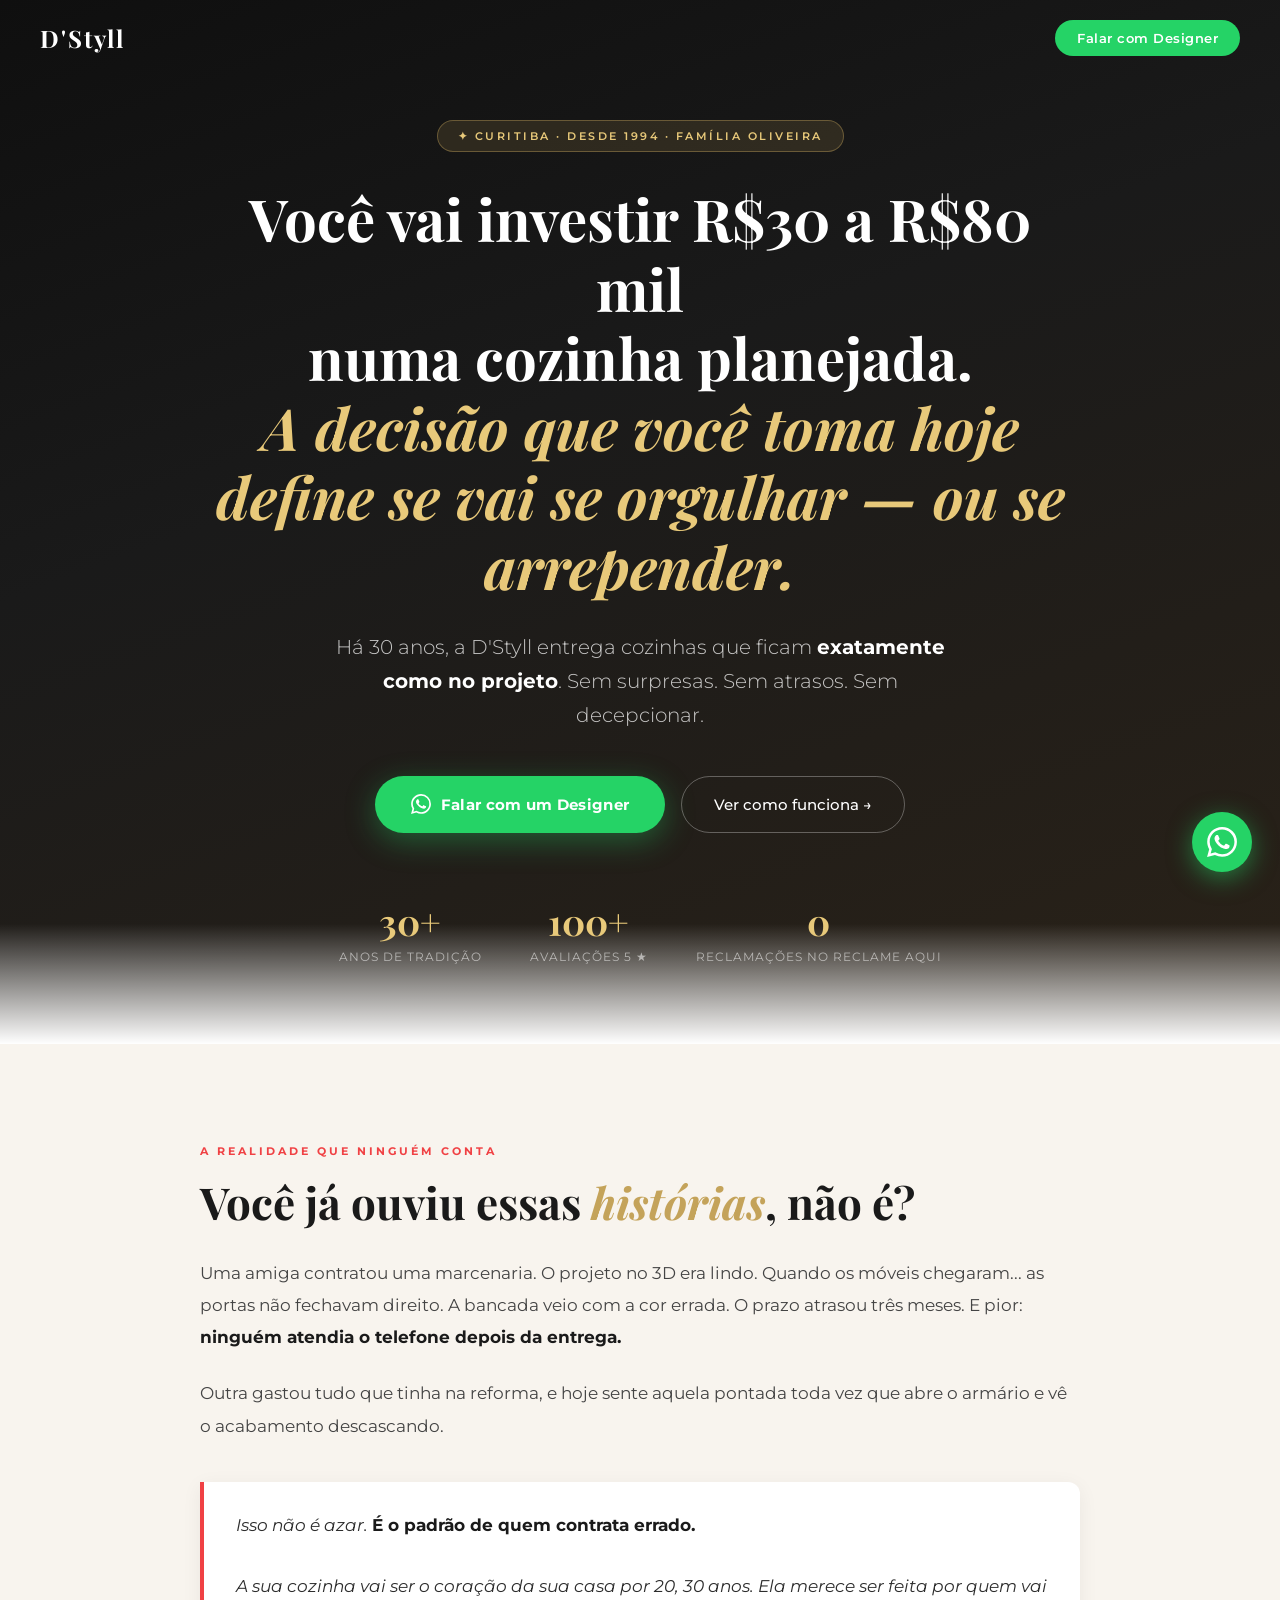
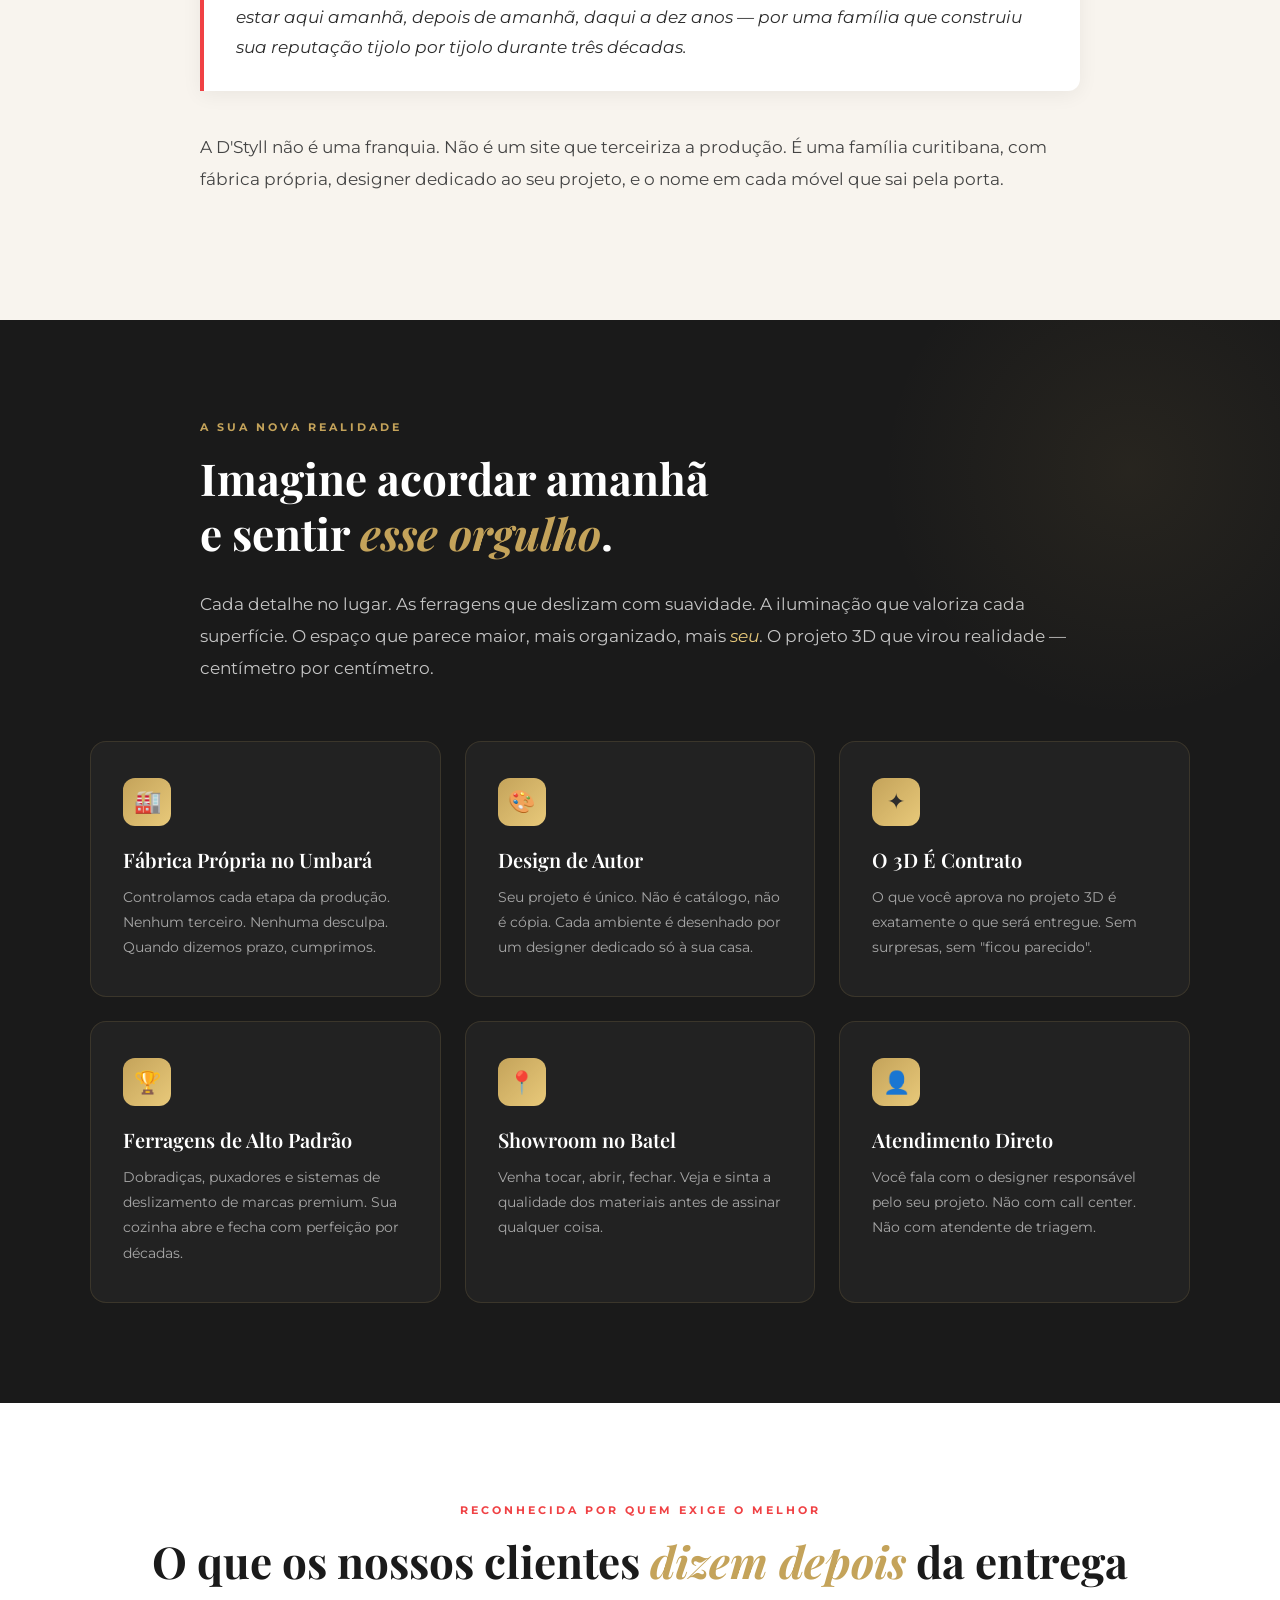
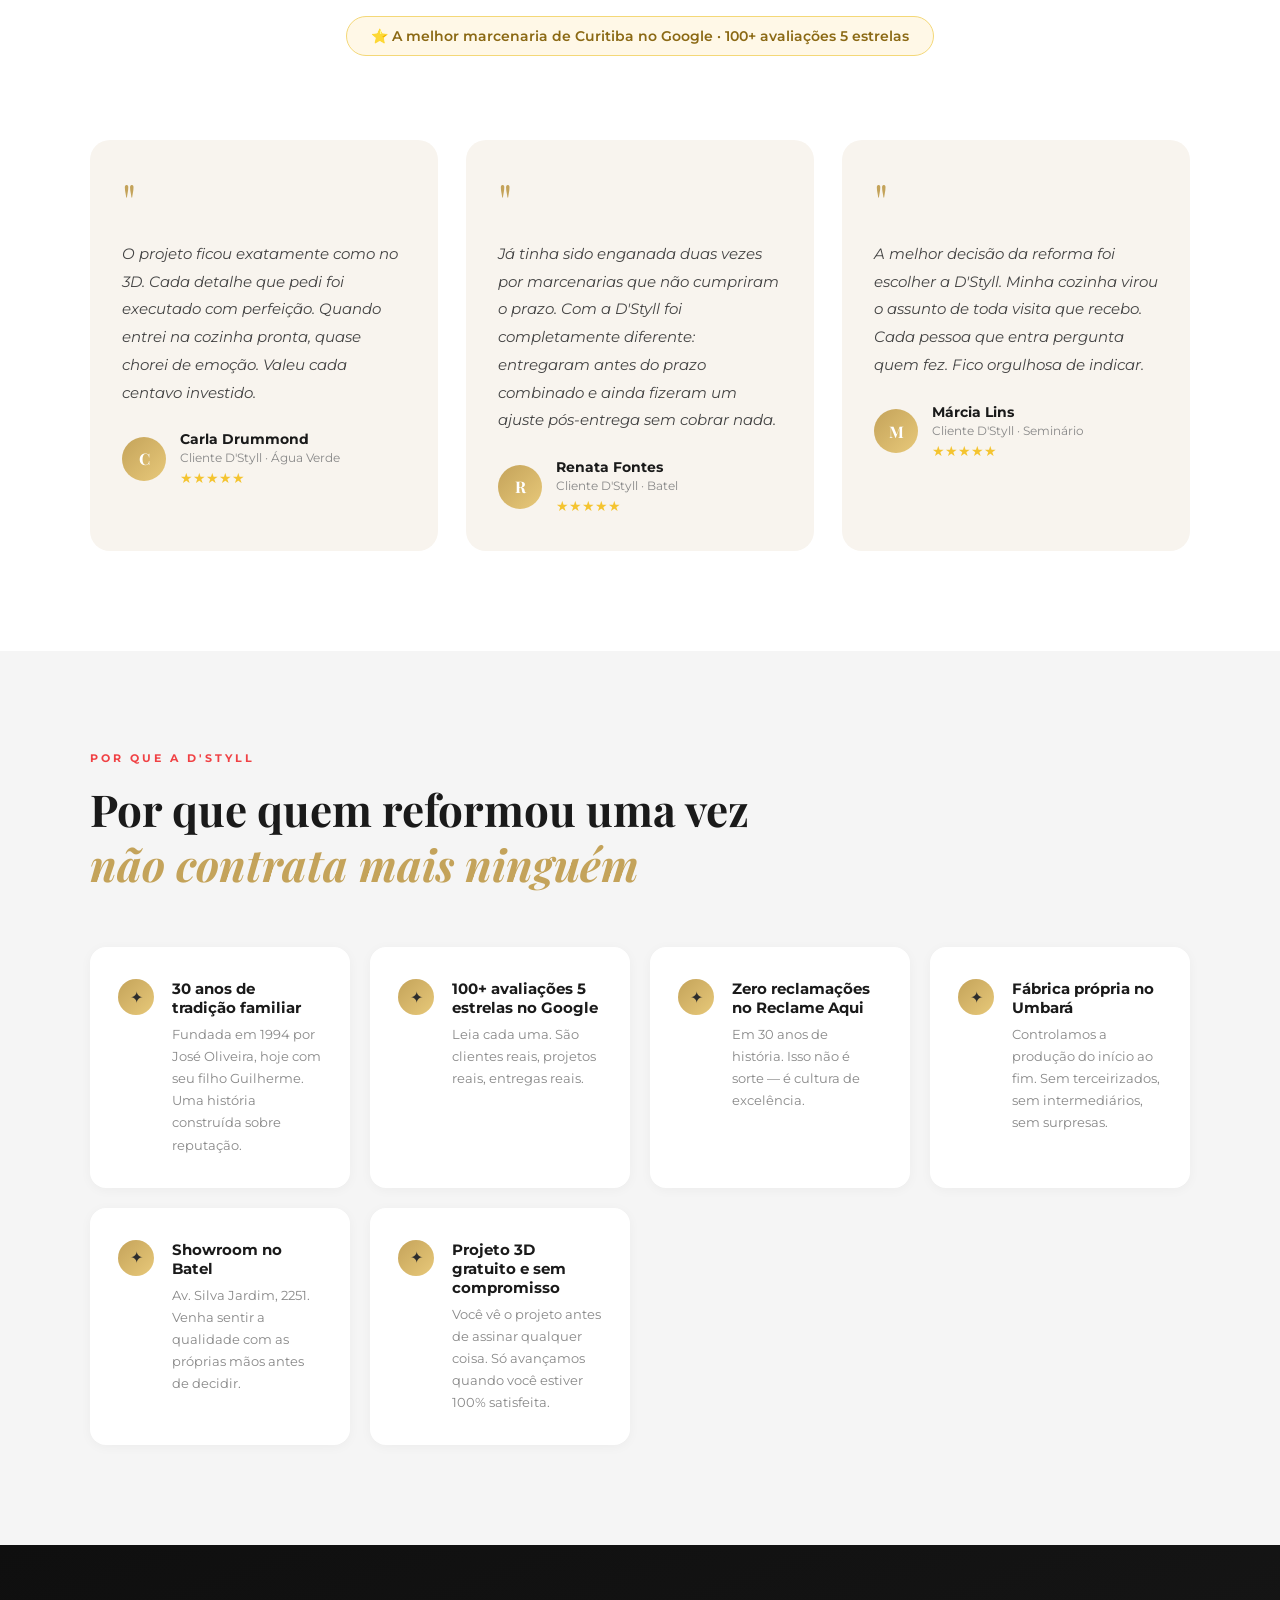
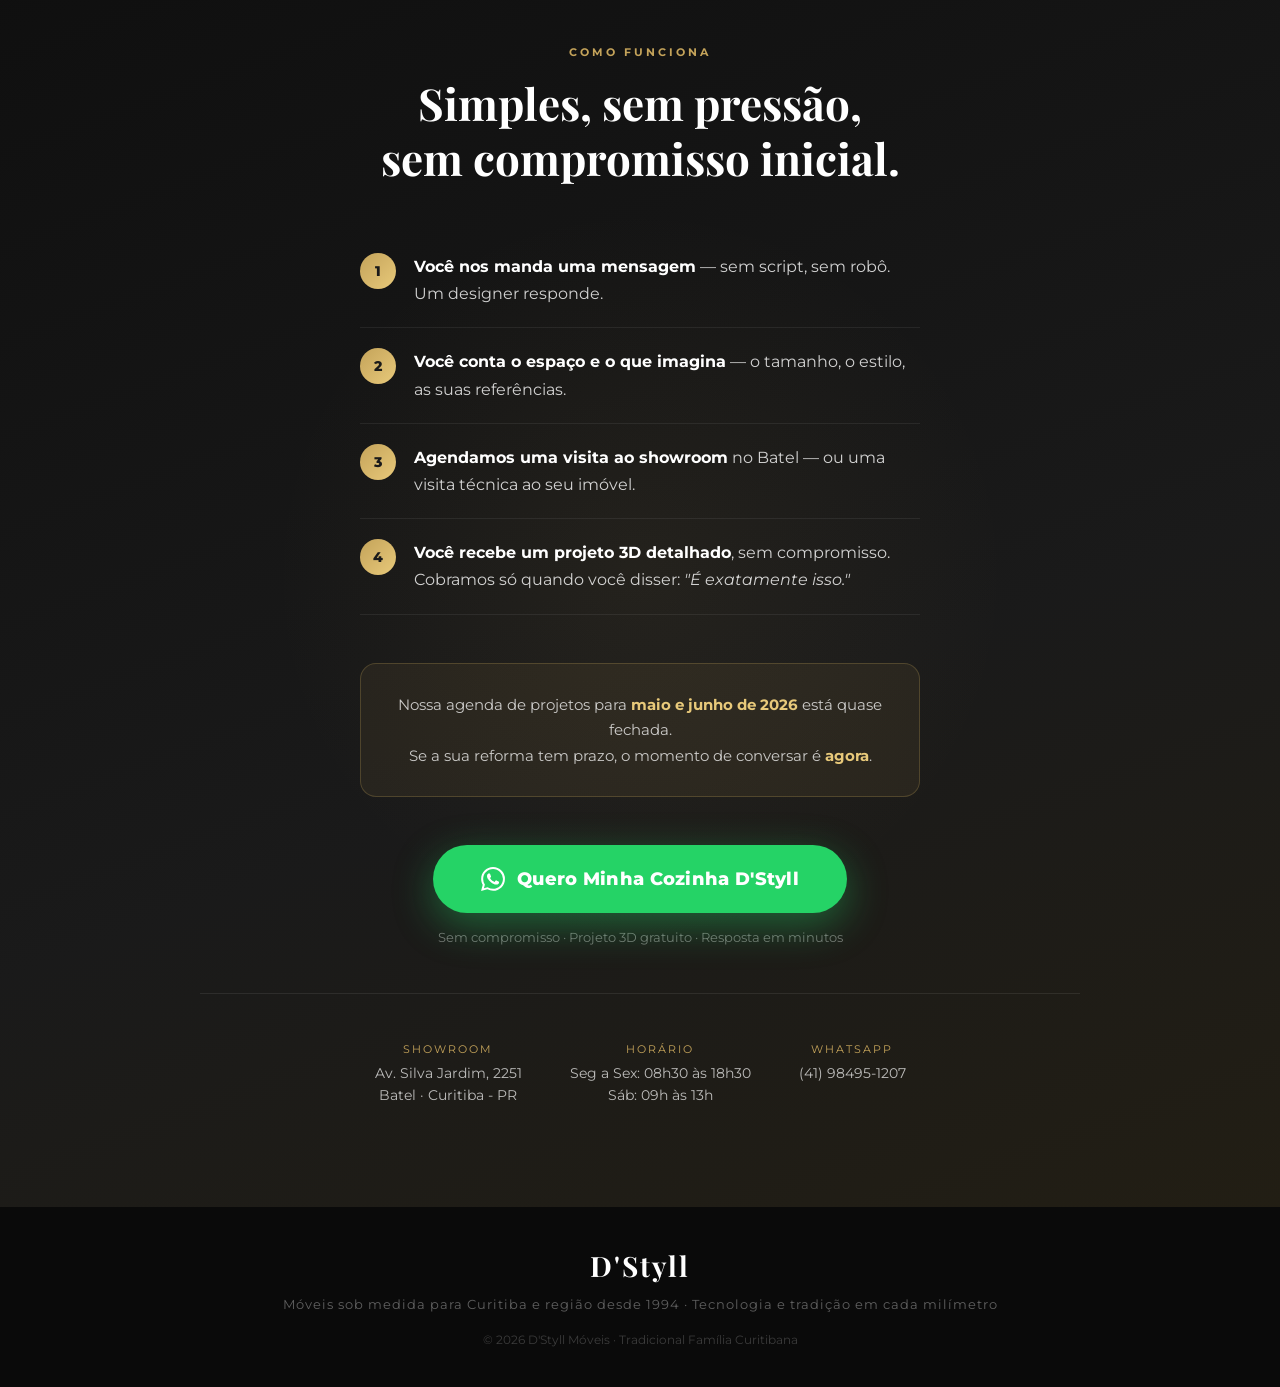
==== index.html @ c6f2b6a9 "feat: landing page D'Styll Interiores" ====
<!DOCTYPE html>
<html lang="pt-BR">
<head>
  <meta charset="UTF-8">
  <meta name="viewport" content="width=device-width, initial-scale=1.0">
  <title>D'Styll Interiores — Cozinhas Planejadas de Alto Padrão em Curitiba</title>
  <meta name="description" content="30 anos transformando cozinhas em Curitiba. Projeto 3D gratuito, fábrica própria, 100+ avaliações 5 estrelas. Fale com um designer agora.">
  <link href="https://fonts.googleapis.com/css2?family=Montserrat:wght@300;400;500;600;700;800;900&family=Playfair+Display:ital,wght@0,400;0,600;0,700;1,400;1,600&display=swap" rel="stylesheet">
  <style>
    *, *::before, *::after { box-sizing: border-box; margin: 0; padding: 0; }

    :root {
      --dark: #1a1a1a;
      --dark2: #111111;
      --charcoal: #2D2D2D;
      --gold: #C4A35A;
      --gold-light: #E8C97A;
      --cream: #F8F4EE;
      --white: #ffffff;
      --green-wp: #25D366;
      --green-wp-dark: #1DA851;
      --red-accent: #f04144;
      --gray: #888888;
      --light-gray: #f5f5f5;
      --border: #e8e0d4;
    }

    html { scroll-behavior: smooth; }

    body {
      font-family: 'Montserrat', sans-serif;
      color: var(--charcoal);
      background: var(--white);
      overflow-x: hidden;
    }

    /* ─── NAVBAR ─── */
    nav {
      position: fixed;
      top: 0; left: 0; right: 0;
      z-index: 100;
      padding: 20px 40px;
      display: flex;
      align-items: center;
      justify-content: space-between;
      transition: all 0.4s ease;
    }
    nav.scrolled {
      background: rgba(255,255,255,0.97);
      backdrop-filter: blur(12px);
      padding: 14px 40px;
      box-shadow: 0 2px 20px rgba(0,0,0,0.08);
    }
    .nav-logo {
      font-family: 'Playfair Display', serif;
      font-size: 24px;
      font-weight: 700;
      color: var(--white);
      letter-spacing: 2px;
      transition: color 0.4s;
    }
    nav.scrolled .nav-logo { color: var(--dark); }
    .nav-cta {
      background: var(--green-wp);
      color: var(--white);
      padding: 10px 22px;
      border-radius: 50px;
      font-size: 13px;
      font-weight: 600;
      text-decoration: none;
      letter-spacing: 0.5px;
      transition: background 0.3s, transform 0.2s;
    }
    .nav-cta:hover { background: var(--green-wp-dark); transform: translateY(-1px); }

    /* ─── HERO ─── */
    .hero {
      min-height: 100vh;
      background: linear-gradient(160deg, #0f0f0f 0%, #1a1a1a 40%, #2a2218 100%);
      display: flex;
      align-items: center;
      justify-content: center;
      text-align: center;
      padding: 120px 24px 80px;
      position: relative;
      overflow: hidden;
    }
    .hero::before {
      content: '';
      position: absolute;
      inset: 0;
      background: url('https://images.unsplash.com/photo-1556909114-f6e7ad7d3136?w=1600&q=80') center/cover no-repeat;
      opacity: 0.12;
    }
    .hero::after {
      content: '';
      position: absolute;
      bottom: 0; left: 0; right: 0;
      height: 120px;
      background: linear-gradient(to bottom, transparent, var(--white));
    }
    .hero-content {
      position: relative;
      z-index: 2;
      max-width: 860px;
    }
    .hero-badge {
      display: inline-block;
      background: rgba(196,163,90,0.15);
      border: 1px solid rgba(196,163,90,0.4);
      color: var(--gold-light);
      font-size: 11px;
      font-weight: 600;
      letter-spacing: 2.5px;
      text-transform: uppercase;
      padding: 8px 20px;
      border-radius: 50px;
      margin-bottom: 32px;
      animation: fadeDown 0.8s ease forwards;
    }
    .hero h1 {
      font-family: 'Playfair Display', serif;
      font-size: clamp(32px, 5vw, 58px);
      font-weight: 700;
      color: var(--white);
      line-height: 1.2;
      margin-bottom: 28px;
      animation: fadeDown 0.8s 0.15s ease both;
    }
    .hero h1 em {
      font-style: italic;
      color: var(--gold-light);
    }
    .hero-sub {
      font-size: clamp(16px, 2vw, 20px);
      color: rgba(255,255,255,0.75);
      font-weight: 300;
      line-height: 1.7;
      max-width: 640px;
      margin: 0 auto 44px;
      animation: fadeDown 0.8s 0.3s ease both;
    }
    .hero-cta-group {
      display: flex;
      gap: 16px;
      justify-content: center;
      flex-wrap: wrap;
      animation: fadeDown 0.8s 0.45s ease both;
    }
    .btn-primary {
      display: inline-flex;
      align-items: center;
      gap: 10px;
      background: var(--green-wp);
      color: var(--white);
      padding: 18px 36px;
      border-radius: 50px;
      font-size: 15px;
      font-weight: 700;
      text-decoration: none;
      letter-spacing: 0.3px;
      transition: all 0.3s;
      box-shadow: 0 8px 30px rgba(37,211,102,0.35);
    }
    .btn-primary:hover {
      background: var(--green-wp-dark);
      transform: translateY(-3px);
      box-shadow: 0 12px 40px rgba(37,211,102,0.45);
    }
    .btn-secondary {
      display: inline-flex;
      align-items: center;
      gap: 8px;
      background: transparent;
      color: var(--white);
      padding: 18px 32px;
      border-radius: 50px;
      font-size: 15px;
      font-weight: 500;
      text-decoration: none;
      border: 1px solid rgba(255,255,255,0.3);
      transition: all 0.3s;
    }
    .btn-secondary:hover {
      background: rgba(255,255,255,0.08);
      border-color: rgba(255,255,255,0.6);
    }
    .hero-stats {
      display: flex;
      justify-content: center;
      gap: 48px;
      margin-top: 64px;
      flex-wrap: wrap;
      animation: fadeDown 0.8s 0.6s ease both;
      position: relative;
      z-index: 2;
    }
    .hero-stat {
      text-align: center;
    }
    .hero-stat-num {
      font-family: 'Playfair Display', serif;
      font-size: 36px;
      font-weight: 700;
      color: var(--gold-light);
    }
    .hero-stat-label {
      font-size: 12px;
      color: rgba(255,255,255,0.55);
      letter-spacing: 1px;
      text-transform: uppercase;
      margin-top: 4px;
    }

    /* ─── DOR ─── */
    .section-dor {
      background: var(--cream);
      padding: 100px 24px;
    }
    .container { max-width: 880px; margin: 0 auto; }
    .container-wide { max-width: 1100px; margin: 0 auto; }
    .section-eyebrow {
      font-size: 11px;
      font-weight: 700;
      letter-spacing: 3px;
      text-transform: uppercase;
      color: var(--red-accent);
      margin-bottom: 16px;
    }
    .section-title {
      font-family: 'Playfair Display', serif;
      font-size: clamp(28px, 4vw, 44px);
      font-weight: 700;
      color: var(--dark);
      line-height: 1.25;
      margin-bottom: 28px;
    }
    .section-title em { font-style: italic; color: var(--gold); }
    .section-body {
      font-size: 17px;
      line-height: 1.9;
      color: #444;
      margin-bottom: 24px;
    }
    .section-body strong { color: var(--dark); font-weight: 700; }
    .callout-box {
      background: var(--white);
      border-left: 4px solid var(--red-accent);
      border-radius: 0 12px 12px 0;
      padding: 28px 32px;
      margin: 40px 0;
      box-shadow: 0 4px 20px rgba(0,0,0,0.06);
    }
    .callout-box p {
      font-size: 17px;
      line-height: 1.8;
      color: var(--charcoal);
      font-style: italic;
    }
    .callout-box strong { color: var(--dark); font-style: normal; }

    /* ─── TRANSFORMAÇÃO ─── */
    .section-transform {
      background: var(--dark);
      padding: 100px 24px;
      position: relative;
      overflow: hidden;
    }
    .section-transform::before {
      content: '';
      position: absolute;
      top: -100px; right: -100px;
      width: 500px; height: 500px;
      background: radial-gradient(circle, rgba(196,163,90,0.08) 0%, transparent 70%);
    }
    .section-transform .section-eyebrow { color: var(--gold); }
    .section-transform .section-title { color: var(--white); }
    .section-transform .section-body { color: rgba(255,255,255,0.75); }
    .transform-grid {
      display: grid;
      grid-template-columns: repeat(auto-fit, minmax(280px, 1fr));
      gap: 24px;
      margin-top: 56px;
    }
    .transform-card {
      background: rgba(255,255,255,0.04);
      border: 1px solid rgba(196,163,90,0.15);
      border-radius: 16px;
      padding: 36px 32px;
      transition: all 0.3s;
      opacity: 0;
      transform: translateY(20px);
    }
    .transform-card.visible {
      animation: fadeUp 0.6s ease forwards;
    }
    .transform-card:hover {
      background: rgba(196,163,90,0.06);
      border-color: rgba(196,163,90,0.35);
      transform: translateY(-4px);
    }
    .card-icon {
      width: 48px; height: 48px;
      background: linear-gradient(135deg, var(--gold), var(--gold-light));
      border-radius: 12px;
      display: flex;
      align-items: center;
      justify-content: center;
      font-size: 22px;
      margin-bottom: 20px;
    }
    .card-title {
      font-family: 'Playfair Display', serif;
      font-size: 20px;
      font-weight: 600;
      color: var(--white);
      margin-bottom: 12px;
    }
    .card-text {
      font-size: 14px;
      line-height: 1.8;
      color: rgba(255,255,255,0.6);
    }

    /* ─── PROVA SOCIAL ─── */
    .section-proof {
      background: var(--white);
      padding: 100px 24px;
    }
    .proof-header {
      text-align: center;
      margin-bottom: 60px;
    }
    .stars-badge {
      display: inline-flex;
      align-items: center;
      gap: 8px;
      background: #FFF8E7;
      border: 1px solid #F4D878;
      border-radius: 50px;
      padding: 10px 24px;
      font-size: 14px;
      font-weight: 600;
      color: #8B6914;
      margin-bottom: 24px;
    }
    .testimonials-grid {
      display: grid;
      grid-template-columns: repeat(auto-fit, minmax(300px, 1fr));
      gap: 28px;
    }
    .testimonial-card {
      background: var(--cream);
      border-radius: 20px;
      padding: 36px 32px;
      position: relative;
      opacity: 0;
      transform: translateY(20px);
    }
    .testimonial-card.visible {
      animation: fadeUp 0.6s ease forwards;
    }
    .testimonial-quote {
      font-family: 'Playfair Display', serif;
      font-size: 48px;
      color: var(--gold);
      line-height: 1;
      margin-bottom: 16px;
    }
    .testimonial-text {
      font-size: 15px;
      line-height: 1.85;
      color: #444;
      margin-bottom: 24px;
      font-style: italic;
    }
    .testimonial-author {
      display: flex;
      align-items: center;
      gap: 14px;
    }
    .author-avatar {
      width: 44px; height: 44px;
      border-radius: 50%;
      background: linear-gradient(135deg, var(--gold), var(--gold-light));
      display: flex;
      align-items: center;
      justify-content: center;
      font-size: 16px;
      font-weight: 700;
      color: var(--white);
      font-family: 'Playfair Display', serif;
    }
    .author-name {
      font-weight: 700;
      font-size: 14px;
      color: var(--dark);
    }
    .author-detail {
      font-size: 12px;
      color: var(--gray);
      margin-top: 2px;
    }
    .stars { color: #F4C430; font-size: 14px; margin-top: 4px; }

    /* ─── DIFERENCIAIS ─── */
    .section-diff {
      background: var(--light-gray);
      padding: 100px 24px;
    }
    .diff-grid {
      display: grid;
      grid-template-columns: repeat(auto-fit, minmax(260px, 1fr));
      gap: 20px;
      margin-top: 56px;
    }
    .diff-item {
      background: var(--white);
      border-radius: 16px;
      padding: 32px 28px;
      display: flex;
      gap: 18px;
      align-items: flex-start;
      box-shadow: 0 2px 12px rgba(0,0,0,0.04);
      transition: all 0.3s;
      opacity: 0;
      transform: translateY(16px);
    }
    .diff-item.visible {
      animation: fadeUp 0.5s ease forwards;
    }
    .diff-item:hover {
      box-shadow: 0 8px 32px rgba(0,0,0,0.1);
      transform: translateY(-3px);
    }
    .diff-check {
      width: 36px; height: 36px;
      background: linear-gradient(135deg, var(--gold), var(--gold-light));
      border-radius: 50%;
      display: flex; align-items: center; justify-content: center;
      font-size: 16px;
      flex-shrink: 0;
    }
    .diff-text-title {
      font-weight: 700;
      font-size: 15px;
      color: var(--dark);
      margin-bottom: 6px;
    }
    .diff-text-desc {
      font-size: 13px;
      line-height: 1.7;
      color: var(--gray);
    }

    /* ─── HISTÓRIA ─── */
    .section-historia {
      background: var(--white);
      padding: 100px 24px;
    }
    .historia-inner {
      display: grid;
      grid-template-columns: 1fr 1fr;
      gap: 80px;
      align-items: center;
    }
    @media (max-width: 768px) {
      .historia-inner { grid-template-columns: 1fr; gap: 48px; }
    }
    .historia-num {
      font-family: 'Playfair Display', serif;
      font-size: 120px;
      font-weight: 700;
      color: var(--cream);
      line-height: 1;
      margin-bottom: -20px;
    }
    .historia-num span { color: var(--gold); }

    /* ─── OFERTA/CTA ─── */
    .section-oferta {
      background: linear-gradient(160deg, #0f0f0f, #1a1a1a 60%, #221e14);
      padding: 100px 24px;
      text-align: center;
      position: relative;
      overflow: hidden;
    }
    .section-oferta::before {
      content: '';
      position: absolute;
      top: 50%; left: 50%;
      transform: translate(-50%, -50%);
      width: 800px; height: 800px;
      background: radial-gradient(circle, rgba(196,163,90,0.07) 0%, transparent 65%);
    }
    .section-oferta .section-eyebrow { color: var(--gold); }
    .section-oferta .section-title { color: var(--white); }
    .steps-list {
      list-style: none;
      max-width: 560px;
      margin: 48px auto;
      text-align: left;
    }
    .steps-list li {
      display: flex;
      align-items: flex-start;
      gap: 18px;
      padding: 20px 0;
      border-bottom: 1px solid rgba(255,255,255,0.07);
      opacity: 0;
      transform: translateX(-20px);
    }
    .steps-list li.visible {
      animation: fadeRight 0.5s ease forwards;
    }
    .step-num {
      width: 36px; height: 36px;
      background: linear-gradient(135deg, var(--gold), var(--gold-light));
      border-radius: 50%;
      display: flex; align-items: center; justify-content: center;
      font-weight: 800;
      font-size: 14px;
      color: var(--dark);
      flex-shrink: 0;
    }
    .step-text { font-size: 16px; line-height: 1.7; color: rgba(255,255,255,0.8); }
    .step-text strong { color: var(--white); }
    .urgencia-box {
      background: rgba(196,163,90,0.08);
      border: 1px solid rgba(196,163,90,0.25);
      border-radius: 16px;
      padding: 28px 36px;
      max-width: 560px;
      margin: 0 auto 48px;
    }
    .urgencia-box p {
      color: rgba(255,255,255,0.75);
      font-size: 15px;
      line-height: 1.7;
    }
    .urgencia-box strong { color: var(--gold-light); }
    .cta-final-group {
      display: flex;
      flex-direction: column;
      align-items: center;
      gap: 16px;
    }
    .btn-cta-final {
      display: inline-flex;
      align-items: center;
      gap: 12px;
      background: var(--green-wp);
      color: var(--white);
      padding: 22px 48px;
      border-radius: 50px;
      font-size: 18px;
      font-weight: 800;
      text-decoration: none;
      letter-spacing: 0.3px;
      transition: all 0.3s;
      box-shadow: 0 12px 40px rgba(37,211,102,0.4);
      position: relative;
      overflow: hidden;
    }
    .btn-cta-final::before {
      content: '';
      position: absolute;
      top: -50%; left: -60%;
      width: 40%; height: 200%;
      background: rgba(255,255,255,0.15);
      transform: skewX(-20deg);
      animation: shine 3s infinite;
    }
    .btn-cta-final:hover {
      background: var(--green-wp-dark);
      transform: translateY(-4px);
      box-shadow: 0 20px 50px rgba(37,211,102,0.5);
    }
    .cta-disclaimer {
      font-size: 13px;
      color: rgba(255,255,255,0.4);
    }
    .showroom-info {
      margin-top: 48px;
      padding-top: 48px;
      border-top: 1px solid rgba(255,255,255,0.08);
      display: flex;
      justify-content: center;
      gap: 48px;
      flex-wrap: wrap;
    }
    .showroom-item {
      text-align: center;
    }
    .showroom-item-label {
      font-size: 11px;
      letter-spacing: 2px;
      text-transform: uppercase;
      color: var(--gold);
      margin-bottom: 6px;
    }
    .showroom-item-value {
      font-size: 14px;
      color: rgba(255,255,255,0.7);
      line-height: 1.6;
    }

    /* ─── FOOTER ─── */
    footer {
      background: #0a0a0a;
      padding: 40px 24px;
      text-align: center;
    }
    .footer-logo {
      font-family: 'Playfair Display', serif;
      font-size: 28px;
      font-weight: 700;
      color: var(--white);
      letter-spacing: 2px;
      margin-bottom: 12px;
    }
    .footer-tagline {
      font-size: 13px;
      color: rgba(255,255,255,0.35);
      letter-spacing: 1px;
    }

    /* ─── WHATSAPP FLOAT ─── */
    .wp-float {
      position: fixed;
      bottom: 28px; right: 28px;
      z-index: 999;
      width: 60px; height: 60px;
      background: var(--green-wp);
      border-radius: 50%;
      display: flex; align-items: center; justify-content: center;
      box-shadow: 0 6px 24px rgba(37,211,102,0.5);
      text-decoration: none;
      animation: pulse-wp 2.5s infinite;
      transition: transform 0.3s;
    }
    .wp-float:hover { transform: scale(1.1); }
    .wp-float svg { width: 30px; height: 30px; fill: white; }

    /* ─── ANIMATIONS ─── */
    @keyframes fadeDown {
      from { opacity: 0; transform: translateY(-24px); }
      to { opacity: 1; transform: translateY(0); }
    }
    @keyframes fadeUp {
      from { opacity: 0; transform: translateY(20px); }
      to { opacity: 1; transform: translateY(0); }
    }
    @keyframes fadeRight {
      from { opacity: 0; transform: translateX(-20px); }
      to { opacity: 1; transform: translateX(0); }
    }
    @keyframes shine {
      0% { left: -60%; }
      100% { left: 140%; }
    }
    @keyframes pulse-wp {
      0%, 100% { box-shadow: 0 6px 24px rgba(37,211,102,0.5); }
      50% { box-shadow: 0 6px 40px rgba(37,211,102,0.8), 0 0 0 12px rgba(37,211,102,0.1); }
    }

    /* ─── COUNTERS ─── */
    .counter { display: inline-block; }

    /* ─── RESPONSIVE ─── */
    @media (max-width: 600px) {
      nav { padding: 16px 20px; }
      nav.scrolled { padding: 12px 20px; }
      .hero-stats { gap: 28px; }
      .hero-stat-num { font-size: 28px; }
      .btn-primary, .btn-secondary { padding: 15px 24px; font-size: 14px; }
      .btn-cta-final { padding: 18px 32px; font-size: 16px; }
      .callout-box { padding: 20px 20px; }
    }
  </style>
</head>
<body>

  <!-- NAVBAR -->
  <nav id="navbar">
    <div class="nav-logo">D'Styll</div>
    <a href="https://wa.me/5541984951207?text=Olá! Vi a LP e quero falar com um designer sobre minha cozinha planejada." class="nav-cta" target="_blank">
      Falar com Designer
    </a>
  </nav>

  <!-- HERO -->
  <section class="hero">
    <div class="hero-content">
      <div class="hero-badge">✦ Curitiba · Desde 1994 · Família Oliveira</div>
      <h1>
        Você vai investir R$30 a R$80 mil<br>
        numa cozinha planejada.<br>
        <em>A decisão que você toma hoje<br>define se vai se orgulhar — ou se arrepender.</em>
      </h1>
      <p class="hero-sub">
        Há 30 anos, a D'Styll entrega cozinhas que ficam <strong style="color:white">exatamente como no projeto</strong>. Sem surpresas. Sem atrasos. Sem decepcionar.
      </p>
      <div class="hero-cta-group">
        <a href="https://wa.me/5541984951207?text=Olá! Quero falar com um designer sobre minha cozinha planejada." class="btn-primary" target="_blank">
          <svg width="20" height="20" viewBox="0 0 24 24" fill="white"><path d="M17.472 14.382c-.297-.149-1.758-.867-2.03-.967-.273-.099-.471-.148-.67.15-.197.297-.767.966-.94 1.164-.173.199-.347.223-.644.075-.297-.15-1.255-.463-2.39-1.475-.883-.788-1.48-1.761-1.653-2.059-.173-.297-.018-.458.13-.606.134-.133.298-.347.446-.52.149-.174.198-.298.298-.497.099-.198.05-.371-.025-.52-.075-.149-.669-1.612-.916-2.207-.242-.579-.487-.5-.669-.51-.173-.008-.371-.01-.57-.01-.198 0-.52.074-.792.372-.272.297-1.04 1.016-1.04 2.479 0 1.462 1.065 2.875 1.213 3.074.149.198 2.096 3.2 5.077 4.487.709.306 1.262.489 1.694.625.712.227 1.36.195 1.871.118.571-.085 1.758-.719 2.006-1.413.248-.694.248-1.289.173-1.413-.074-.124-.272-.198-.57-.347m-5.421 7.403h-.004a9.87 9.87 0 01-5.031-1.378l-.361-.214-3.741.982.998-3.648-.235-.374a9.86 9.86 0 01-1.51-5.26c.001-5.45 4.436-9.884 9.888-9.884 2.64 0 5.122 1.03 6.988 2.898a9.825 9.825 0 012.893 6.994c-.003 5.45-4.437 9.884-9.885 9.884m8.413-18.297A11.815 11.815 0 0012.05 0C5.495 0 .16 5.335.157 11.892c0 2.096.547 4.142 1.588 5.945L.057 24l6.305-1.654a11.882 11.882 0 005.683 1.448h.005c6.554 0 11.89-5.335 11.893-11.893a11.821 11.821 0 00-3.48-8.413z"/></svg>
          Falar com um Designer
        </a>
        <a href="#oferta" class="btn-secondary">Ver como funciona →</a>
      </div>
      <div class="hero-stats">
        <div class="hero-stat">
          <div class="hero-stat-num"><span class="counter" data-target="30">0</span>+</div>
          <div class="hero-stat-label">Anos de Tradição</div>
        </div>
        <div class="hero-stat">
          <div class="hero-stat-num"><span class="counter" data-target="100">0</span>+</div>
          <div class="hero-stat-label">Avaliações 5 ★</div>
        </div>
        <div class="hero-stat">
          <div class="hero-stat-num"><span class="counter" data-target="0">0</span></div>
          <div class="hero-stat-label">Reclamações no Reclame Aqui</div>
        </div>
      </div>
    </div>
  </section>

  <!-- DOR -->
  <section class="section-dor">
    <div class="container">
      <p class="section-eyebrow">A realidade que ninguém conta</p>
      <h2 class="section-title">
        Você já ouviu essas <em>histórias</em>, não é?
      </h2>
      <p class="section-body">
        Uma amiga contratou uma marcenaria. O projeto no 3D era lindo. Quando os móveis chegaram... as portas não fechavam direito. A bancada veio com a cor errada. O prazo atrasou três meses. E pior: <strong>ninguém atendia o telefone depois da entrega.</strong>
      </p>
      <p class="section-body">
        Outra gastou tudo que tinha na reforma, e hoje sente aquela pontada toda vez que abre o armário e vê o acabamento descascando.
      </p>
      <div class="callout-box">
        <p>Isso não é azar. <strong>É o padrão de quem contrata errado.</strong><br><br>
        A sua cozinha vai ser o coração da sua casa por 20, 30 anos. Ela merece ser feita por quem vai estar aqui amanhã, depois de amanhã, daqui a dez anos — por uma família que construiu sua reputação tijolo por tijolo durante três décadas.</p>
      </div>
      <p class="section-body">
        A D'Styll não é uma franquia. Não é um site que terceiriza a produção. É uma família curitibana, com fábrica própria, designer dedicado ao seu projeto, e o nome em cada móvel que sai pela porta.
      </p>
    </div>
  </section>

  <!-- TRANSFORMAÇÃO -->
  <section class="section-transform">
    <div class="container">
      <p class="section-eyebrow">A sua nova realidade</p>
      <h2 class="section-title">
        Imagine acordar amanhã<br>e sentir <em>esse orgulho</em>.
      </h2>
      <p class="section-body">
        Cada detalhe no lugar. As ferragens que deslizam com suavidade. A iluminação que valoriza cada superfície. O espaço que parece maior, mais organizado, mais <em style="color:var(--gold-light)">seu</em>. O projeto 3D que virou realidade — centímetro por centímetro.
      </p>
    </div>
    <div class="container-wide">
      <div class="transform-grid">
        <div class="transform-card">
          <div class="card-icon">🏭</div>
          <div class="card-title">Fábrica Própria no Umbará</div>
          <div class="card-text">Controlamos cada etapa da produção. Nenhum terceiro. Nenhuma desculpa. Quando dizemos prazo, cumprimos.</div>
        </div>
        <div class="transform-card">
          <div class="card-icon">🎨</div>
          <div class="card-title">Design de Autor</div>
          <div class="card-text">Seu projeto é único. Não é catálogo, não é cópia. Cada ambiente é desenhado por um designer dedicado só à sua casa.</div>
        </div>
        <div class="transform-card">
          <div class="card-icon">✦</div>
          <div class="card-title">O 3D É Contrato</div>
          <div class="card-text">O que você aprova no projeto 3D é exatamente o que será entregue. Sem surpresas, sem "ficou parecido".</div>
        </div>
        <div class="transform-card">
          <div class="card-icon">🏆</div>
          <div class="card-title">Ferragens de Alto Padrão</div>
          <div class="card-text">Dobradiças, puxadores e sistemas de deslizamento de marcas premium. Sua cozinha abre e fecha com perfeição por décadas.</div>
        </div>
        <div class="transform-card">
          <div class="card-icon">📍</div>
          <div class="card-title">Showroom no Batel</div>
          <div class="card-text">Venha tocar, abrir, fechar. Veja e sinta a qualidade dos materiais antes de assinar qualquer coisa.</div>
        </div>
        <div class="transform-card">
          <div class="card-icon">👤</div>
          <div class="card-title">Atendimento Direto</div>
          <div class="card-text">Você fala com o designer responsável pelo seu projeto. Não com call center. Não com atendente de triagem.</div>
        </div>
      </div>
    </div>
  </section>

  <!-- PROVA SOCIAL -->
  <section class="section-proof">
    <div class="container-wide">
      <div class="proof-header">
        <p class="section-eyebrow">Reconhecida por quem exige o melhor</p>
        <h2 class="section-title">O que os nossos clientes <em>dizem depois</em> da entrega</h2>
        <div class="stars-badge">
          ⭐ A melhor marcenaria de Curitiba no Google · 100+ avaliações 5 estrelas
        </div>
      </div>
      <div class="testimonials-grid">
        <div class="testimonial-card">
          <div class="testimonial-quote">"</div>
          <p class="testimonial-text">O projeto ficou exatamente como no 3D. Cada detalhe que pedi foi executado com perfeição. Quando entrei na cozinha pronta, quase chorei de emoção. Valeu cada centavo investido.</p>
          <div class="testimonial-author">
            <div class="author-avatar">C</div>
            <div>
              <div class="author-name">Carla Drummond</div>
              <div class="author-detail">Cliente D'Styll · Água Verde</div>
              <div class="stars">★★★★★</div>
            </div>
          </div>
        </div>
        <div class="testimonial-card">
          <div class="testimonial-quote">"</div>
          <p class="testimonial-text">Já tinha sido enganada duas vezes por marcenarias que não cumpriram o prazo. Com a D'Styll foi completamente diferente: entregaram antes do prazo combinado e ainda fizeram um ajuste pós-entrega sem cobrar nada.</p>
          <div class="testimonial-author">
            <div class="author-avatar">R</div>
            <div>
              <div class="author-name">Renata Fontes</div>
              <div class="author-detail">Cliente D'Styll · Batel</div>
              <div class="stars">★★★★★</div>
            </div>
          </div>
        </div>
        <div class="testimonial-card">
          <div class="testimonial-quote">"</div>
          <p class="testimonial-text">A melhor decisão da reforma foi escolher a D'Styll. Minha cozinha virou o assunto de toda visita que recebo. Cada pessoa que entra pergunta quem fez. Fico orgulhosa de indicar.</p>
          <div class="testimonial-author">
            <div class="author-avatar">M</div>
            <div>
              <div class="author-name">Márcia Lins</div>
              <div class="author-detail">Cliente D'Styll · Seminário</div>
              <div class="stars">★★★★★</div>
            </div>
          </div>
        </div>
      </div>
    </div>
  </section>

  <!-- DIFERENCIAIS -->
  <section class="section-diff">
    <div class="container-wide">
      <p class="section-eyebrow">Por que a D'Styll</p>
      <h2 class="section-title">Por que quem reformou uma vez<br><em>não contrata mais ninguém</em></h2>
      <div class="diff-grid">
        <div class="diff-item">
          <div class="diff-check">✦</div>
          <div>
            <div class="diff-text-title">30 anos de tradição familiar</div>
            <div class="diff-text-desc">Fundada em 1994 por José Oliveira, hoje com seu filho Guilherme. Uma história construída sobre reputação.</div>
          </div>
        </div>
        <div class="diff-item">
          <div class="diff-check">✦</div>
          <div>
            <div class="diff-text-title">100+ avaliações 5 estrelas no Google</div>
            <div class="diff-text-desc">Leia cada uma. São clientes reais, projetos reais, entregas reais.</div>
          </div>
        </div>
        <div class="diff-item">
          <div class="diff-check">✦</div>
          <div>
            <div class="diff-text-title">Zero reclamações no Reclame Aqui</div>
            <div class="diff-text-desc">Em 30 anos de história. Isso não é sorte — é cultura de excelência.</div>
          </div>
        </div>
        <div class="diff-item">
          <div class="diff-check">✦</div>
          <div>
            <div class="diff-text-title">Fábrica própria no Umbará</div>
            <div class="diff-text-desc">Controlamos a produção do início ao fim. Sem terceirizados, sem intermediários, sem surpresas.</div>
          </div>
        </div>
        <div class="diff-item">
          <div class="diff-check">✦</div>
          <div>
            <div class="diff-text-title">Showroom no Batel</div>
            <div class="diff-text-desc">Av. Silva Jardim, 2251. Venha sentir a qualidade com as próprias mãos antes de decidir.</div>
          </div>
        </div>
        <div class="diff-item">
          <div class="diff-check">✦</div>
          <div>
            <div class="diff-text-title">Projeto 3D gratuito e sem compromisso</div>
            <div class="diff-text-desc">Você vê o projeto antes de assinar qualquer coisa. Só avançamos quando você estiver 100% satisfeita.</div>
          </div>
        </div>
      </div>
    </div>
  </section>

  <!-- OFERTA/CTA -->
  <section class="section-oferta" id="oferta">
    <div class="container" style="position:relative;z-index:2;">
      <p class="section-eyebrow">Como funciona</p>
      <h2 class="section-title">Simples, sem pressão,<br>sem compromisso inicial.</h2>
      <ul class="steps-list">
        <li>
          <div class="step-num">1</div>
          <div class="step-text"><strong>Você nos manda uma mensagem</strong> — sem script, sem robô. Um designer responde.</div>
        </li>
        <li>
          <div class="step-num">2</div>
          <div class="step-text"><strong>Você conta o espaço e o que imagina</strong> — o tamanho, o estilo, as suas referências.</div>
        </li>
        <li>
          <div class="step-num">3</div>
          <div class="step-text"><strong>Agendamos uma visita ao showroom</strong> no Batel — ou uma visita técnica ao seu imóvel.</div>
        </li>
        <li>
          <div class="step-num">4</div>
          <div class="step-text"><strong>Você recebe um projeto 3D detalhado</strong>, sem compromisso. Cobramos só quando você disser: <em>"É exatamente isso."</em></div>
        </li>
      </ul>
      <div class="urgencia-box">
        <p>Nossa agenda de projetos para <strong>maio e junho de 2026</strong> está quase fechada.<br>Se a sua reforma tem prazo, o momento de conversar é <strong>agora</strong>.</p>
      </div>
      <div class="cta-final-group">
        <a href="https://wa.me/5541984951207?text=Olá! Quero falar com um designer sobre minha cozinha planejada." class="btn-cta-final" target="_blank">
          <svg width="24" height="24" viewBox="0 0 24 24" fill="white"><path d="M17.472 14.382c-.297-.149-1.758-.867-2.03-.967-.273-.099-.471-.148-.67.15-.197.297-.767.966-.94 1.164-.173.199-.347.223-.644.075-.297-.15-1.255-.463-2.39-1.475-.883-.788-1.48-1.761-1.653-2.059-.173-.297-.018-.458.13-.606.134-.133.298-.347.446-.52.149-.174.198-.298.298-.497.099-.198.05-.371-.025-.52-.075-.149-.669-1.612-.916-2.207-.242-.579-.487-.5-.669-.51-.173-.008-.371-.01-.57-.01-.198 0-.52.074-.792.372-.272.297-1.04 1.016-1.04 2.479 0 1.462 1.065 2.875 1.213 3.074.149.198 2.096 3.2 5.077 4.487.709.306 1.262.489 1.694.625.712.227 1.36.195 1.871.118.571-.085 1.758-.719 2.006-1.413.248-.694.248-1.289.173-1.413-.074-.124-.272-.198-.57-.347m-5.421 7.403h-.004a9.87 9.87 0 01-5.031-1.378l-.361-.214-3.741.982.998-3.648-.235-.374a9.86 9.86 0 01-1.51-5.26c.001-5.45 4.436-9.884 9.888-9.884 2.64 0 5.122 1.03 6.988 2.898a9.825 9.825 0 012.893 6.994c-.003 5.45-4.437 9.884-9.885 9.884m8.413-18.297A11.815 11.815 0 0012.05 0C5.495 0 .16 5.335.157 11.892c0 2.096.547 4.142 1.588 5.945L.057 24l6.305-1.654a11.882 11.882 0 005.683 1.448h.005c6.554 0 11.89-5.335 11.893-11.893a11.821 11.821 0 00-3.48-8.413z"/></svg>
          Quero Minha Cozinha D'Styll
        </a>
        <p class="cta-disclaimer">Sem compromisso · Projeto 3D gratuito · Resposta em minutos</p>
      </div>
      <div class="showroom-info">
        <div class="showroom-item">
          <div class="showroom-item-label">Showroom</div>
          <div class="showroom-item-value">Av. Silva Jardim, 2251<br>Batel · Curitiba - PR</div>
        </div>
        <div class="showroom-item">
          <div class="showroom-item-label">Horário</div>
          <div class="showroom-item-value">Seg a Sex: 08h30 às 18h30<br>Sáb: 09h às 13h</div>
        </div>
        <div class="showroom-item">
          <div class="showroom-item-label">WhatsApp</div>
          <div class="showroom-item-value">(41) 98495-1207</div>
        </div>
      </div>
    </div>
  </section>

  <!-- FOOTER -->
  <footer>
    <div class="footer-logo">D'Styll</div>
    <p class="footer-tagline">Móveis sob medida para Curitiba e região desde 1994 · Tecnologia e tradição em cada milímetro</p>
    <p style="font-size:12px;color:rgba(255,255,255,0.2);margin-top:20px;">© 2026 D'Styll Móveis · Tradicional Família Curitibana</p>
  </footer>

  <!-- WHATSAPP FLOAT -->
  <a href="https://wa.me/5541984951207?text=Olá! Quero falar com um designer sobre minha cozinha planejada." class="wp-float" target="_blank" aria-label="Falar no WhatsApp">
    <svg viewBox="0 0 24 24"><path d="M17.472 14.382c-.297-.149-1.758-.867-2.03-.967-.273-.099-.471-.148-.67.15-.197.297-.767.966-.94 1.164-.173.199-.347.223-.644.075-.297-.15-1.255-.463-2.39-1.475-.883-.788-1.48-1.761-1.653-2.059-.173-.297-.018-.458.13-.606.134-.133.298-.347.446-.52.149-.174.198-.298.298-.497.099-.198.05-.371-.025-.52-.075-.149-.669-1.612-.916-2.207-.242-.579-.487-.5-.669-.51-.173-.008-.371-.01-.57-.01-.198 0-.52.074-.792.372-.272.297-1.04 1.016-1.04 2.479 0 1.462 1.065 2.875 1.213 3.074.149.198 2.096 3.2 5.077 4.487.709.306 1.262.489 1.694.625.712.227 1.36.195 1.871.118.571-.085 1.758-.719 2.006-1.413.248-.694.248-1.289.173-1.413-.074-.124-.272-.198-.57-.347m-5.421 7.403h-.004a9.87 9.87 0 01-5.031-1.378l-.361-.214-3.741.982.998-3.648-.235-.374a9.86 9.86 0 01-1.51-5.26c.001-5.45 4.436-9.884 9.888-9.884 2.64 0 5.122 1.03 6.988 2.898a9.825 9.825 0 012.893 6.994c-.003 5.45-4.437 9.884-9.885 9.884m8.413-18.297A11.815 11.815 0 0012.05 0C5.495 0 .16 5.335.157 11.892c0 2.096.547 4.142 1.588 5.945L.057 24l6.305-1.654a11.882 11.882 0 005.683 1.448h.005c6.554 0 11.89-5.335 11.893-11.893a11.821 11.821 0 00-3.48-8.413z"/></svg>
  </a>

  <script>
    // Navbar scroll
    const navbar = document.getElementById('navbar');
    window.addEventListener('scroll', () => {
      navbar.classList.toggle('scrolled', window.scrollY > 40);
    });

    // Intersection Observer para animações
    const observer = new IntersectionObserver((entries) => {
      entries.forEach((entry, i) => {
        if (entry.isIntersecting) {
          setTimeout(() => entry.target.classList.add('visible'), i * 80);
          observer.unobserve(entry.target);
        }
      });
    }, { threshold: 0.15 });

    document.querySelectorAll('.transform-card, .testimonial-card, .diff-item, .steps-list li').forEach(el => observer.observe(el));

    // Contadores animados
    function animateCounter(el) {
      const target = parseInt(el.dataset.target);
      const duration = 1800;
      const start = performance.now();
      function update(now) {
        const elapsed = now - start;
        const progress = Math.min(elapsed / duration, 1);
        const eased = 1 - Math.pow(1 - progress, 3);
        el.textContent = Math.floor(eased * target);
        if (progress < 1) requestAnimationFrame(update);
        else el.textContent = target;
      }
      requestAnimationFrame(update);
    }

    const counterObserver = new IntersectionObserver((entries) => {
      entries.forEach(entry => {
        if (entry.isIntersecting) {
          animateCounter(entry.target);
          counterObserver.unobserve(entry.target);
        }
      });
    }, { threshold: 0.5 });

    document.querySelectorAll('.counter').forEach(el => counterObserver.observe(el));
  </script>
</body>
</html>
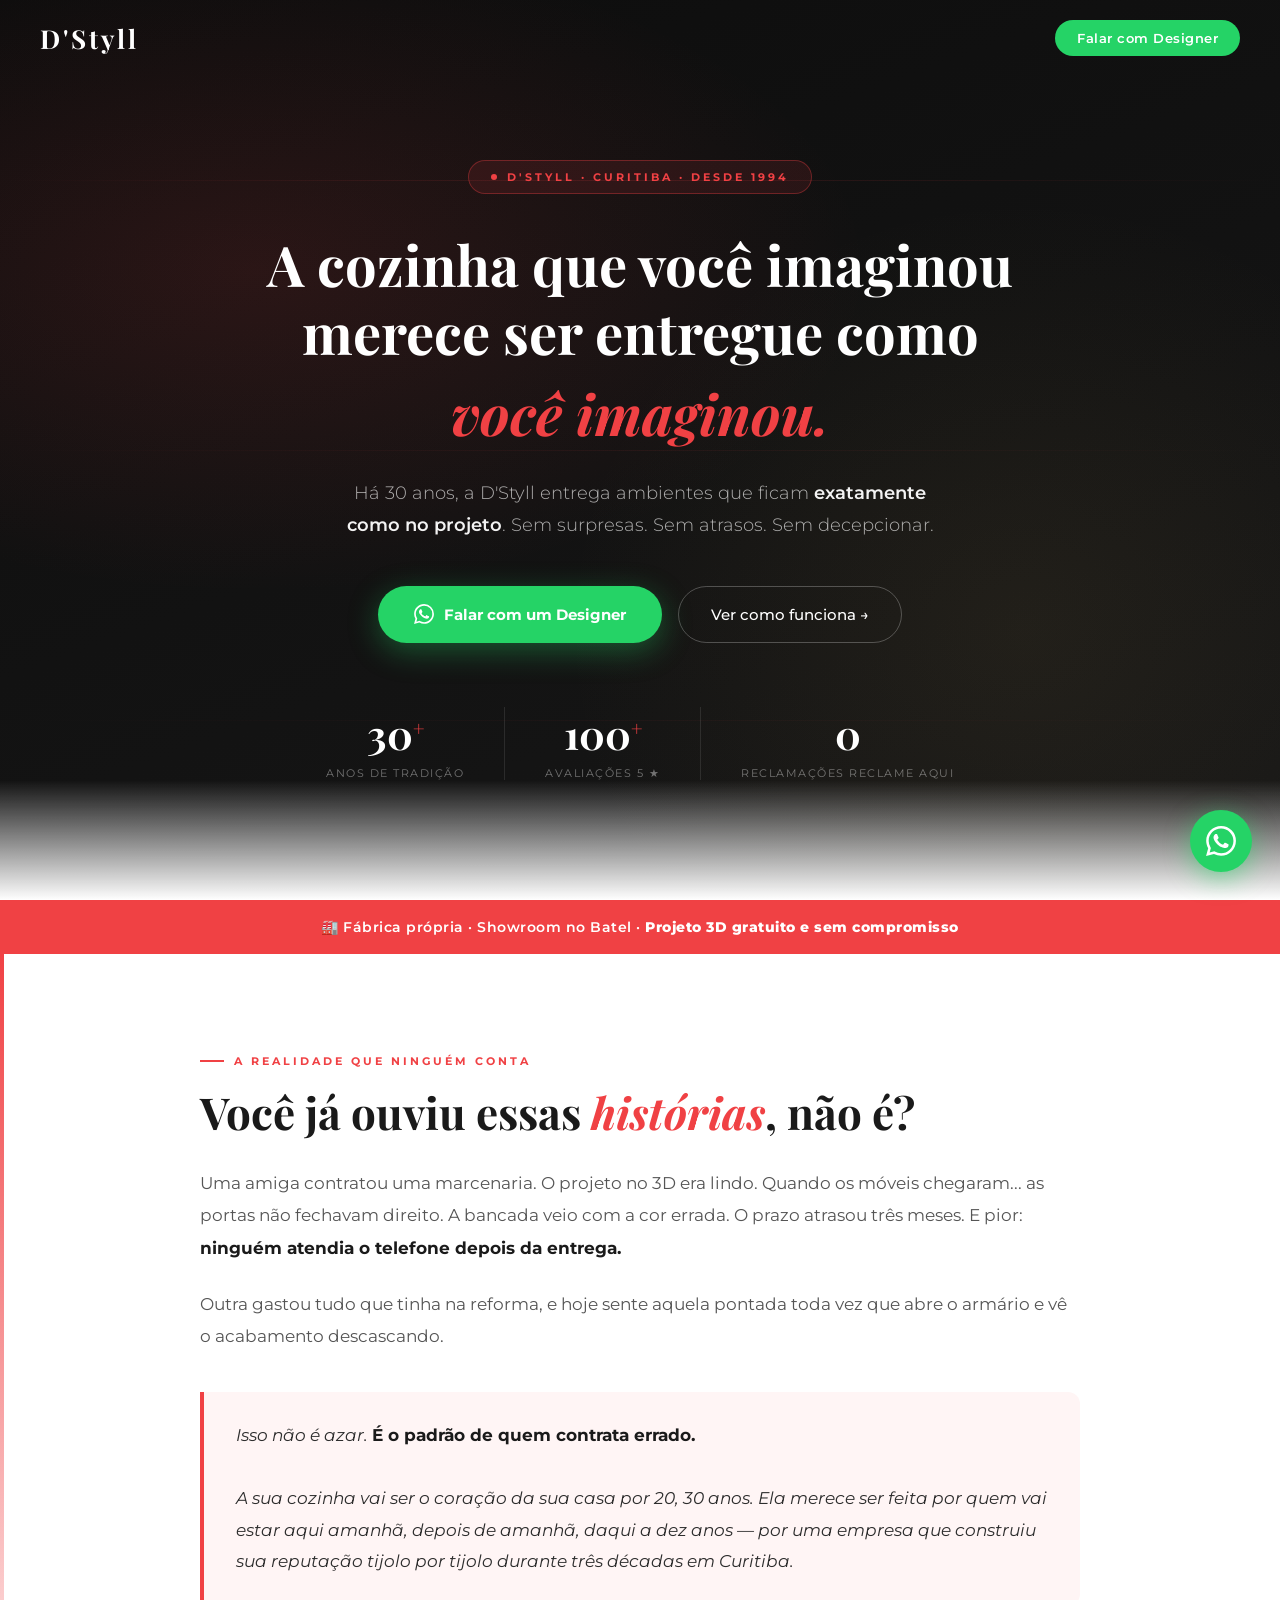
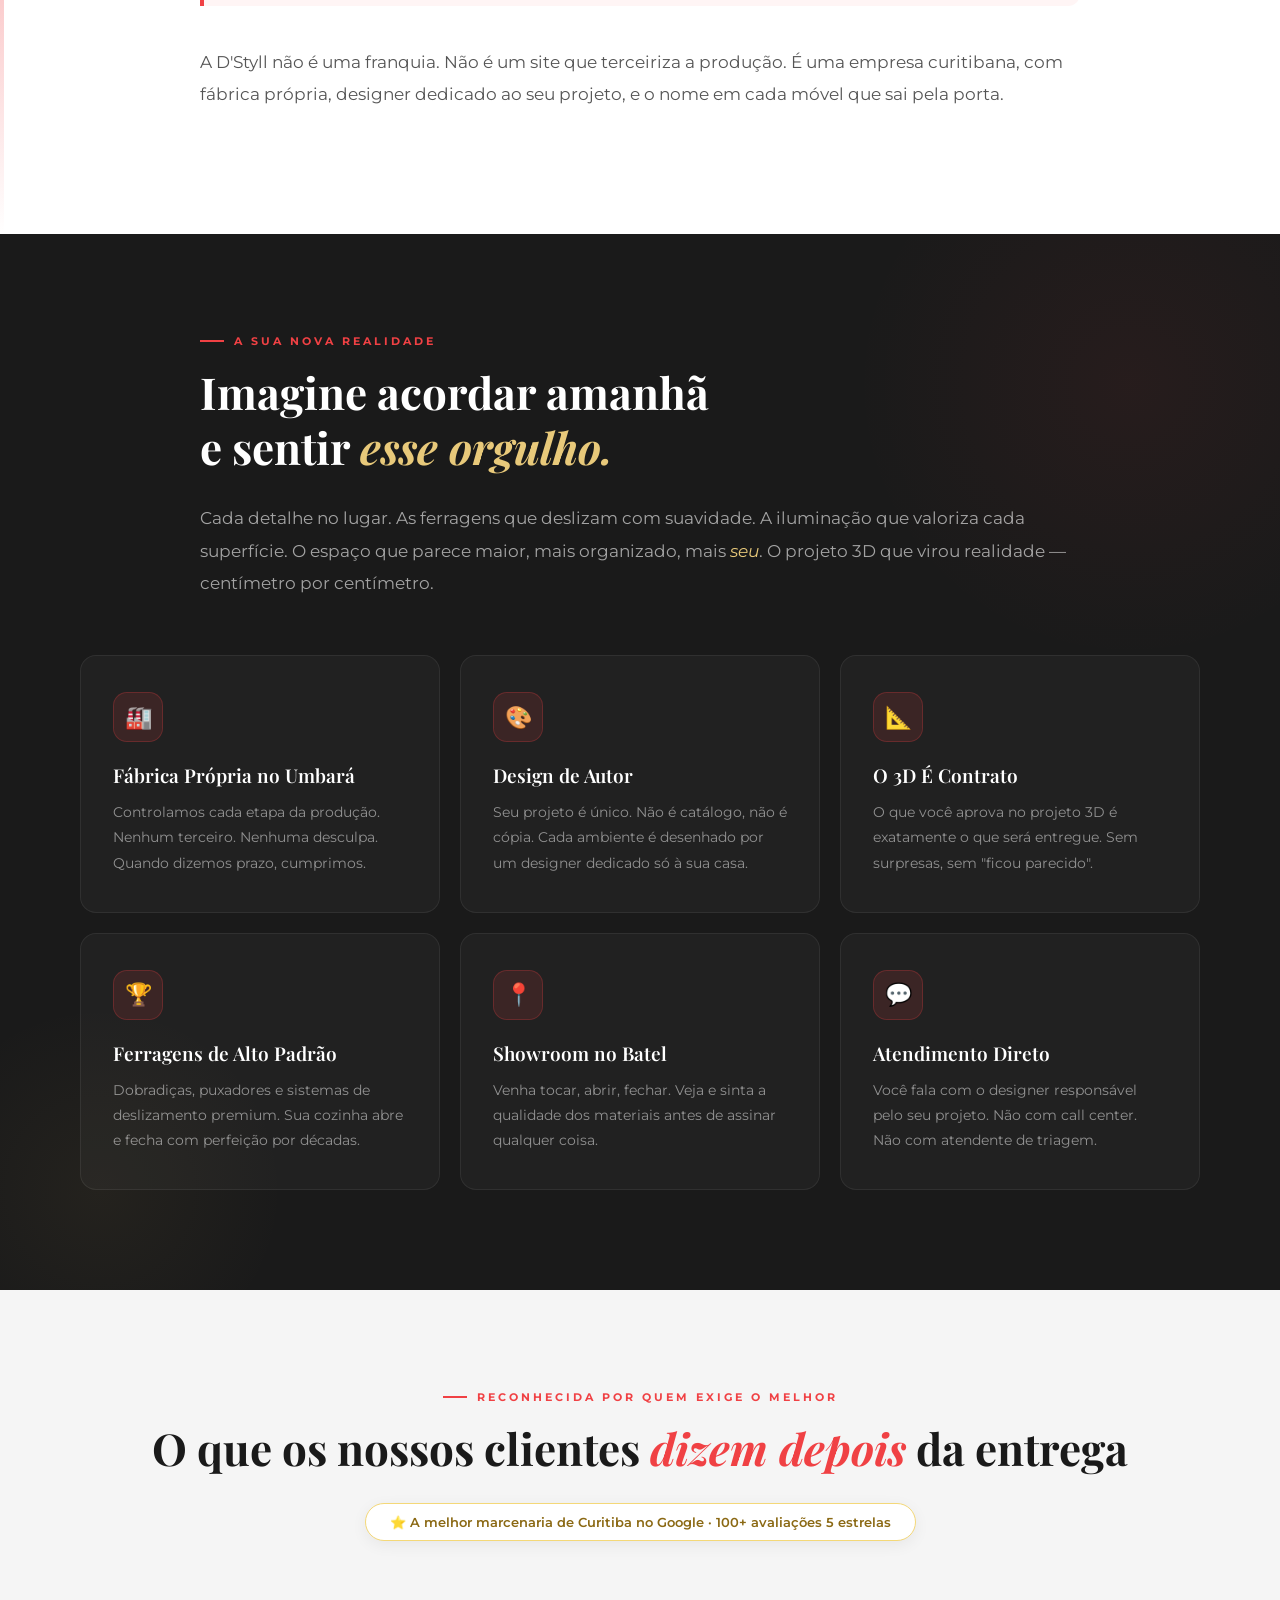
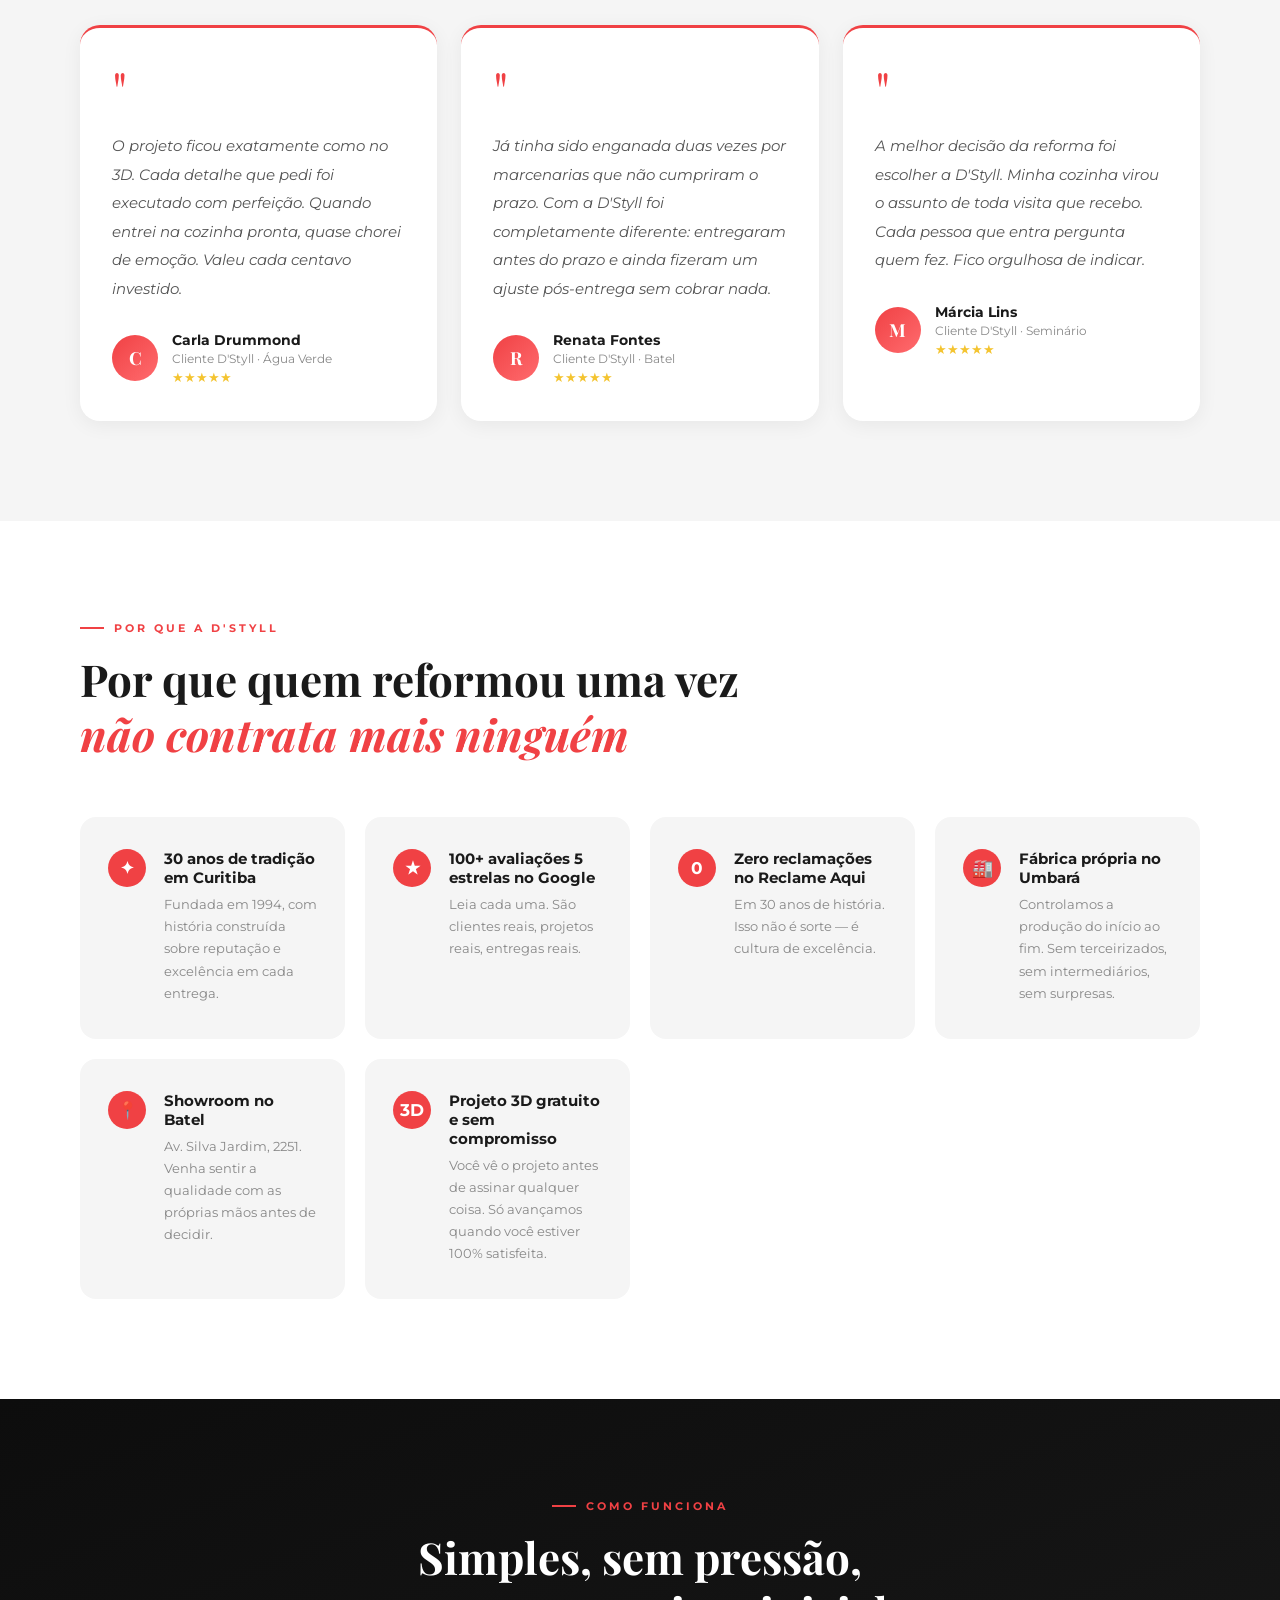
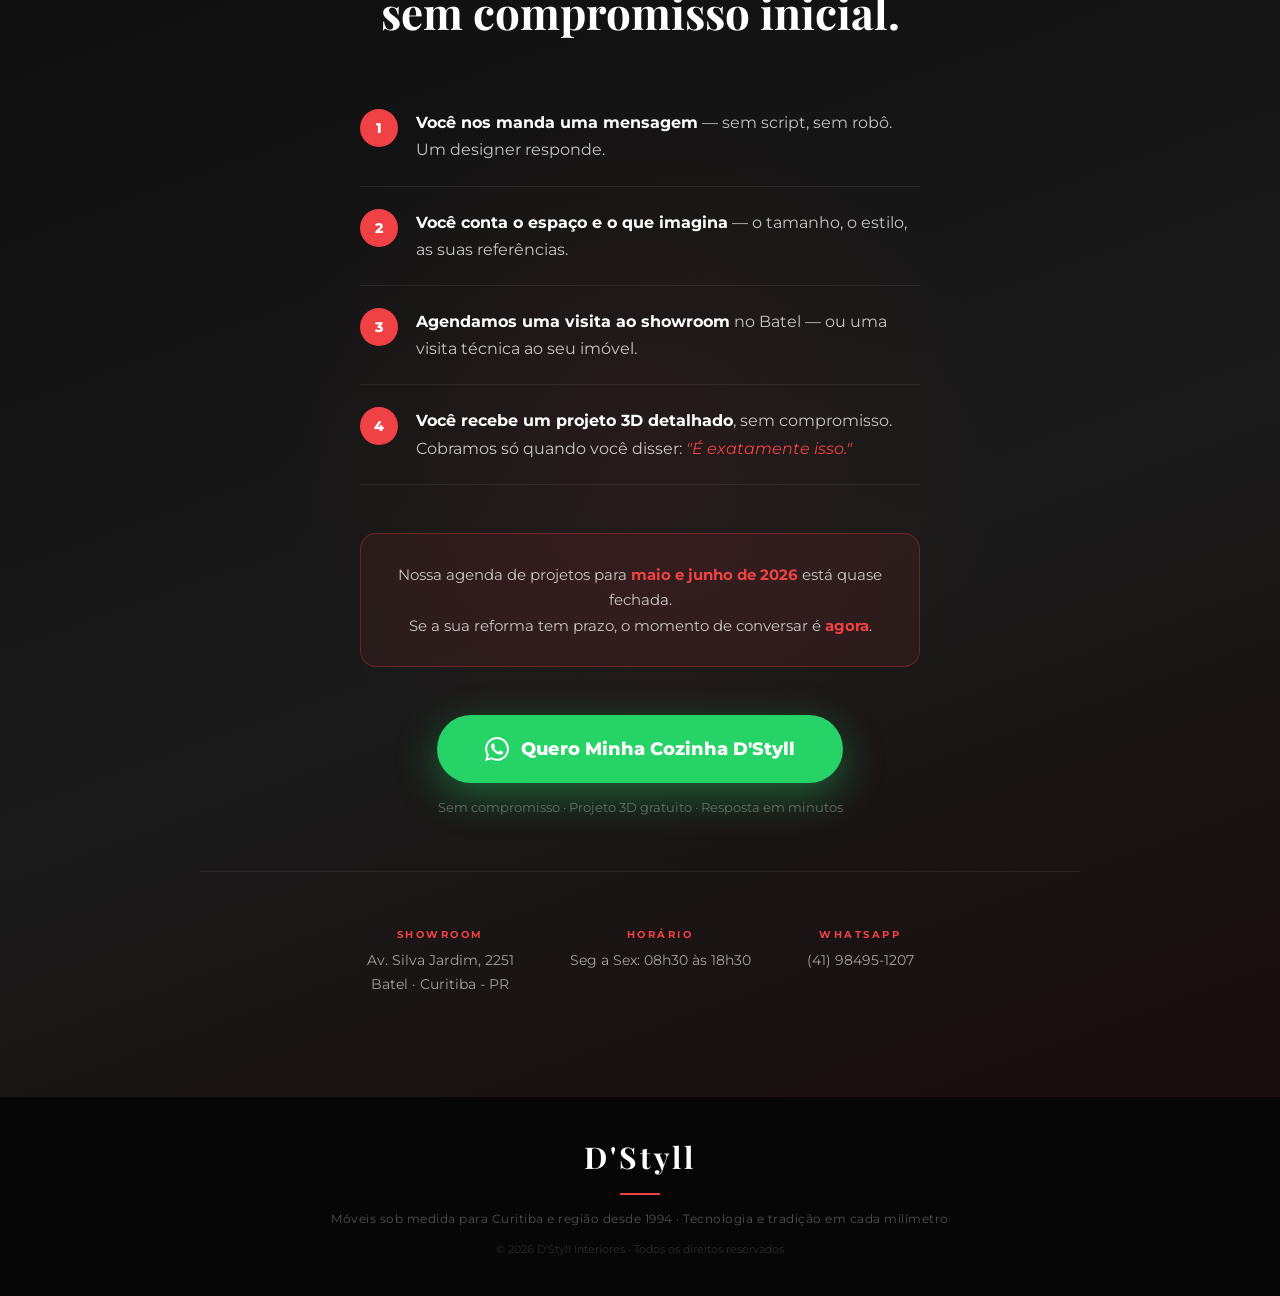
==== commit a98b228a: "design: #f04144, texto rotativo, badge D'Styll, sem valores, mais dinamismo" ====
--- a/index.html
+++ b/index.html
@@ -15,18 +15,17 @@
       --charcoal: #2D2D2D;
       --gold: #C4A35A;
       --gold-light: #E8C97A;
+      --red: #f04144;
+      --red-dark: #c72d30;
       --cream: #F8F4EE;
       --white: #ffffff;
       --green-wp: #25D366;
       --green-wp-dark: #1DA851;
-      --red-accent: #f04144;
       --gray: #888888;
       --light-gray: #f5f5f5;
-      --border: #e8e0d4;
     }
 
     html { scroll-behavior: smooth; }
-
     body {
       font-family: 'Montserrat', sans-serif;
       color: var(--charcoal);
@@ -53,10 +52,10 @@
     }
     .nav-logo {
       font-family: 'Playfair Display', serif;
-      font-size: 24px;
+      font-size: 26px;
       font-weight: 700;
       color: var(--white);
-      letter-spacing: 2px;
+      letter-spacing: 3px;
       transition: color 0.4s;
     }
     nav.scrolled .nav-logo { color: var(--dark); }
@@ -76,7 +75,7 @@
     /* ─── HERO ─── */
     .hero {
       min-height: 100vh;
-      background: linear-gradient(160deg, #0f0f0f 0%, #1a1a1a 40%, #2a2218 100%);
+      background: #0d0d0d;
       display: flex;
       align-items: center;
       justify-content: center;
@@ -85,12 +84,47 @@
       position: relative;
       overflow: hidden;
     }
-    .hero::before {
-      content: '';
+    /* fundo animado com gradiente */
+    .hero-bg {
       position: absolute;
       inset: 0;
-      background: url('https://images.unsplash.com/photo-1556909114-f6e7ad7d3136?w=1600&q=80') center/cover no-repeat;
-      opacity: 0.12;
+      background:
+        radial-gradient(ellipse 80% 60% at 20% 30%, rgba(240,65,68,0.12) 0%, transparent 60%),
+        radial-gradient(ellipse 60% 80% at 80% 70%, rgba(196,163,90,0.08) 0%, transparent 60%),
+        linear-gradient(160deg, #0d0d0d 0%, #171717 100%);
+      animation: bgPulse 8s ease-in-out infinite alternate;
+    }
+    @keyframes bgPulse {
+      0%   { background:
+        radial-gradient(ellipse 80% 60% at 20% 30%, rgba(240,65,68,0.12) 0%, transparent 60%),
+        radial-gradient(ellipse 60% 80% at 80% 70%, rgba(196,163,90,0.08) 0%, transparent 60%),
+        linear-gradient(160deg, #0d0d0d 0%, #171717 100%); }
+      100% { background:
+        radial-gradient(ellipse 80% 60% at 75% 25%, rgba(240,65,68,0.10) 0%, transparent 60%),
+        radial-gradient(ellipse 70% 60% at 25% 75%, rgba(196,163,90,0.10) 0%, transparent 55%),
+        linear-gradient(160deg, #0d0d0d 0%, #1a1510 100%); }
+    }
+    /* linhas decorativas */
+    .hero-lines {
+      position: absolute;
+      inset: 0;
+      overflow: hidden;
+      pointer-events: none;
+    }
+    .hero-lines span {
+      position: absolute;
+      display: block;
+      background: linear-gradient(90deg, transparent, rgba(240,65,68,0.15), transparent);
+      height: 1px;
+      width: 100%;
+      animation: lineMove 6s linear infinite;
+    }
+    .hero-lines span:nth-child(1) { top: 20%; animation-delay: 0s; }
+    .hero-lines span:nth-child(2) { top: 50%; animation-delay: 2s; opacity: 0.5; }
+    .hero-lines span:nth-child(3) { top: 80%; animation-delay: 4s; opacity: 0.3; }
+    @keyframes lineMove {
+      0%   { transform: translateX(-100%); }
+      100% { transform: translateX(100%); }
     }
     .hero::after {
       content: '';
@@ -98,6 +132,7 @@
       bottom: 0; left: 0; right: 0;
       height: 120px;
       background: linear-gradient(to bottom, transparent, var(--white));
+      z-index: 1;
     }
     .hero-content {
       position: relative;
@@ -105,41 +140,77 @@
       max-width: 860px;
     }
     .hero-badge {
-      display: inline-block;
-      background: rgba(196,163,90,0.15);
-      border: 1px solid rgba(196,163,90,0.4);
-      color: var(--gold-light);
+      display: inline-flex;
+      align-items: center;
+      gap: 10px;
+      background: rgba(240,65,68,0.1);
+      border: 1px solid rgba(240,65,68,0.35);
+      color: var(--red);
       font-size: 11px;
-      font-weight: 600;
-      letter-spacing: 2.5px;
+      font-weight: 700;
+      letter-spacing: 3px;
       text-transform: uppercase;
-      padding: 8px 20px;
+      padding: 9px 22px;
       border-radius: 50px;
-      margin-bottom: 32px;
+      margin-bottom: 36px;
       animation: fadeDown 0.8s ease forwards;
+    }
+    .hero-badge-dot {
+      width: 6px; height: 6px;
+      background: var(--red);
+      border-radius: 50%;
+      animation: blinkDot 1.5s ease-in-out infinite;
+    }
+    @keyframes blinkDot {
+      0%, 100% { opacity: 1; }
+      50% { opacity: 0.2; }
     }
     .hero h1 {
       font-family: 'Playfair Display', serif;
-      font-size: clamp(32px, 5vw, 58px);
+      font-size: clamp(30px, 5vw, 56px);
       font-weight: 700;
       color: var(--white);
       line-height: 1.2;
+      margin-bottom: 12px;
+      animation: fadeDown 0.8s 0.15s ease both;
+    }
+    /* texto rotativo na headline */
+    .hero-rotating-wrap {
+      overflow: hidden;
+      height: clamp(42px, 6vw, 72px);
+      display: block;
       margin-bottom: 28px;
-      animation: fadeDown 0.8s 0.15s ease both;
-    }
-    .hero h1 em {
+    }
+    .hero-rotating {
+      display: flex;
+      flex-direction: column;
+      animation: rotateText 9s ease-in-out infinite;
+    }
+    .hero-rotating span {
+      font-family: 'Playfair Display', serif;
+      font-size: clamp(30px, 5vw, 56px);
+      font-weight: 700;
       font-style: italic;
-      color: var(--gold-light);
+      color: var(--red);
+      line-height: clamp(42px, 6vw, 72px);
+      flex-shrink: 0;
+    }
+    @keyframes rotateText {
+      0%,  28% { transform: translateY(0); }
+      33%, 61% { transform: translateY(-33.33%); }
+      66%, 94% { transform: translateY(-66.66%); }
+      100%     { transform: translateY(0); }
     }
     .hero-sub {
-      font-size: clamp(16px, 2vw, 20px);
-      color: rgba(255,255,255,0.75);
+      font-size: clamp(15px, 2vw, 18px);
+      color: rgba(255,255,255,0.65);
       font-weight: 300;
-      line-height: 1.7;
-      max-width: 640px;
+      line-height: 1.8;
+      max-width: 620px;
       margin: 0 auto 44px;
       animation: fadeDown 0.8s 0.3s ease both;
     }
+    .hero-sub strong { color: rgba(255,255,255,0.95); font-weight: 600; }
     .hero-cta-group {
       display: flex;
       gap: 16px;
@@ -158,16 +229,26 @@
       font-size: 15px;
       font-weight: 700;
       text-decoration: none;
-      letter-spacing: 0.3px;
       transition: all 0.3s;
       box-shadow: 0 8px 30px rgba(37,211,102,0.35);
+      position: relative;
+      overflow: hidden;
+    }
+    .btn-primary::before {
+      content: '';
+      position: absolute;
+      top: -50%; left: -60%;
+      width: 40%; height: 200%;
+      background: rgba(255,255,255,0.18);
+      transform: skewX(-20deg);
+      animation: shine 3.5s infinite;
     }
     .btn-primary:hover {
       background: var(--green-wp-dark);
       transform: translateY(-3px);
       box-shadow: 0 12px 40px rgba(37,211,102,0.45);
     }
-    .btn-secondary {
+    .btn-ghost {
       display: inline-flex;
       align-items: center;
       gap: 8px;
@@ -178,17 +259,18 @@
       font-size: 15px;
       font-weight: 500;
       text-decoration: none;
-      border: 1px solid rgba(255,255,255,0.3);
+      border: 1px solid rgba(255,255,255,0.25);
       transition: all 0.3s;
     }
-    .btn-secondary:hover {
-      background: rgba(255,255,255,0.08);
-      border-color: rgba(255,255,255,0.6);
-    }
+    .btn-ghost:hover {
+      background: rgba(255,255,255,0.07);
+      border-color: rgba(255,255,255,0.55);
+    }
+    /* stats hero */
     .hero-stats {
       display: flex;
       justify-content: center;
-      gap: 48px;
+      gap: 0;
       margin-top: 64px;
       flex-wrap: wrap;
       animation: fadeDown 0.8s 0.6s ease both;
@@ -197,35 +279,72 @@
     }
     .hero-stat {
       text-align: center;
-    }
+      padding: 0 40px;
+      border-right: 1px solid rgba(255,255,255,0.1);
+    }
+    .hero-stat:last-child { border-right: none; }
     .hero-stat-num {
       font-family: 'Playfair Display', serif;
-      font-size: 36px;
+      font-size: 40px;
       font-weight: 700;
-      color: var(--gold-light);
-    }
+      color: var(--white);
+    }
+    .hero-stat-num sup { font-size: 20px; color: var(--red); }
     .hero-stat-label {
-      font-size: 12px;
-      color: rgba(255,255,255,0.55);
-      letter-spacing: 1px;
+      font-size: 11px;
+      color: rgba(255,255,255,0.4);
+      letter-spacing: 1.5px;
       text-transform: uppercase;
-      margin-top: 4px;
-    }
+      margin-top: 6px;
+    }
+    @media (max-width: 600px) {
+      .hero-stat { padding: 16px 20px; border-right: none; border-bottom: 1px solid rgba(255,255,255,0.1); }
+    }
+
+    /* ─── BARRA VERMELHA ─── */
+    .red-bar {
+      background: var(--red);
+      padding: 18px 24px;
+      text-align: center;
+      font-size: 14px;
+      font-weight: 600;
+      color: var(--white);
+      letter-spacing: 0.5px;
+    }
+    .red-bar strong { font-weight: 800; }
 
     /* ─── DOR ─── */
     .section-dor {
-      background: var(--cream);
+      background: var(--white);
       padding: 100px 24px;
+      position: relative;
+    }
+    .section-dor::before {
+      content: '';
+      position: absolute;
+      left: 0; top: 0; bottom: 0;
+      width: 4px;
+      background: linear-gradient(to bottom, var(--red), transparent);
     }
     .container { max-width: 880px; margin: 0 auto; }
-    .container-wide { max-width: 1100px; margin: 0 auto; }
+    .container-wide { max-width: 1120px; margin: 0 auto; }
+
     .section-eyebrow {
       font-size: 11px;
       font-weight: 700;
       letter-spacing: 3px;
       text-transform: uppercase;
-      color: var(--red-accent);
+      color: var(--red);
       margin-bottom: 16px;
+      display: flex;
+      align-items: center;
+      gap: 10px;
+    }
+    .section-eyebrow::before {
+      content: '';
+      display: inline-block;
+      width: 24px; height: 2px;
+      background: var(--red);
     }
     .section-title {
       font-family: 'Playfair Display', serif;
@@ -235,25 +354,25 @@
       line-height: 1.25;
       margin-bottom: 28px;
     }
-    .section-title em { font-style: italic; color: var(--gold); }
+    .section-title em { font-style: italic; color: var(--red); }
+    .section-title-gold em { color: var(--gold); }
     .section-body {
       font-size: 17px;
       line-height: 1.9;
-      color: #444;
+      color: #555;
       margin-bottom: 24px;
     }
     .section-body strong { color: var(--dark); font-weight: 700; }
     .callout-box {
-      background: var(--white);
-      border-left: 4px solid var(--red-accent);
+      background: #fff5f5;
+      border-left: 4px solid var(--red);
       border-radius: 0 12px 12px 0;
       padding: 28px 32px;
       margin: 40px 0;
-      box-shadow: 0 4px 20px rgba(0,0,0,0.06);
     }
     .callout-box p {
       font-size: 17px;
-      line-height: 1.8;
+      line-height: 1.85;
       color: var(--charcoal);
       font-style: italic;
     }
@@ -269,49 +388,77 @@
     .section-transform::before {
       content: '';
       position: absolute;
-      top: -100px; right: -100px;
-      width: 500px; height: 500px;
-      background: radial-gradient(circle, rgba(196,163,90,0.08) 0%, transparent 70%);
-    }
-    .section-transform .section-eyebrow { color: var(--gold); }
+      top: -150px; right: -150px;
+      width: 600px; height: 600px;
+      background: radial-gradient(circle, rgba(240,65,68,0.06) 0%, transparent 65%);
+      pointer-events: none;
+    }
+    .section-transform::after {
+      content: '';
+      position: absolute;
+      bottom: -100px; left: -100px;
+      width: 400px; height: 400px;
+      background: radial-gradient(circle, rgba(196,163,90,0.06) 0%, transparent 65%);
+      pointer-events: none;
+    }
+    .section-transform .section-eyebrow { color: var(--red); }
+    .section-transform .section-eyebrow::before { background: var(--red); }
     .section-transform .section-title { color: var(--white); }
-    .section-transform .section-body { color: rgba(255,255,255,0.75); }
+    .section-transform .section-title em { color: var(--gold-light); }
+    .section-transform .section-body { color: rgba(255,255,255,0.6); }
+
     .transform-grid {
       display: grid;
       grid-template-columns: repeat(auto-fit, minmax(280px, 1fr));
-      gap: 24px;
+      gap: 20px;
       margin-top: 56px;
     }
     .transform-card {
-      background: rgba(255,255,255,0.04);
-      border: 1px solid rgba(196,163,90,0.15);
+      background: rgba(255,255,255,0.03);
+      border: 1px solid rgba(255,255,255,0.07);
       border-radius: 16px;
       padding: 36px 32px;
-      transition: all 0.3s;
+      transition: all 0.35s;
       opacity: 0;
-      transform: translateY(20px);
-    }
-    .transform-card.visible {
-      animation: fadeUp 0.6s ease forwards;
-    }
+      transform: translateY(24px);
+      position: relative;
+      overflow: hidden;
+    }
+    .transform-card::before {
+      content: '';
+      position: absolute;
+      top: 0; left: 0; right: 0;
+      height: 2px;
+      background: linear-gradient(90deg, var(--red), var(--gold));
+      transform: scaleX(0);
+      transform-origin: left;
+      transition: transform 0.4s ease;
+    }
+    .transform-card:hover::before { transform: scaleX(1); }
+    .transform-card.visible { animation: fadeUp 0.6s ease forwards; }
     .transform-card:hover {
-      background: rgba(196,163,90,0.06);
-      border-color: rgba(196,163,90,0.35);
-      transform: translateY(-4px);
+      background: rgba(255,255,255,0.06);
+      border-color: rgba(240,65,68,0.25);
+      transform: translateY(-6px);
     }
     .card-icon {
-      width: 48px; height: 48px;
-      background: linear-gradient(135deg, var(--gold), var(--gold-light));
-      border-radius: 12px;
+      width: 50px; height: 50px;
+      background: rgba(240,65,68,0.12);
+      border: 1px solid rgba(240,65,68,0.25);
+      border-radius: 14px;
       display: flex;
       align-items: center;
       justify-content: center;
       font-size: 22px;
       margin-bottom: 20px;
+      transition: background 0.3s;
+    }
+    .transform-card:hover .card-icon {
+      background: rgba(240,65,68,0.2);
     }
     .card-title {
       font-family: 'Playfair Display', serif;
-      font-size: 20px;
+      font-size: 19px;
       font-weight: 600;
       color: var(--white);
       margin-bottom: 12px;
@@ -319,93 +466,78 @@
     .card-text {
       font-size: 14px;
       line-height: 1.8;
-      color: rgba(255,255,255,0.6);
+      color: rgba(255,255,255,0.5);
     }
 
     /* ─── PROVA SOCIAL ─── */
     .section-proof {
-      background: var(--white);
+      background: var(--light-gray);
       padding: 100px 24px;
     }
-    .proof-header {
-      text-align: center;
-      margin-bottom: 60px;
-    }
+    .proof-header { text-align: center; margin-bottom: 60px; }
     .stars-badge {
       display: inline-flex;
       align-items: center;
-      gap: 8px;
-      background: #FFF8E7;
+      gap: 10px;
+      background: var(--white);
       border: 1px solid #F4D878;
       border-radius: 50px;
       padding: 10px 24px;
-      font-size: 14px;
+      font-size: 13px;
       font-weight: 600;
       color: #8B6914;
       margin-bottom: 24px;
+      box-shadow: 0 4px 16px rgba(0,0,0,0.06);
     }
     .testimonials-grid {
       display: grid;
       grid-template-columns: repeat(auto-fit, minmax(300px, 1fr));
-      gap: 28px;
+      gap: 24px;
     }
     .testimonial-card {
-      background: var(--cream);
+      background: var(--white);
       border-radius: 20px;
       padding: 36px 32px;
-      position: relative;
+      box-shadow: 0 4px 20px rgba(0,0,0,0.06);
       opacity: 0;
       transform: translateY(20px);
-    }
-    .testimonial-card.visible {
-      animation: fadeUp 0.6s ease forwards;
-    }
+      transition: all 0.35s;
+      border-top: 3px solid var(--red);
+    }
+    .testimonial-card.visible { animation: fadeUp 0.6s ease forwards; }
+    .testimonial-card:hover { box-shadow: 0 12px 40px rgba(0,0,0,0.12); transform: translateY(-4px); }
     .testimonial-quote {
       font-family: 'Playfair Display', serif;
-      font-size: 48px;
-      color: var(--gold);
+      font-size: 52px;
+      color: var(--red);
       line-height: 1;
       margin-bottom: 16px;
     }
     .testimonial-text {
       font-size: 15px;
-      line-height: 1.85;
-      color: #444;
-      margin-bottom: 24px;
+      line-height: 1.9;
+      color: #555;
+      margin-bottom: 28px;
       font-style: italic;
     }
-    .testimonial-author {
-      display: flex;
-      align-items: center;
-      gap: 14px;
-    }
+    .testimonial-author { display: flex; align-items: center; gap: 14px; }
     .author-avatar {
-      width: 44px; height: 44px;
+      width: 46px; height: 46px;
       border-radius: 50%;
-      background: linear-gradient(135deg, var(--gold), var(--gold-light));
-      display: flex;
-      align-items: center;
-      justify-content: center;
-      font-size: 16px;
-      font-weight: 700;
+      background: linear-gradient(135deg, var(--red), #ff6b6e);
+      display: flex; align-items: center; justify-content: center;
+      font-size: 18px; font-weight: 700;
       color: var(--white);
       font-family: 'Playfair Display', serif;
-    }
-    .author-name {
-      font-weight: 700;
-      font-size: 14px;
-      color: var(--dark);
-    }
-    .author-detail {
-      font-size: 12px;
-      color: var(--gray);
-      margin-top: 2px;
-    }
-    .stars { color: #F4C430; font-size: 14px; margin-top: 4px; }
+      flex-shrink: 0;
+    }
+    .author-name { font-weight: 700; font-size: 14px; color: var(--dark); }
+    .author-detail { font-size: 12px; color: var(--gray); margin-top: 2px; }
+    .stars { color: #F4C430; font-size: 13px; margin-top: 3px; }
 
     /* ─── DIFERENCIAIS ─── */
     .section-diff {
-      background: var(--light-gray);
+      background: var(--white);
       padding: 100px 24px;
     }
     .diff-grid {
@@ -415,71 +547,40 @@
       margin-top: 56px;
     }
     .diff-item {
-      background: var(--white);
+      background: var(--light-gray);
       border-radius: 16px;
       padding: 32px 28px;
       display: flex;
       gap: 18px;
       align-items: flex-start;
-      box-shadow: 0 2px 12px rgba(0,0,0,0.04);
-      transition: all 0.3s;
+      transition: all 0.35s;
       opacity: 0;
       transform: translateY(16px);
-    }
-    .diff-item.visible {
-      animation: fadeUp 0.5s ease forwards;
-    }
+      border-bottom: 3px solid transparent;
+    }
+    .diff-item.visible { animation: fadeUp 0.5s ease forwards; }
     .diff-item:hover {
-      box-shadow: 0 8px 32px rgba(0,0,0,0.1);
-      transform: translateY(-3px);
+      background: #fff0f0;
+      border-bottom-color: var(--red);
+      transform: translateY(-4px);
+      box-shadow: 0 8px 28px rgba(240,65,68,0.1);
     }
     .diff-check {
-      width: 36px; height: 36px;
-      background: linear-gradient(135deg, var(--gold), var(--gold-light));
+      width: 38px; height: 38px;
+      background: var(--red);
       border-radius: 50%;
       display: flex; align-items: center; justify-content: center;
-      font-size: 16px;
+      font-size: 17px;
       flex-shrink: 0;
-    }
-    .diff-text-title {
+      color: white;
       font-weight: 700;
-      font-size: 15px;
-      color: var(--dark);
-      margin-bottom: 6px;
-    }
-    .diff-text-desc {
-      font-size: 13px;
-      line-height: 1.7;
-      color: var(--gray);
-    }
-
-    /* ─── HISTÓRIA ─── */
-    .section-historia {
-      background: var(--white);
-      padding: 100px 24px;
-    }
-    .historia-inner {
-      display: grid;
-      grid-template-columns: 1fr 1fr;
-      gap: 80px;
-      align-items: center;
-    }
-    @media (max-width: 768px) {
-      .historia-inner { grid-template-columns: 1fr; gap: 48px; }
-    }
-    .historia-num {
-      font-family: 'Playfair Display', serif;
-      font-size: 120px;
-      font-weight: 700;
-      color: var(--cream);
-      line-height: 1;
-      margin-bottom: -20px;
-    }
-    .historia-num span { color: var(--gold); }
+    }
+    .diff-text-title { font-weight: 700; font-size: 15px; color: var(--dark); margin-bottom: 6px; }
+    .diff-text-desc { font-size: 13px; line-height: 1.7; color: var(--gray); }
 
     /* ─── OFERTA/CTA ─── */
     .section-oferta {
-      background: linear-gradient(160deg, #0f0f0f, #1a1a1a 60%, #221e14);
+      background: linear-gradient(160deg, #0d0d0d, #1a1a1a 60%, #1a0d0d);
       padding: 100px 24px;
       text-align: center;
       position: relative;
@@ -491,9 +592,10 @@
       top: 50%; left: 50%;
       transform: translate(-50%, -50%);
       width: 800px; height: 800px;
-      background: radial-gradient(circle, rgba(196,163,90,0.07) 0%, transparent 65%);
-    }
-    .section-oferta .section-eyebrow { color: var(--gold); }
+      background: radial-gradient(circle, rgba(240,65,68,0.07) 0%, transparent 65%);
+    }
+    .section-oferta .section-eyebrow { color: var(--red); justify-content: center; }
+    .section-oferta .section-eyebrow::before { background: var(--red); }
     .section-oferta .section-title { color: var(--white); }
     .steps-list {
       list-style: none;
@@ -505,40 +607,35 @@
       display: flex;
       align-items: flex-start;
       gap: 18px;
-      padding: 20px 0;
+      padding: 22px 0;
       border-bottom: 1px solid rgba(255,255,255,0.07);
       opacity: 0;
       transform: translateX(-20px);
     }
-    .steps-list li.visible {
-      animation: fadeRight 0.5s ease forwards;
-    }
+    .steps-list li.visible { animation: fadeRight 0.5s ease forwards; }
     .step-num {
-      width: 36px; height: 36px;
-      background: linear-gradient(135deg, var(--gold), var(--gold-light));
+      width: 38px; height: 38px;
+      background: var(--red);
       border-radius: 50%;
       display: flex; align-items: center; justify-content: center;
-      font-weight: 800;
-      font-size: 14px;
-      color: var(--dark);
+      font-weight: 800; font-size: 14px;
+      color: var(--white);
       flex-shrink: 0;
     }
-    .step-text { font-size: 16px; line-height: 1.7; color: rgba(255,255,255,0.8); }
+    .step-text { font-size: 16px; line-height: 1.7; color: rgba(255,255,255,0.75); }
     .step-text strong { color: var(--white); }
+
     .urgencia-box {
-      background: rgba(196,163,90,0.08);
-      border: 1px solid rgba(196,163,90,0.25);
+      background: rgba(240,65,68,0.08);
+      border: 1px solid rgba(240,65,68,0.3);
       border-radius: 16px;
       padding: 28px 36px;
       max-width: 560px;
       margin: 0 auto 48px;
     }
-    .urgencia-box p {
-      color: rgba(255,255,255,0.75);
-      font-size: 15px;
-      line-height: 1.7;
-    }
-    .urgencia-box strong { color: var(--gold-light); }
+    .urgencia-box p { color: rgba(255,255,255,0.75); font-size: 15px; line-height: 1.7; }
+    .urgencia-box strong { color: var(--red); }
+
     .cta-final-group {
       display: flex;
       flex-direction: column;
@@ -556,7 +653,6 @@
       font-size: 18px;
       font-weight: 800;
       text-decoration: none;
-      letter-spacing: 0.3px;
       transition: all 0.3s;
       box-shadow: 0 12px 40px rgba(37,211,102,0.4);
       position: relative;
@@ -576,67 +672,54 @@
       transform: translateY(-4px);
       box-shadow: 0 20px 50px rgba(37,211,102,0.5);
     }
-    .cta-disclaimer {
-      font-size: 13px;
-      color: rgba(255,255,255,0.4);
-    }
+    .cta-disclaimer { font-size: 13px; color: rgba(255,255,255,0.35); }
+
     .showroom-info {
-      margin-top: 48px;
-      padding-top: 48px;
+      margin-top: 56px;
+      padding-top: 56px;
       border-top: 1px solid rgba(255,255,255,0.08);
       display: flex;
       justify-content: center;
-      gap: 48px;
+      gap: 56px;
       flex-wrap: wrap;
     }
-    .showroom-item {
-      text-align: center;
-    }
     .showroom-item-label {
-      font-size: 11px;
-      letter-spacing: 2px;
-      text-transform: uppercase;
-      color: var(--gold);
-      margin-bottom: 6px;
-    }
-    .showroom-item-value {
-      font-size: 14px;
-      color: rgba(255,255,255,0.7);
-      line-height: 1.6;
-    }
+      font-size: 10px; letter-spacing: 2.5px; text-transform: uppercase;
+      color: var(--red); margin-bottom: 8px; font-weight: 700;
+    }
+    .showroom-item-value { font-size: 14px; color: rgba(255,255,255,0.6); line-height: 1.7; }
 
     /* ─── FOOTER ─── */
     footer {
-      background: #0a0a0a;
+      background: #060606;
       padding: 40px 24px;
       text-align: center;
     }
     .footer-logo {
       font-family: 'Playfair Display', serif;
-      font-size: 28px;
-      font-weight: 700;
-      color: var(--white);
-      letter-spacing: 2px;
+      font-size: 30px; font-weight: 700;
+      color: var(--white); letter-spacing: 3px;
       margin-bottom: 12px;
     }
-    .footer-tagline {
-      font-size: 13px;
-      color: rgba(255,255,255,0.35);
-      letter-spacing: 1px;
-    }
+    .footer-divider {
+      width: 40px; height: 2px;
+      background: var(--red);
+      margin: 16px auto;
+    }
+    .footer-tagline { font-size: 12px; color: rgba(255,255,255,0.3); letter-spacing: 0.5px; }
 
     /* ─── WHATSAPP FLOAT ─── */
     .wp-float {
       position: fixed;
       bottom: 28px; right: 28px;
       z-index: 999;
-      width: 60px; height: 60px;
+      width: 62px; height: 62px;
       background: var(--green-wp);
       border-radius: 50%;
       display: flex; align-items: center; justify-content: center;
       box-shadow: 0 6px 24px rgba(37,211,102,0.5);
       text-decoration: none;
-      animation: pulse-wp 2.5s infinite;
+      animation: pulseWP 2.5s infinite;
       transition: transform 0.3s;
     }
     .wp-float:hover { transform: scale(1.1); }
@@ -645,37 +728,33 @@
     /* ─── ANIMATIONS ─── */
     @keyframes fadeDown {
       from { opacity: 0; transform: translateY(-24px); }
-      to { opacity: 1; transform: translateY(0); }
+      to   { opacity: 1; transform: translateY(0); }
     }
     @keyframes fadeUp {
-      from { opacity: 0; transform: translateY(20px); }
-      to { opacity: 1; transform: translateY(0); }
+      from { opacity: 0; transform: translateY(24px); }
+      to   { opacity: 1; transform: translateY(0); }
     }
     @keyframes fadeRight {
       from { opacity: 0; transform: translateX(-20px); }
-      to { opacity: 1; transform: translateX(0); }
+      to   { opacity: 1; transform: translateX(0); }
     }
     @keyframes shine {
-      0% { left: -60%; }
+      0%   { left: -60%; }
       100% { left: 140%; }
     }
-    @keyframes pulse-wp {
+    @keyframes pulseWP {
       0%, 100% { box-shadow: 0 6px 24px rgba(37,211,102,0.5); }
-      50% { box-shadow: 0 6px 40px rgba(37,211,102,0.8), 0 0 0 12px rgba(37,211,102,0.1); }
-    }
-
-    /* ─── COUNTERS ─── */
-    .counter { display: inline-block; }
+      50%       { box-shadow: 0 6px 40px rgba(37,211,102,0.8), 0 0 0 14px rgba(37,211,102,0.1); }
+    }
 
     /* ─── RESPONSIVE ─── */
     @media (max-width: 600px) {
       nav { padding: 16px 20px; }
       nav.scrolled { padding: 12px 20px; }
-      .hero-stats { gap: 28px; }
-      .hero-stat-num { font-size: 28px; }
-      .btn-primary, .btn-secondary { padding: 15px 24px; font-size: 14px; }
-      .btn-cta-final { padding: 18px 32px; font-size: 16px; }
+      .btn-primary, .btn-ghost { padding: 14px 22px; font-size: 14px; }
+      .btn-cta-final { padding: 18px 30px; font-size: 15px; }
       .callout-box { padding: 20px 20px; }
+      .showroom-info { gap: 28px; }
     }
   </style>
 </head>
@@ -691,39 +770,54 @@
 
   <!-- HERO -->
   <section class="hero">
+    <div class="hero-bg"></div>
+    <div class="hero-lines">
+      <span></span><span></span><span></span>
+    </div>
     <div class="hero-content">
-      <div class="hero-badge">✦ Curitiba · Desde 1994 · Família Oliveira</div>
-      <h1>
-        Você vai investir R$30 a R$80 mil<br>
-        numa cozinha planejada.<br>
-        <em>A decisão que você toma hoje<br>define se vai se orgulhar — ou se arrepender.</em>
-      </h1>
+      <div class="hero-badge">
+        <span class="hero-badge-dot"></span>
+        D'Styll · Curitiba · Desde 1994
+      </div>
+      <h1>A cozinha que você imaginou<br>merece ser entregue como</h1>
+      <div class="hero-rotating-wrap">
+        <div class="hero-rotating">
+          <span>você imaginou.</span>
+          <span>no projeto 3D.</span>
+          <span>você merece.</span>
+        </div>
+      </div>
       <p class="hero-sub">
-        Há 30 anos, a D'Styll entrega cozinhas que ficam <strong style="color:white">exatamente como no projeto</strong>. Sem surpresas. Sem atrasos. Sem decepcionar.
+        Há 30 anos, a D'Styll entrega ambientes que ficam <strong>exatamente como no projeto</strong>. Sem surpresas. Sem atrasos. Sem decepcionar.
       </p>
       <div class="hero-cta-group">
         <a href="https://wa.me/5541984951207?text=Olá! Quero falar com um designer sobre minha cozinha planejada." class="btn-primary" target="_blank">
           <svg width="20" height="20" viewBox="0 0 24 24" fill="white"><path d="M17.472 14.382c-.297-.149-1.758-.867-2.03-.967-.273-.099-.471-.148-.67.15-.197.297-.767.966-.94 1.164-.173.199-.347.223-.644.075-.297-.15-1.255-.463-2.39-1.475-.883-.788-1.48-1.761-1.653-2.059-.173-.297-.018-.458.13-.606.134-.133.298-.347.446-.52.149-.174.198-.298.298-.497.099-.198.05-.371-.025-.52-.075-.149-.669-1.612-.916-2.207-.242-.579-.487-.5-.669-.51-.173-.008-.371-.01-.57-.01-.198 0-.52.074-.792.372-.272.297-1.04 1.016-1.04 2.479 0 1.462 1.065 2.875 1.213 3.074.149.198 2.096 3.2 5.077 4.487.709.306 1.262.489 1.694.625.712.227 1.36.195 1.871.118.571-.085 1.758-.719 2.006-1.413.248-.694.248-1.289.173-1.413-.074-.124-.272-.198-.57-.347m-5.421 7.403h-.004a9.87 9.87 0 01-5.031-1.378l-.361-.214-3.741.982.998-3.648-.235-.374a9.86 9.86 0 01-1.51-5.26c.001-5.45 4.436-9.884 9.888-9.884 2.64 0 5.122 1.03 6.988 2.898a9.825 9.825 0 012.893 6.994c-.003 5.45-4.437 9.884-9.885 9.884m8.413-18.297A11.815 11.815 0 0012.05 0C5.495 0 .16 5.335.157 11.892c0 2.096.547 4.142 1.588 5.945L.057 24l6.305-1.654a11.882 11.882 0 005.683 1.448h.005c6.554 0 11.89-5.335 11.893-11.893a11.821 11.821 0 00-3.48-8.413z"/></svg>
           Falar com um Designer
         </a>
-        <a href="#oferta" class="btn-secondary">Ver como funciona →</a>
+        <a href="#oferta" class="btn-ghost">Ver como funciona →</a>
       </div>
       <div class="hero-stats">
         <div class="hero-stat">
-          <div class="hero-stat-num"><span class="counter" data-target="30">0</span>+</div>
+          <div class="hero-stat-num"><span class="counter" data-target="30">0</span><sup>+</sup></div>
           <div class="hero-stat-label">Anos de Tradição</div>
         </div>
         <div class="hero-stat">
-          <div class="hero-stat-num"><span class="counter" data-target="100">0</span>+</div>
+          <div class="hero-stat-num"><span class="counter" data-target="100">0</span><sup>+</sup></div>
           <div class="hero-stat-label">Avaliações 5 ★</div>
         </div>
         <div class="hero-stat">
           <div class="hero-stat-num"><span class="counter" data-target="0">0</span></div>
-          <div class="hero-stat-label">Reclamações no Reclame Aqui</div>
+          <div class="hero-stat-label">Reclamações Reclame Aqui</div>
         </div>
       </div>
     </div>
   </section>
+
+  <!-- BARRA VERMELHA -->
+  <div class="red-bar">
+    🏭 Fábrica própria · Showroom no Batel · <strong>Projeto 3D gratuito e sem compromisso</strong>
+  </div>
 
   <!-- DOR -->
   <section class="section-dor">
@@ -740,26 +834,26 @@
       </p>
       <div class="callout-box">
         <p>Isso não é azar. <strong>É o padrão de quem contrata errado.</strong><br><br>
-        A sua cozinha vai ser o coração da sua casa por 20, 30 anos. Ela merece ser feita por quem vai estar aqui amanhã, depois de amanhã, daqui a dez anos — por uma família que construiu sua reputação tijolo por tijolo durante três décadas.</p>
+        A sua cozinha vai ser o coração da sua casa por 20, 30 anos. Ela merece ser feita por quem vai estar aqui amanhã, depois de amanhã, daqui a dez anos — por uma empresa que construiu sua reputação tijolo por tijolo durante três décadas em Curitiba.</p>
       </div>
       <p class="section-body">
-        A D'Styll não é uma franquia. Não é um site que terceiriza a produção. É uma família curitibana, com fábrica própria, designer dedicado ao seu projeto, e o nome em cada móvel que sai pela porta.
+        A D'Styll não é uma franquia. Não é um site que terceiriza a produção. É uma empresa curitibana, com fábrica própria, designer dedicado ao seu projeto, e o nome em cada móvel que sai pela porta.
       </p>
     </div>
   </section>
 
   <!-- TRANSFORMAÇÃO -->
   <section class="section-transform">
-    <div class="container">
+    <div class="container" style="position:relative;z-index:2;">
       <p class="section-eyebrow">A sua nova realidade</p>
-      <h2 class="section-title">
-        Imagine acordar amanhã<br>e sentir <em>esse orgulho</em>.
+      <h2 class="section-title section-title-gold">
+        Imagine acordar amanhã<br>e sentir <em>esse orgulho.</em>
       </h2>
       <p class="section-body">
         Cada detalhe no lugar. As ferragens que deslizam com suavidade. A iluminação que valoriza cada superfície. O espaço que parece maior, mais organizado, mais <em style="color:var(--gold-light)">seu</em>. O projeto 3D que virou realidade — centímetro por centímetro.
       </p>
     </div>
-    <div class="container-wide">
+    <div class="container-wide" style="position:relative;z-index:2;">
       <div class="transform-grid">
         <div class="transform-card">
           <div class="card-icon">🏭</div>
@@ -772,14 +866,14 @@
           <div class="card-text">Seu projeto é único. Não é catálogo, não é cópia. Cada ambiente é desenhado por um designer dedicado só à sua casa.</div>
         </div>
         <div class="transform-card">
-          <div class="card-icon">✦</div>
+          <div class="card-icon">📐</div>
           <div class="card-title">O 3D É Contrato</div>
           <div class="card-text">O que você aprova no projeto 3D é exatamente o que será entregue. Sem surpresas, sem "ficou parecido".</div>
         </div>
         <div class="transform-card">
           <div class="card-icon">🏆</div>
           <div class="card-title">Ferragens de Alto Padrão</div>
-          <div class="card-text">Dobradiças, puxadores e sistemas de deslizamento de marcas premium. Sua cozinha abre e fecha com perfeição por décadas.</div>
+          <div class="card-text">Dobradiças, puxadores e sistemas de deslizamento premium. Sua cozinha abre e fecha com perfeição por décadas.</div>
         </div>
         <div class="transform-card">
           <div class="card-icon">📍</div>
@@ -787,7 +881,7 @@
           <div class="card-text">Venha tocar, abrir, fechar. Veja e sinta a qualidade dos materiais antes de assinar qualquer coisa.</div>
         </div>
         <div class="transform-card">
-          <div class="card-icon">👤</div>
+          <div class="card-icon">💬</div>
           <div class="card-title">Atendimento Direto</div>
           <div class="card-text">Você fala com o designer responsável pelo seu projeto. Não com call center. Não com atendente de triagem.</div>
         </div>
@@ -799,7 +893,7 @@
   <section class="section-proof">
     <div class="container-wide">
       <div class="proof-header">
-        <p class="section-eyebrow">Reconhecida por quem exige o melhor</p>
+        <p class="section-eyebrow" style="justify-content:center;">Reconhecida por quem exige o melhor</p>
         <h2 class="section-title">O que os nossos clientes <em>dizem depois</em> da entrega</h2>
         <div class="stars-badge">
           ⭐ A melhor marcenaria de Curitiba no Google · 100+ avaliações 5 estrelas
@@ -820,7 +914,7 @@
         </div>
         <div class="testimonial-card">
           <div class="testimonial-quote">"</div>
-          <p class="testimonial-text">Já tinha sido enganada duas vezes por marcenarias que não cumpriram o prazo. Com a D'Styll foi completamente diferente: entregaram antes do prazo combinado e ainda fizeram um ajuste pós-entrega sem cobrar nada.</p>
+          <p class="testimonial-text">Já tinha sido enganada duas vezes por marcenarias que não cumpriram o prazo. Com a D'Styll foi completamente diferente: entregaram antes do prazo e ainda fizeram um ajuste pós-entrega sem cobrar nada.</p>
           <div class="testimonial-author">
             <div class="author-avatar">R</div>
             <div>
@@ -855,40 +949,40 @@
         <div class="diff-item">
           <div class="diff-check">✦</div>
           <div>
-            <div class="diff-text-title">30 anos de tradição familiar</div>
-            <div class="diff-text-desc">Fundada em 1994 por José Oliveira, hoje com seu filho Guilherme. Uma história construída sobre reputação.</div>
+            <div class="diff-text-title">30 anos de tradição em Curitiba</div>
+            <div class="diff-text-desc">Fundada em 1994, com história construída sobre reputação e excelência em cada entrega.</div>
           </div>
         </div>
         <div class="diff-item">
-          <div class="diff-check">✦</div>
+          <div class="diff-check">★</div>
           <div>
             <div class="diff-text-title">100+ avaliações 5 estrelas no Google</div>
             <div class="diff-text-desc">Leia cada uma. São clientes reais, projetos reais, entregas reais.</div>
           </div>
         </div>
         <div class="diff-item">
-          <div class="diff-check">✦</div>
+          <div class="diff-check">0</div>
           <div>
             <div class="diff-text-title">Zero reclamações no Reclame Aqui</div>
             <div class="diff-text-desc">Em 30 anos de história. Isso não é sorte — é cultura de excelência.</div>
           </div>
         </div>
         <div class="diff-item">
-          <div class="diff-check">✦</div>
+          <div class="diff-check">🏭</div>
           <div>
             <div class="diff-text-title">Fábrica própria no Umbará</div>
             <div class="diff-text-desc">Controlamos a produção do início ao fim. Sem terceirizados, sem intermediários, sem surpresas.</div>
           </div>
         </div>
         <div class="diff-item">
-          <div class="diff-check">✦</div>
+          <div class="diff-check">📍</div>
           <div>
             <div class="diff-text-title">Showroom no Batel</div>
             <div class="diff-text-desc">Av. Silva Jardim, 2251. Venha sentir a qualidade com as próprias mãos antes de decidir.</div>
           </div>
         </div>
         <div class="diff-item">
-          <div class="diff-check">✦</div>
+          <div class="diff-check">3D</div>
           <div>
             <div class="diff-text-title">Projeto 3D gratuito e sem compromisso</div>
             <div class="diff-text-desc">Você vê o projeto antes de assinar qualquer coisa. Só avançamos quando você estiver 100% satisfeita.</div>
@@ -918,7 +1012,7 @@
         </li>
         <li>
           <div class="step-num">4</div>
-          <div class="step-text"><strong>Você recebe um projeto 3D detalhado</strong>, sem compromisso. Cobramos só quando você disser: <em>"É exatamente isso."</em></div>
+          <div class="step-text"><strong>Você recebe um projeto 3D detalhado</strong>, sem compromisso. Cobramos só quando você disser: <em style="color:var(--red)">"É exatamente isso."</em></div>
         </li>
       </ul>
       <div class="urgencia-box">
@@ -938,7 +1032,7 @@
         </div>
         <div class="showroom-item">
           <div class="showroom-item-label">Horário</div>
-          <div class="showroom-item-value">Seg a Sex: 08h30 às 18h30<br>Sáb: 09h às 13h</div>
+          <div class="showroom-item-value">Seg a Sex: 08h30 às 18h30</div>
         </div>
         <div class="showroom-item">
           <div class="showroom-item-label">WhatsApp</div>
@@ -951,8 +1045,9 @@
   <!-- FOOTER -->
   <footer>
     <div class="footer-logo">D'Styll</div>
+    <div class="footer-divider"></div>
     <p class="footer-tagline">Móveis sob medida para Curitiba e região desde 1994 · Tecnologia e tradição em cada milímetro</p>
-    <p style="font-size:12px;color:rgba(255,255,255,0.2);margin-top:20px;">© 2026 D'Styll Móveis · Tradicional Família Curitibana</p>
+    <p style="font-size:11px;color:rgba(255,255,255,0.15);margin-top:16px;">© 2026 D'Styll Interiores · Todos os direitos reservados</p>
   </footer>
 
   <!-- WHATSAPP FLOAT -->
@@ -967,44 +1062,37 @@
       navbar.classList.toggle('scrolled', window.scrollY > 40);
     });
 
-    // Intersection Observer para animações
+    // Scroll animations
     const observer = new IntersectionObserver((entries) => {
       entries.forEach((entry, i) => {
         if (entry.isIntersecting) {
-          setTimeout(() => entry.target.classList.add('visible'), i * 80);
+          setTimeout(() => entry.target.classList.add('visible'), i * 90);
           observer.unobserve(entry.target);
         }
       });
-    }, { threshold: 0.15 });
-
+    }, { threshold: 0.12 });
     document.querySelectorAll('.transform-card, .testimonial-card, .diff-item, .steps-list li').forEach(el => observer.observe(el));
 
     // Contadores animados
     function animateCounter(el) {
       const target = parseInt(el.dataset.target);
-      const duration = 1800;
+      const duration = 2000;
       const start = performance.now();
       function update(now) {
-        const elapsed = now - start;
-        const progress = Math.min(elapsed / duration, 1);
-        const eased = 1 - Math.pow(1 - progress, 3);
+        const p = Math.min((now - start) / duration, 1);
+        const eased = 1 - Math.pow(1 - p, 3);
         el.textContent = Math.floor(eased * target);
-        if (progress < 1) requestAnimationFrame(update);
+        if (p < 1) requestAnimationFrame(update);
         else el.textContent = target;
       }
       requestAnimationFrame(update);
     }
-
-    const counterObserver = new IntersectionObserver((entries) => {
-      entries.forEach(entry => {
-        if (entry.isIntersecting) {
-          animateCounter(entry.target);
-          counterObserver.unobserve(entry.target);
-        }
+    const cObserver = new IntersectionObserver((entries) => {
+      entries.forEach(e => {
+        if (e.isIntersecting) { animateCounter(e.target); cObserver.unobserve(e.target); }
       });
     }, { threshold: 0.5 });
-
-    document.querySelectorAll('.counter').forEach(el => counterObserver.observe(el));
+    document.querySelectorAll('.counter').forEach(el => cObserver.observe(el));
   </script>
 </body>
 </html>
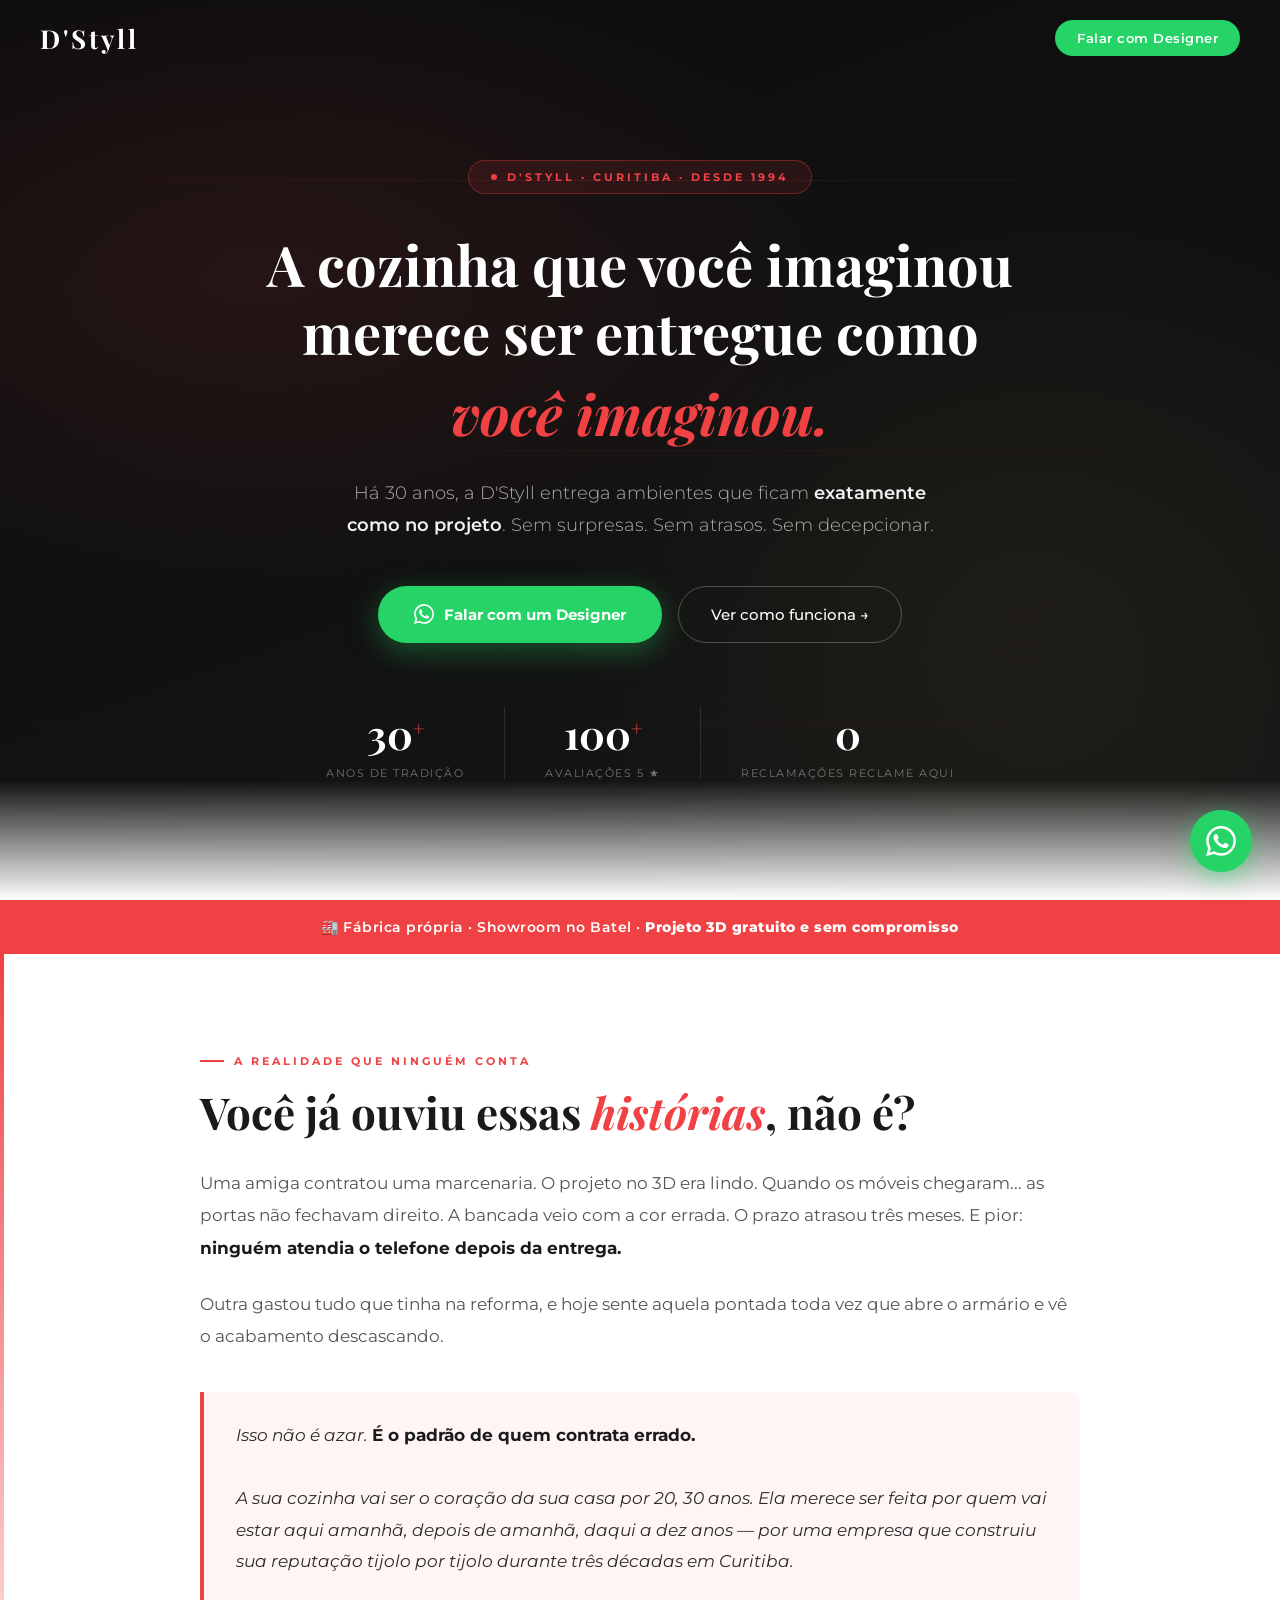
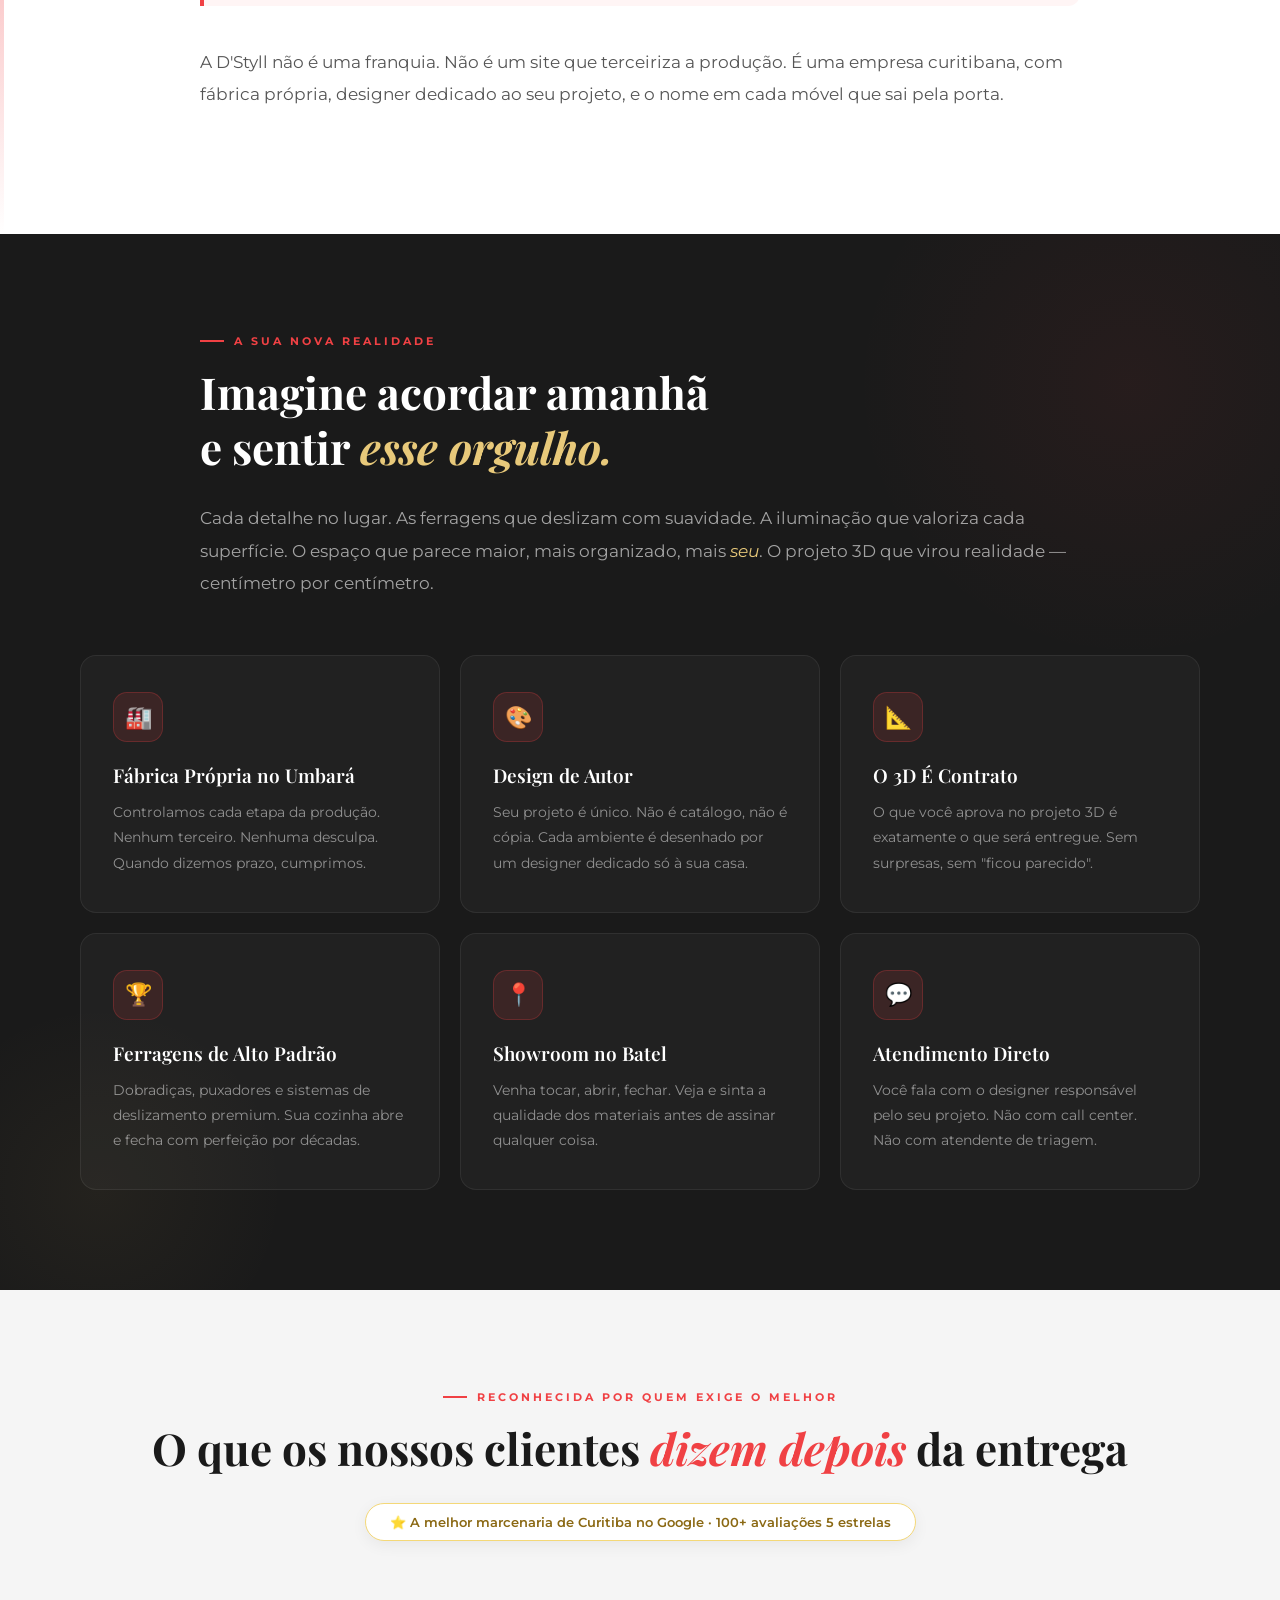
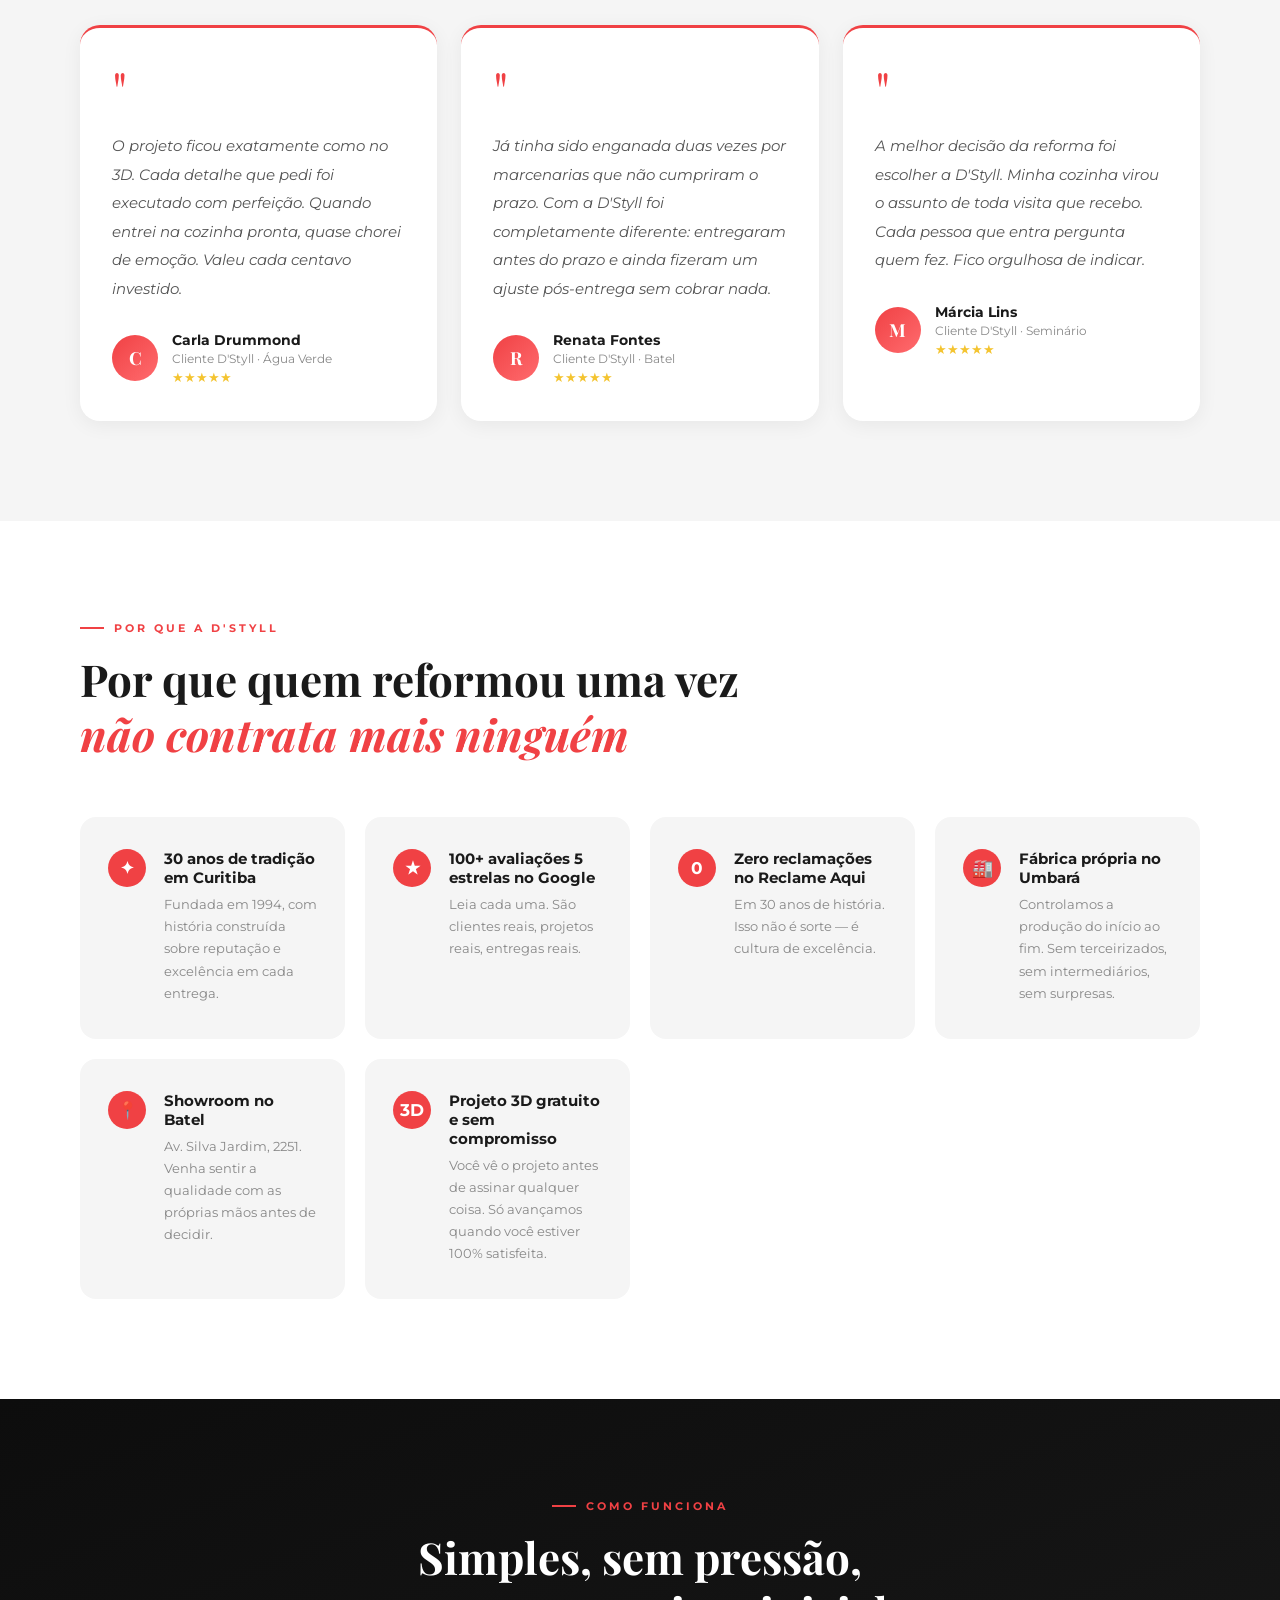
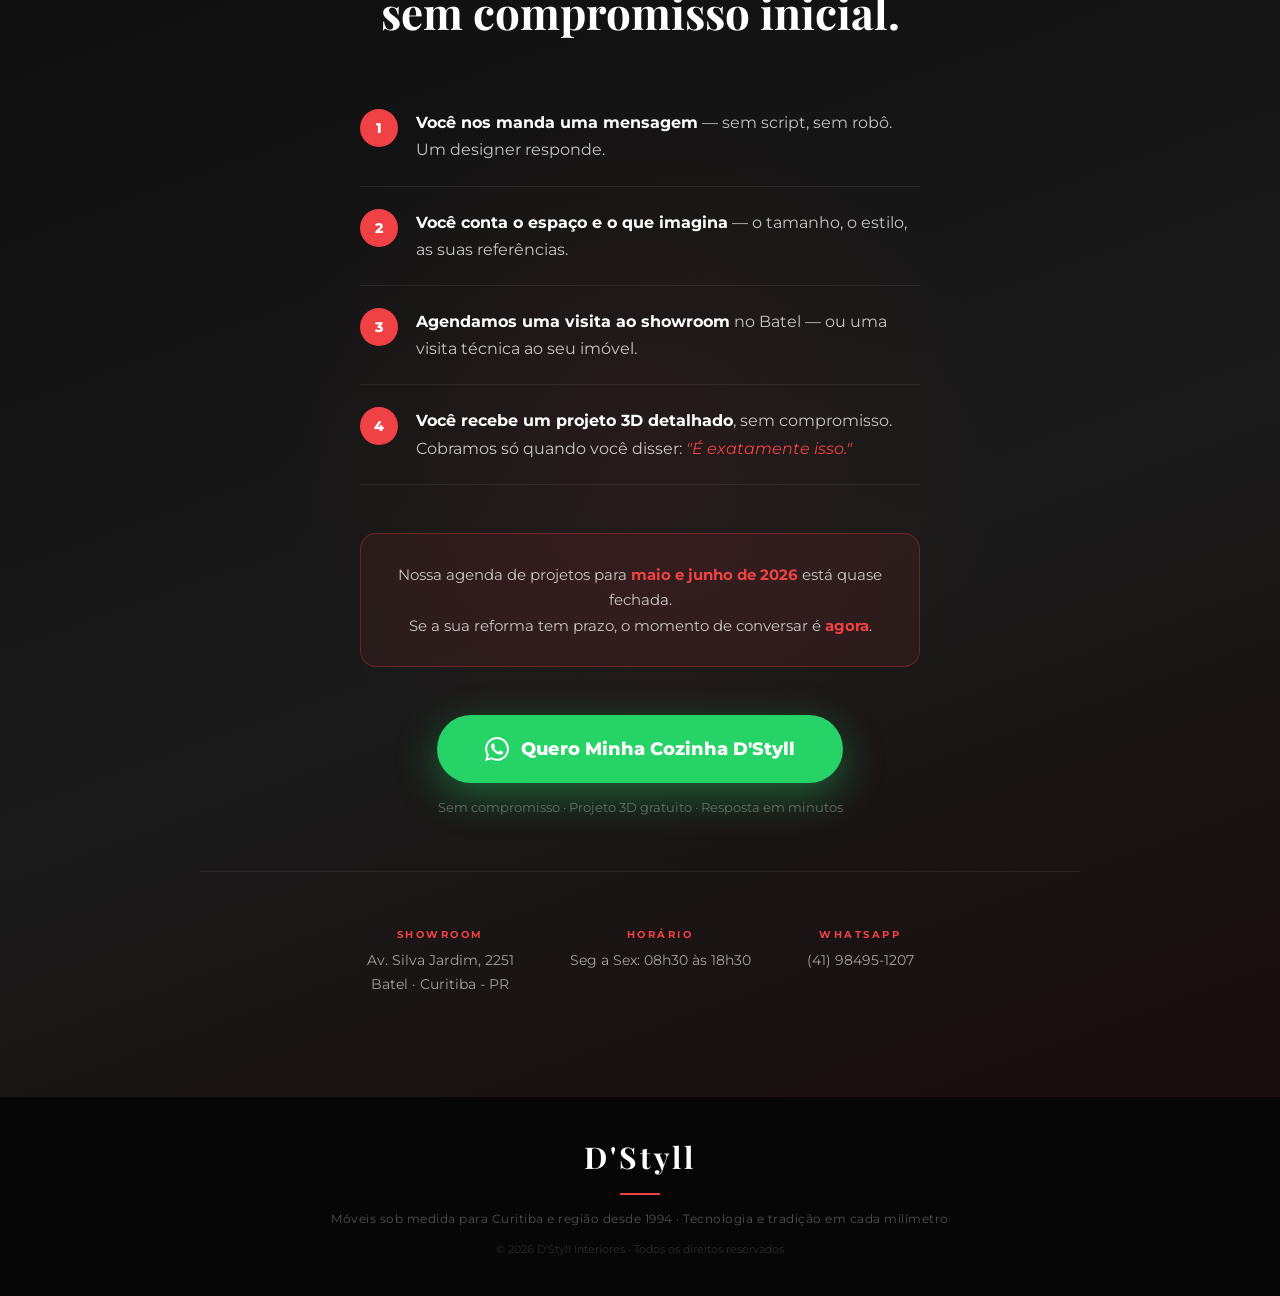
==== commit 1f717be7: "fix: restaurar foto familia feliz no hero" ====
--- a/index.html
+++ b/index.html
@@ -84,25 +84,33 @@
       position: relative;
       overflow: hidden;
     }
-    /* fundo animado com gradiente */
+    /* fundo animado com gradiente + foto */
     .hero-bg {
       position: absolute;
       inset: 0;
+      background-image: url('https://images.unsplash.com/photo-1556909114-f6e7ad7d3136?w=1600&q=80');
+      background-size: cover;
+      background-position: center;
+      opacity: 0.18;
+    }
+    .hero-overlay {
+      position: absolute;
+      inset: 0;
       background:
-        radial-gradient(ellipse 80% 60% at 20% 30%, rgba(240,65,68,0.12) 0%, transparent 60%),
-        radial-gradient(ellipse 60% 80% at 80% 70%, rgba(196,163,90,0.08) 0%, transparent 60%),
-        linear-gradient(160deg, #0d0d0d 0%, #171717 100%);
+        radial-gradient(ellipse 80% 60% at 20% 30%, rgba(240,65,68,0.10) 0%, transparent 60%),
+        radial-gradient(ellipse 60% 80% at 80% 70%, rgba(196,163,90,0.07) 0%, transparent 60%),
+        linear-gradient(160deg, rgba(13,13,13,0.92) 0%, rgba(23,23,23,0.88) 100%);
       animation: bgPulse 8s ease-in-out infinite alternate;
     }
     @keyframes bgPulse {
       0%   { background:
-        radial-gradient(ellipse 80% 60% at 20% 30%, rgba(240,65,68,0.12) 0%, transparent 60%),
-        radial-gradient(ellipse 60% 80% at 80% 70%, rgba(196,163,90,0.08) 0%, transparent 60%),
-        linear-gradient(160deg, #0d0d0d 0%, #171717 100%); }
+        radial-gradient(ellipse 80% 60% at 20% 30%, rgba(240,65,68,0.10) 0%, transparent 60%),
+        radial-gradient(ellipse 60% 80% at 80% 70%, rgba(196,163,90,0.07) 0%, transparent 60%),
+        linear-gradient(160deg, rgba(13,13,13,0.92) 0%, rgba(23,23,23,0.88) 100%); }
       100% { background:
-        radial-gradient(ellipse 80% 60% at 75% 25%, rgba(240,65,68,0.10) 0%, transparent 60%),
-        radial-gradient(ellipse 70% 60% at 25% 75%, rgba(196,163,90,0.10) 0%, transparent 55%),
-        linear-gradient(160deg, #0d0d0d 0%, #1a1510 100%); }
+        radial-gradient(ellipse 80% 60% at 75% 25%, rgba(240,65,68,0.08) 0%, transparent 60%),
+        radial-gradient(ellipse 70% 60% at 25% 75%, rgba(196,163,90,0.09) 0%, transparent 55%),
+        linear-gradient(160deg, rgba(13,13,13,0.94) 0%, rgba(26,21,16,0.90) 100%); }
     }
     /* linhas decorativas */
     .hero-lines {
@@ -771,6 +779,7 @@
   <!-- HERO -->
   <section class="hero">
     <div class="hero-bg"></div>
+    <div class="hero-overlay"></div>
     <div class="hero-lines">
       <span></span><span></span><span></span>
     </div>
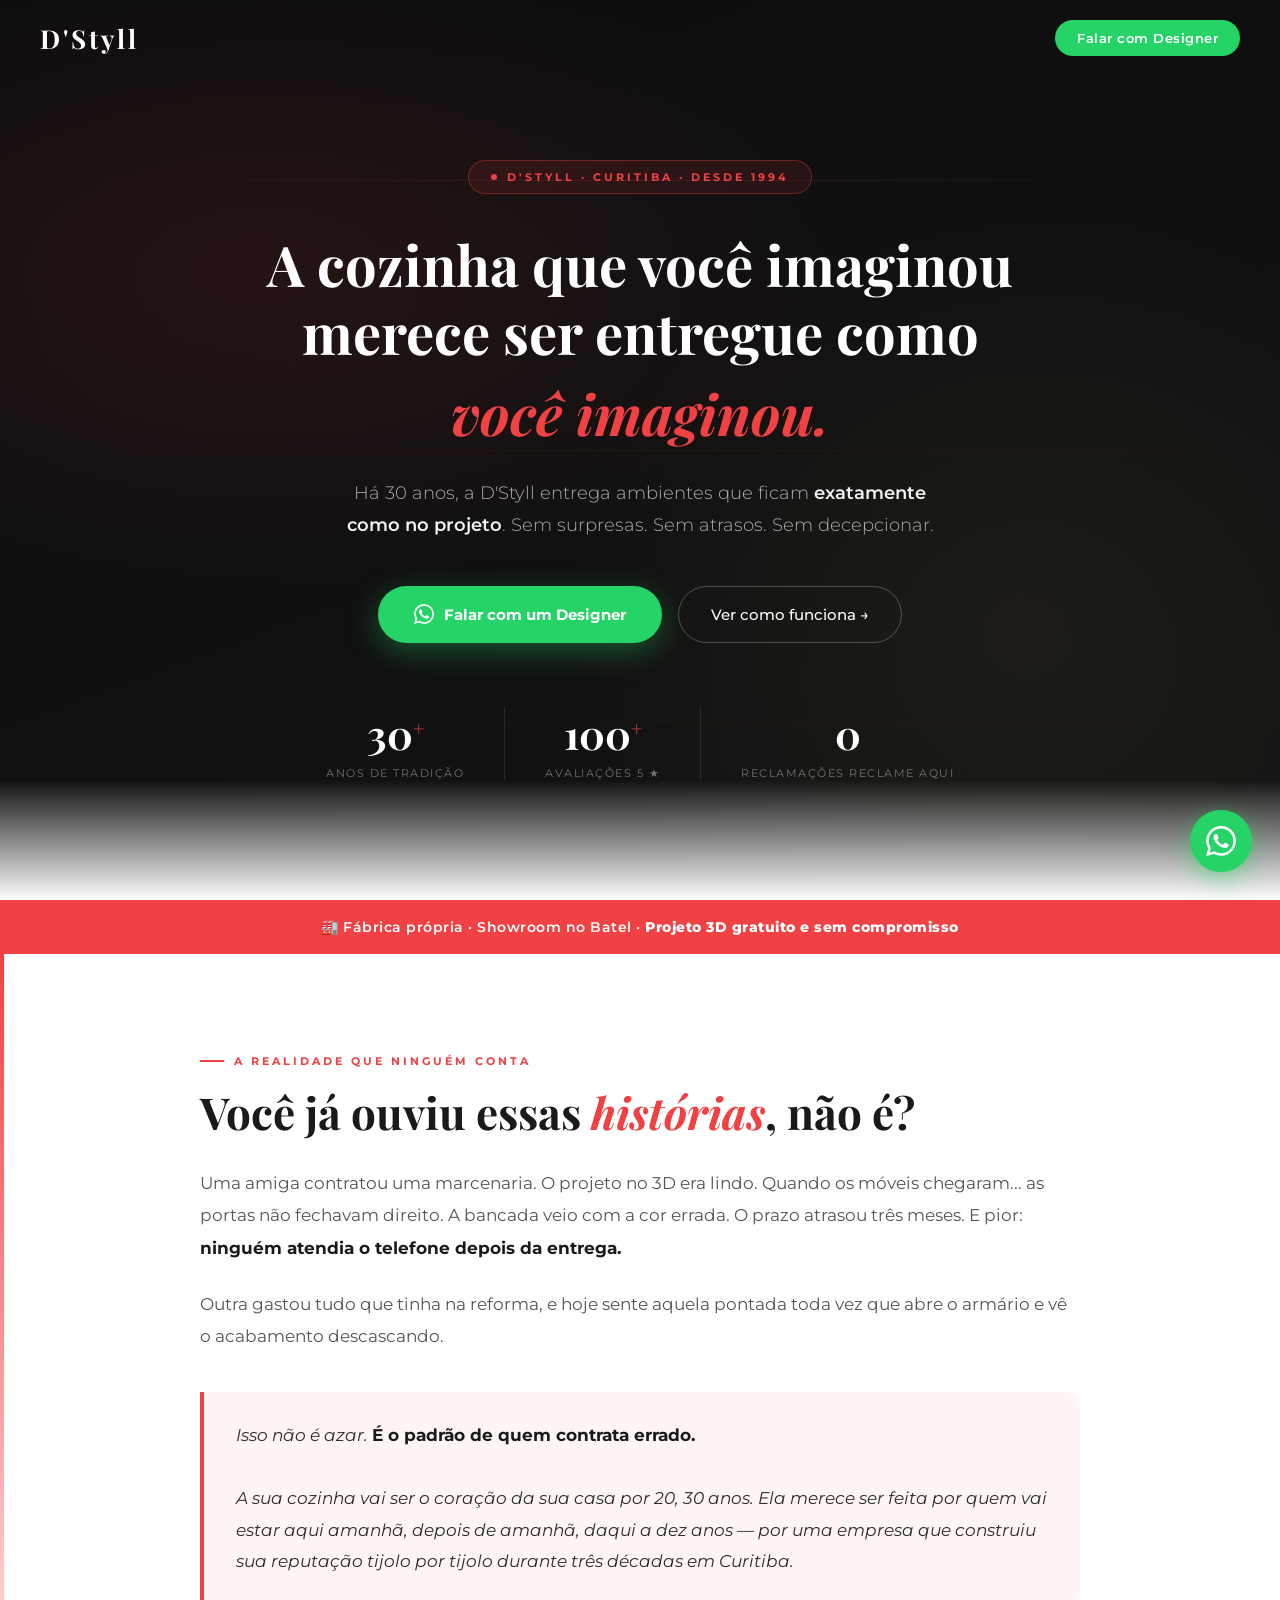
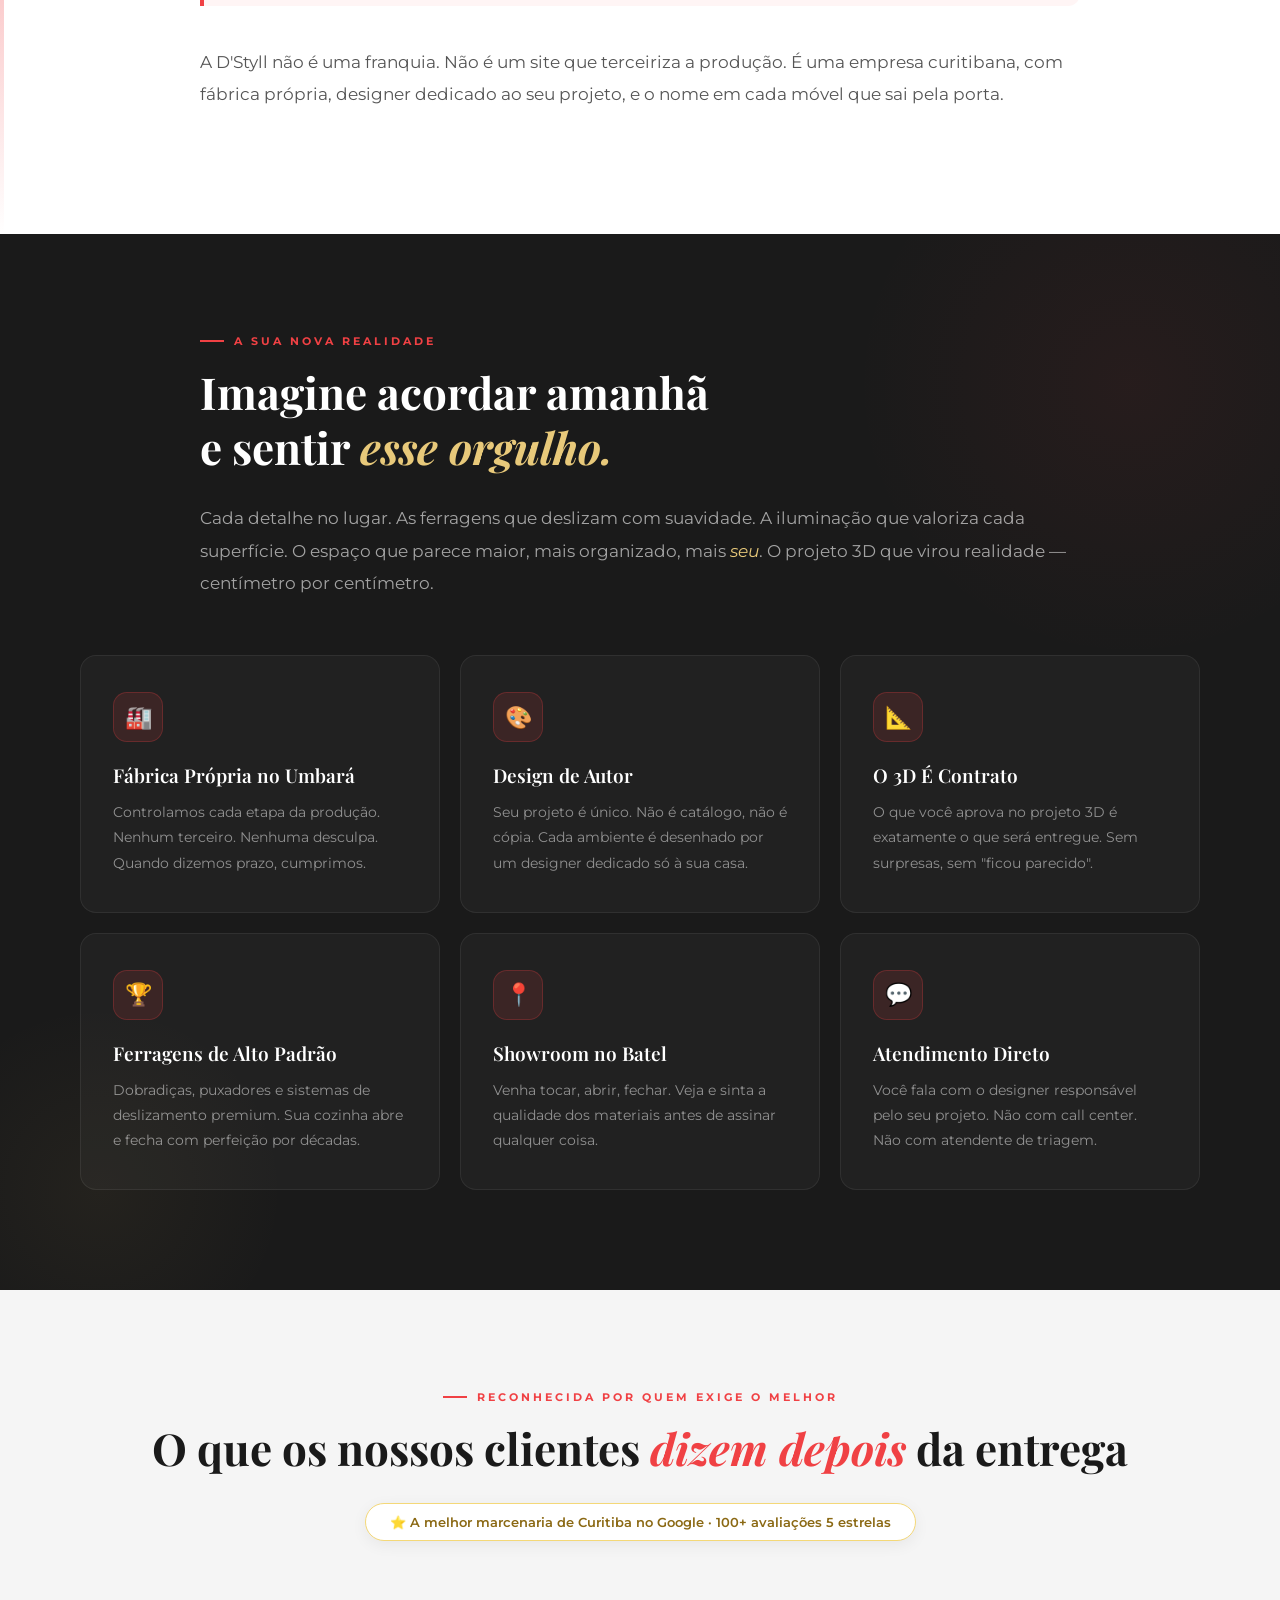
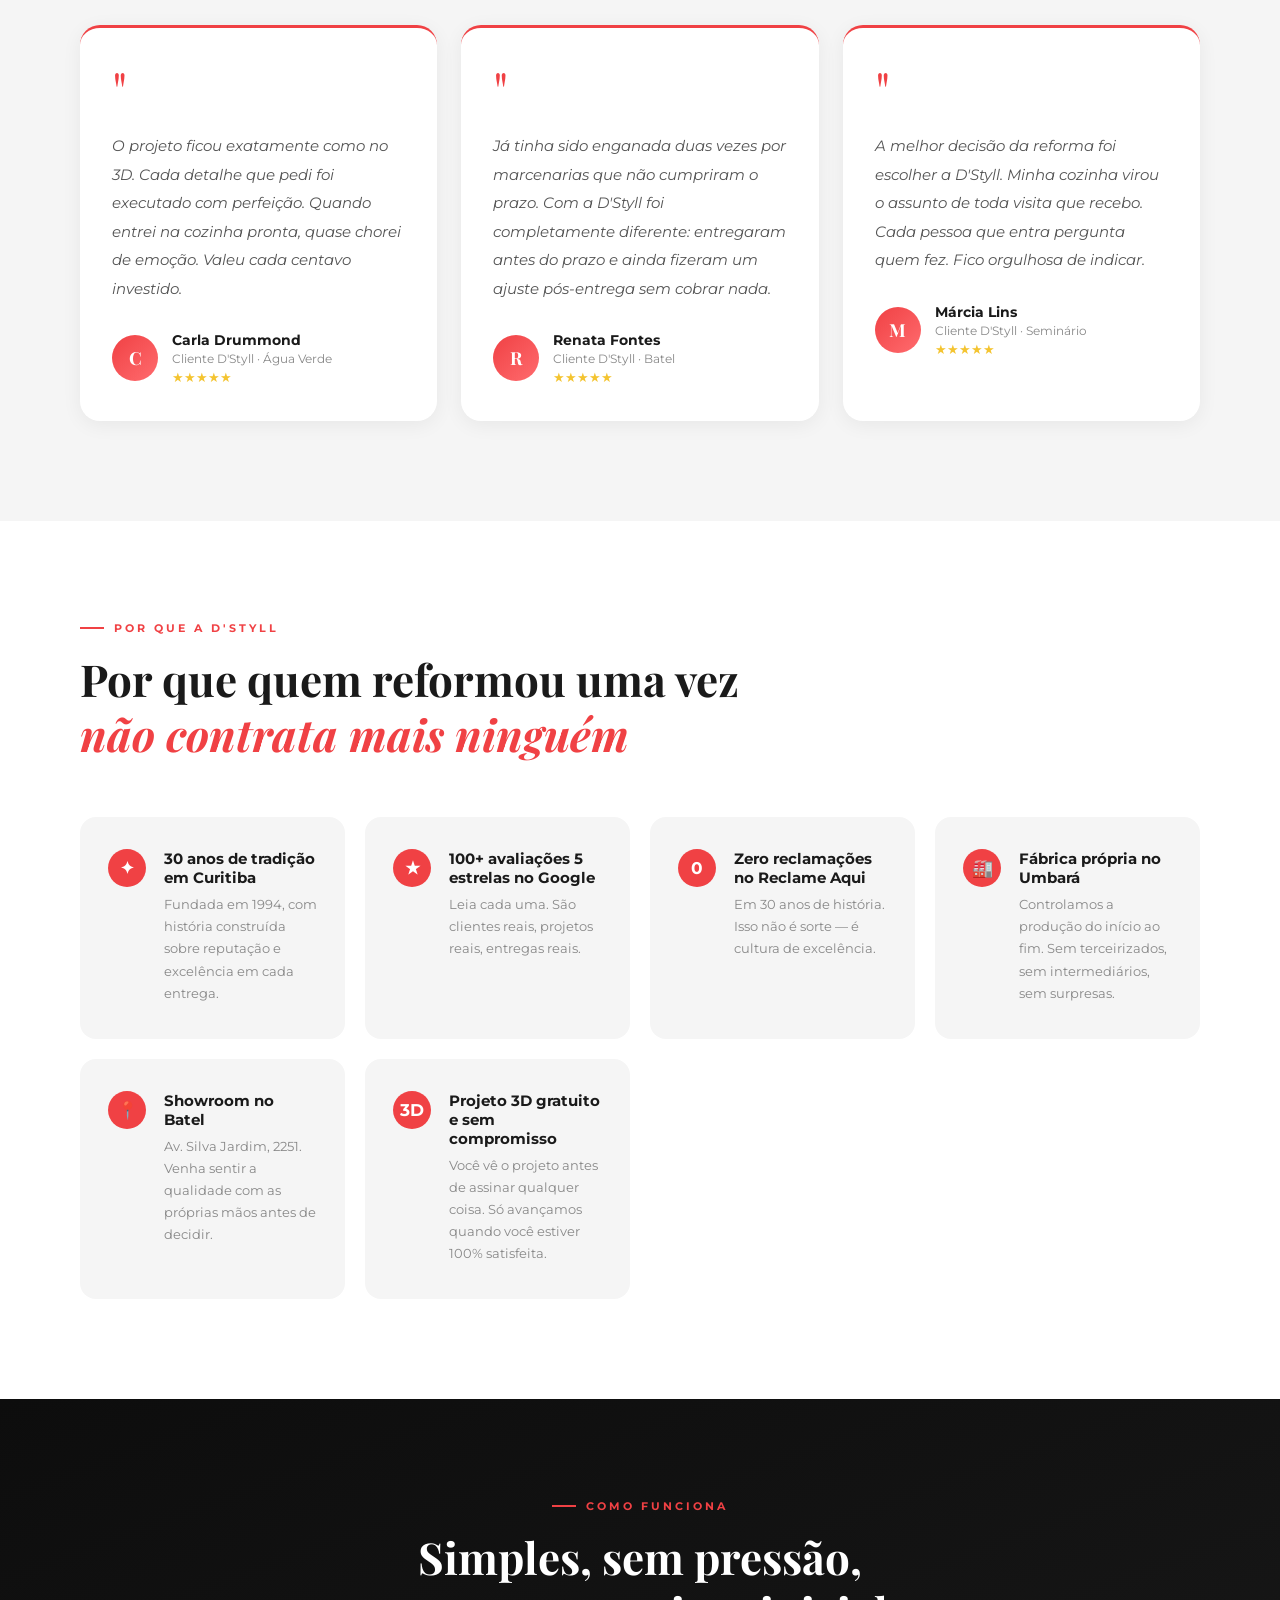
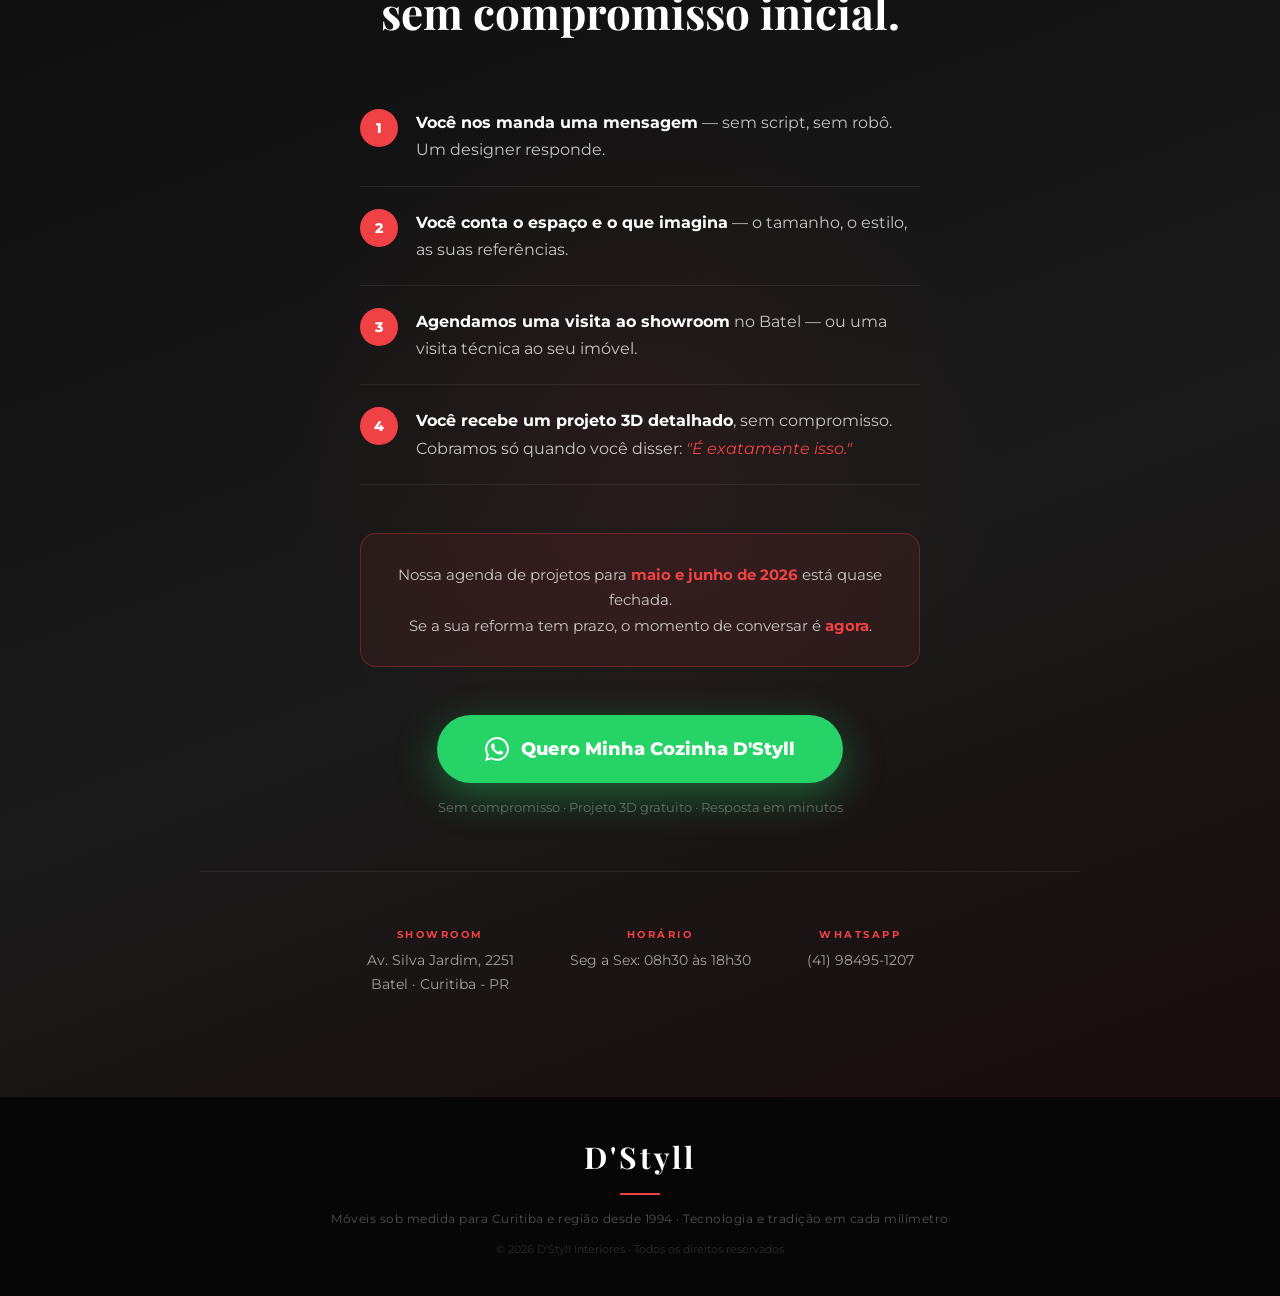
==== commit 30594738: "fix: aumentar visibilidade da foto hero" ====
--- a/index.html
+++ b/index.html
@@ -91,7 +91,7 @@
       background-image: url('https://images.unsplash.com/photo-1556909114-f6e7ad7d3136?w=1600&q=80');
       background-size: cover;
       background-position: center;
-      opacity: 0.18;
+      opacity: 0.45;
     }
     .hero-overlay {
       position: absolute;
@@ -99,18 +99,18 @@
       background:
         radial-gradient(ellipse 80% 60% at 20% 30%, rgba(240,65,68,0.10) 0%, transparent 60%),
         radial-gradient(ellipse 60% 80% at 80% 70%, rgba(196,163,90,0.07) 0%, transparent 60%),
-        linear-gradient(160deg, rgba(13,13,13,0.92) 0%, rgba(23,23,23,0.88) 100%);
+        linear-gradient(160deg, rgba(13,13,13,0.72) 0%, rgba(23,23,23,0.65) 100%);
       animation: bgPulse 8s ease-in-out infinite alternate;
     }
     @keyframes bgPulse {
       0%   { background:
         radial-gradient(ellipse 80% 60% at 20% 30%, rgba(240,65,68,0.10) 0%, transparent 60%),
         radial-gradient(ellipse 60% 80% at 80% 70%, rgba(196,163,90,0.07) 0%, transparent 60%),
-        linear-gradient(160deg, rgba(13,13,13,0.92) 0%, rgba(23,23,23,0.88) 100%); }
+        linear-gradient(160deg, rgba(13,13,13,0.72) 0%, rgba(23,23,23,0.65) 100%); }
       100% { background:
         radial-gradient(ellipse 80% 60% at 75% 25%, rgba(240,65,68,0.08) 0%, transparent 60%),
         radial-gradient(ellipse 70% 60% at 25% 75%, rgba(196,163,90,0.09) 0%, transparent 55%),
-        linear-gradient(160deg, rgba(13,13,13,0.94) 0%, rgba(26,21,16,0.90) 100%); }
+        linear-gradient(160deg, rgba(13,13,13,0.74) 0%, rgba(26,21,16,0.68) 100%); }
     }
     /* linhas decorativas */
     .hero-lines {
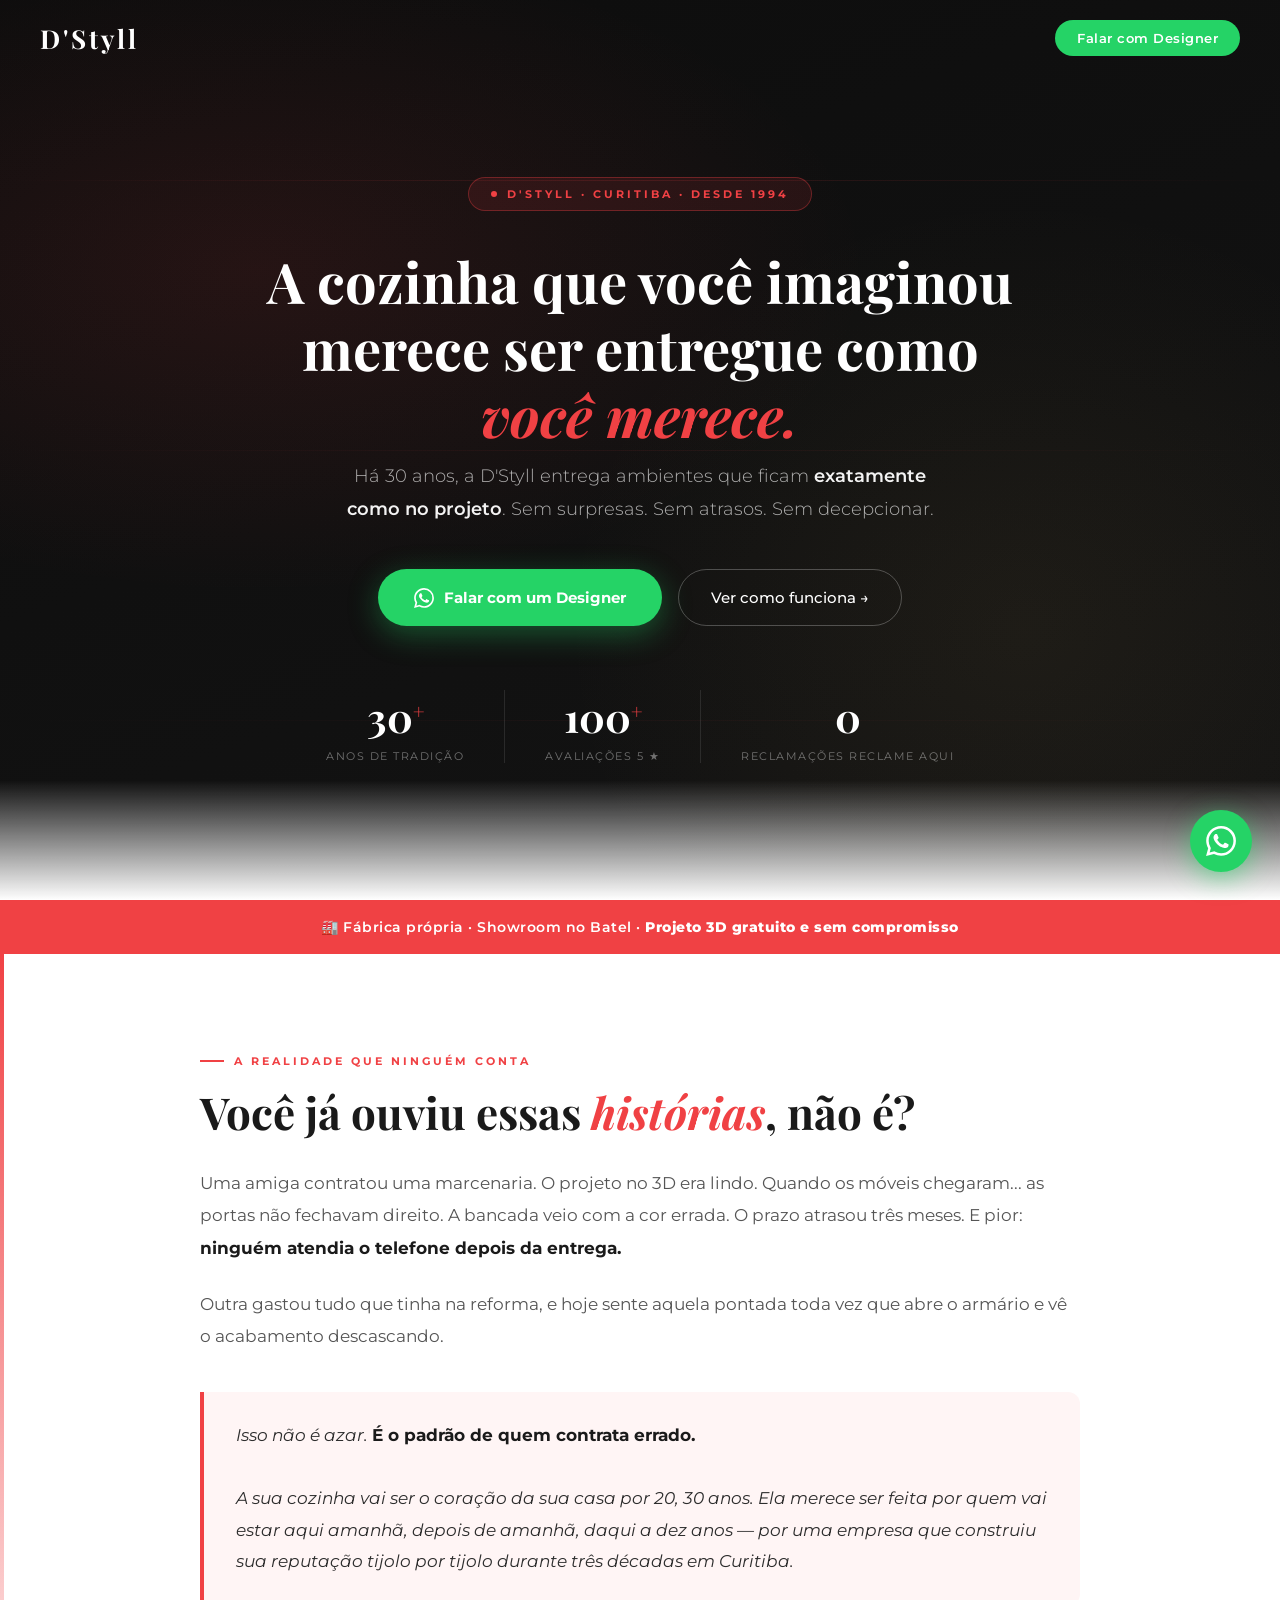
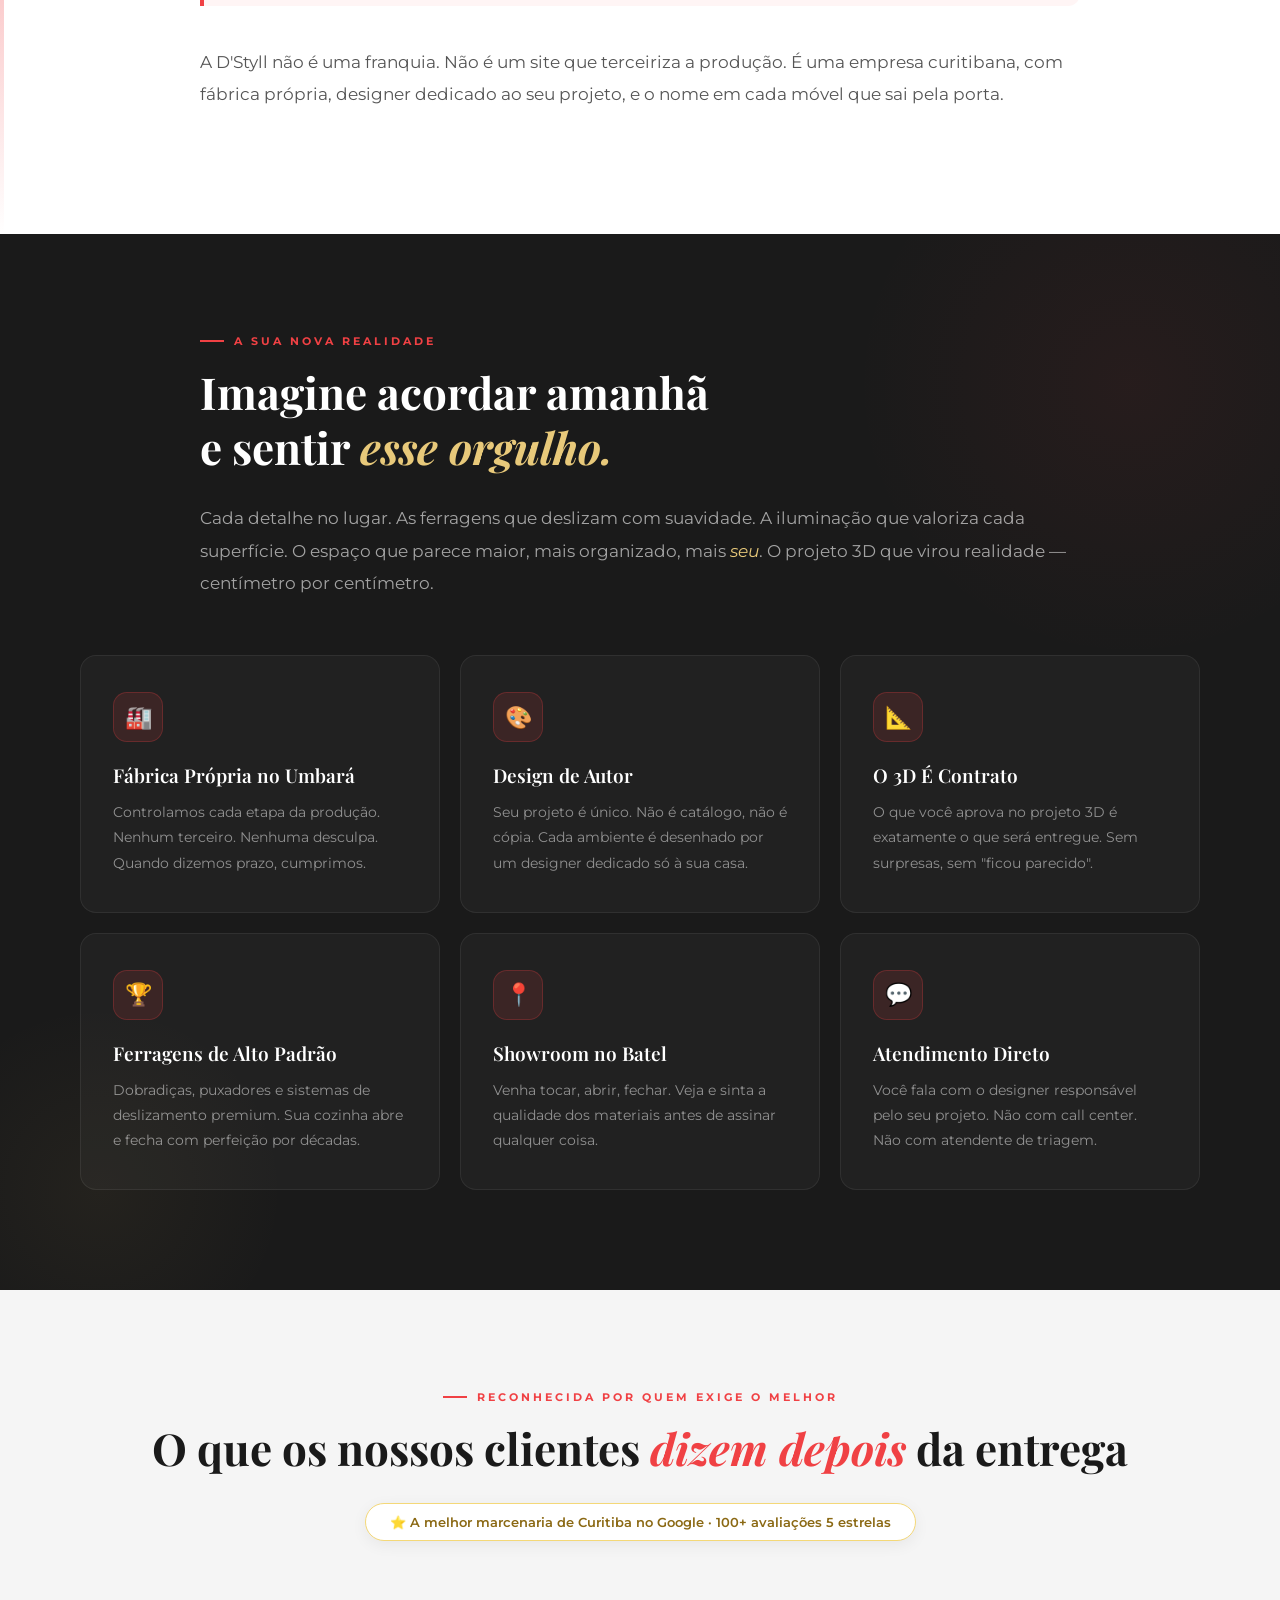
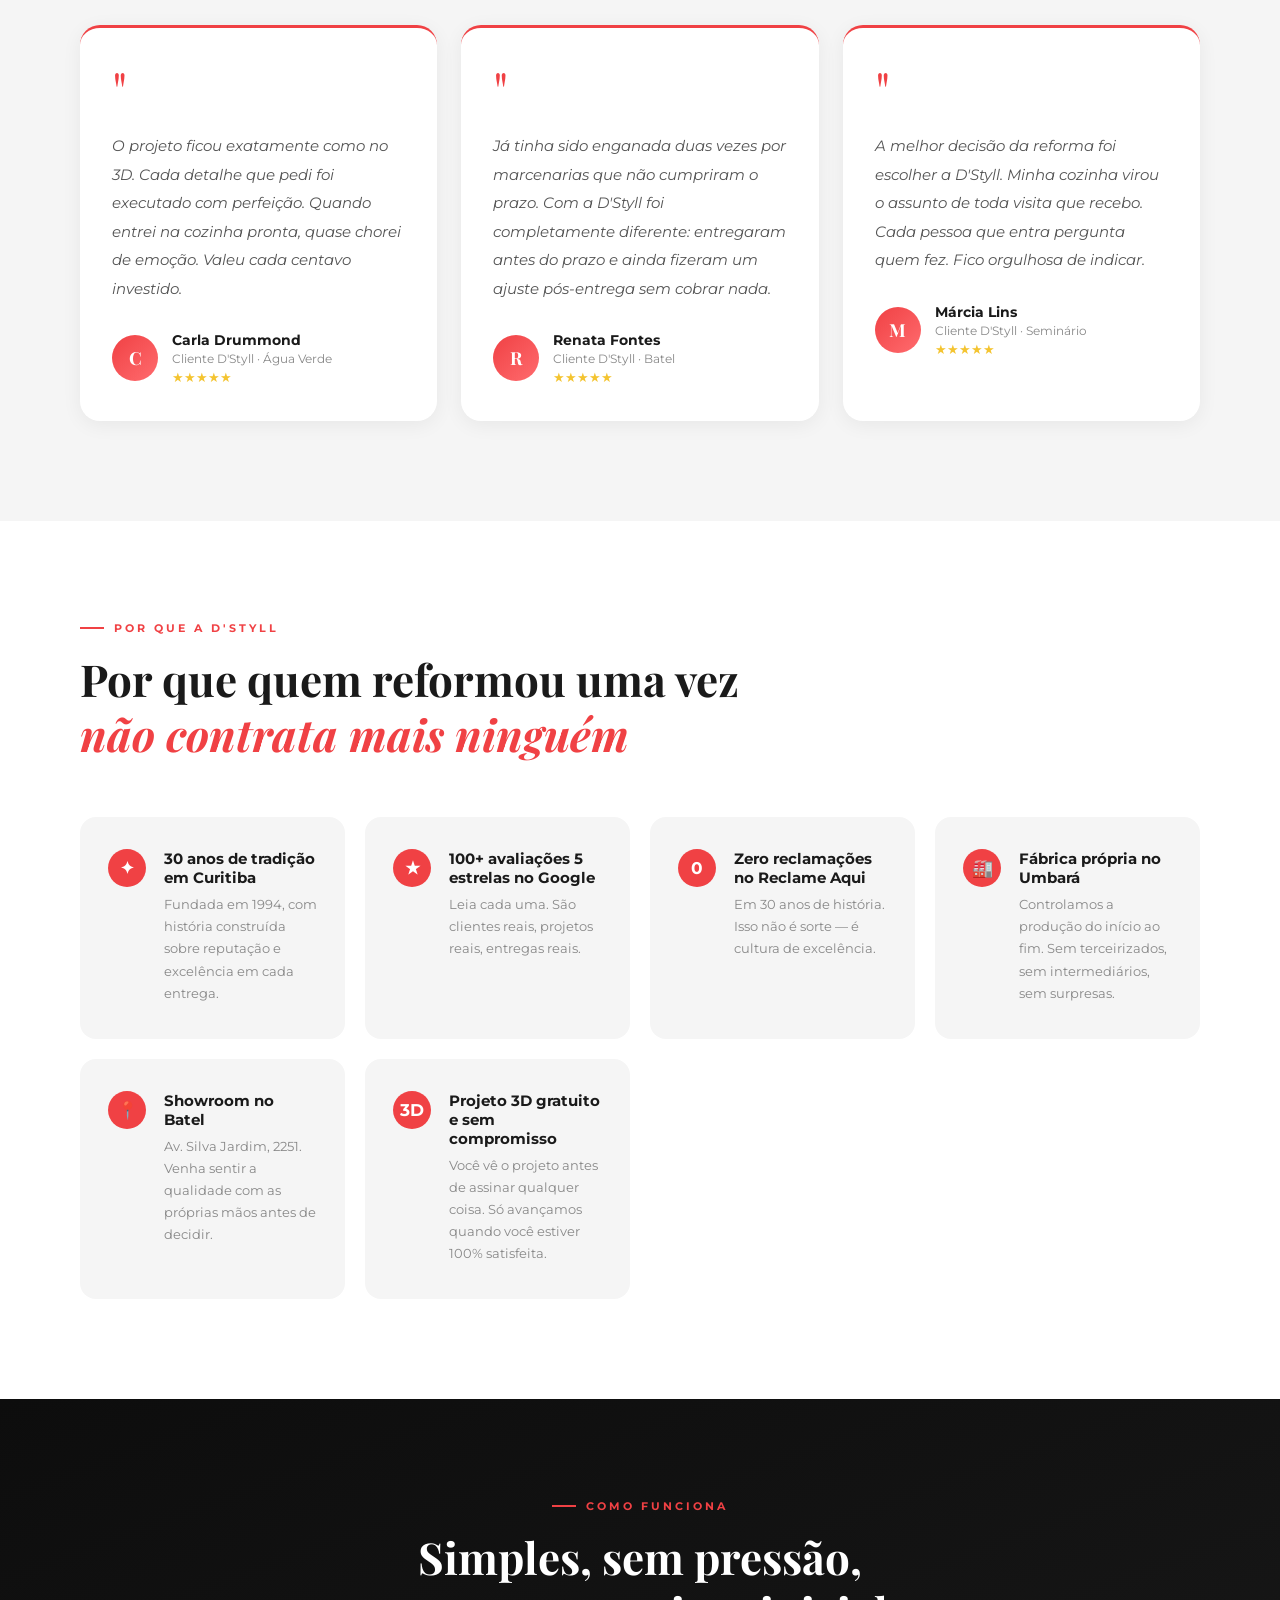
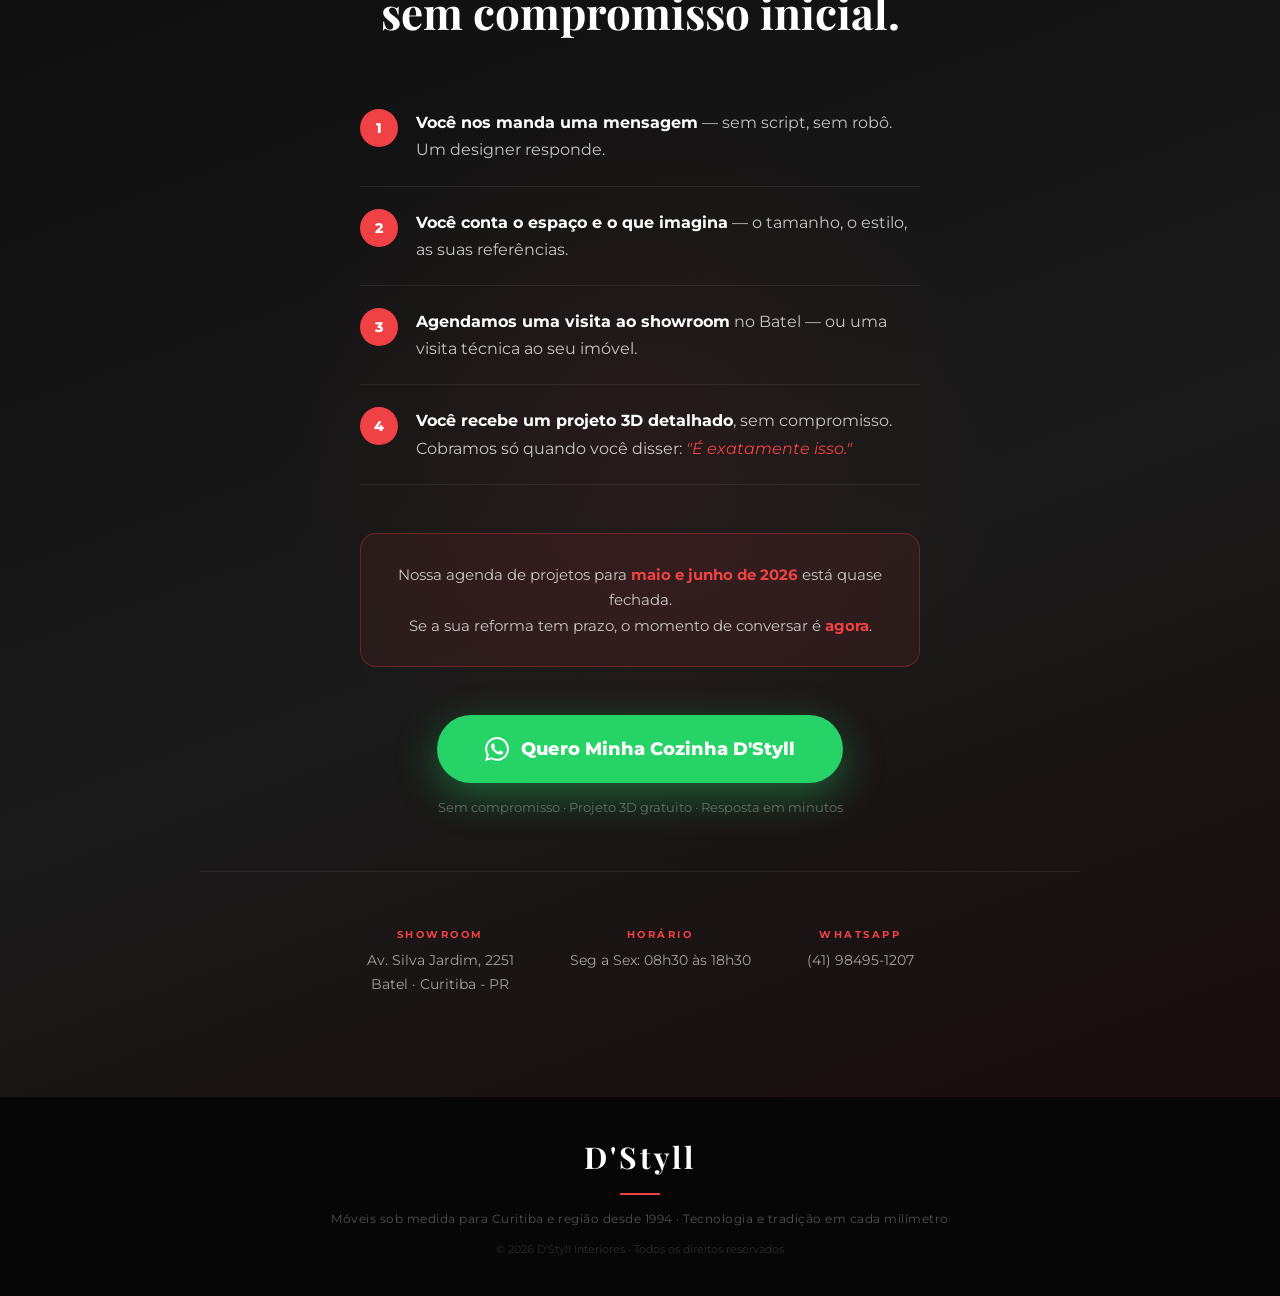
==== commit bb40c044: "fix: headline estatica - voce merece" ====
--- a/index.html
+++ b/index.html
@@ -788,14 +788,7 @@
         <span class="hero-badge-dot"></span>
         D'Styll · Curitiba · Desde 1994
       </div>
-      <h1>A cozinha que você imaginou<br>merece ser entregue como</h1>
-      <div class="hero-rotating-wrap">
-        <div class="hero-rotating">
-          <span>você imaginou.</span>
-          <span>no projeto 3D.</span>
-          <span>você merece.</span>
-        </div>
-      </div>
+      <h1>A cozinha que você imaginou<br>merece ser entregue como<br><em style="font-style:italic;color:var(--red);">você merece.</em></h1>
       <p class="hero-sub">
         Há 30 anos, a D'Styll entrega ambientes que ficam <strong>exatamente como no projeto</strong>. Sem surpresas. Sem atrasos. Sem decepcionar.
       </p>
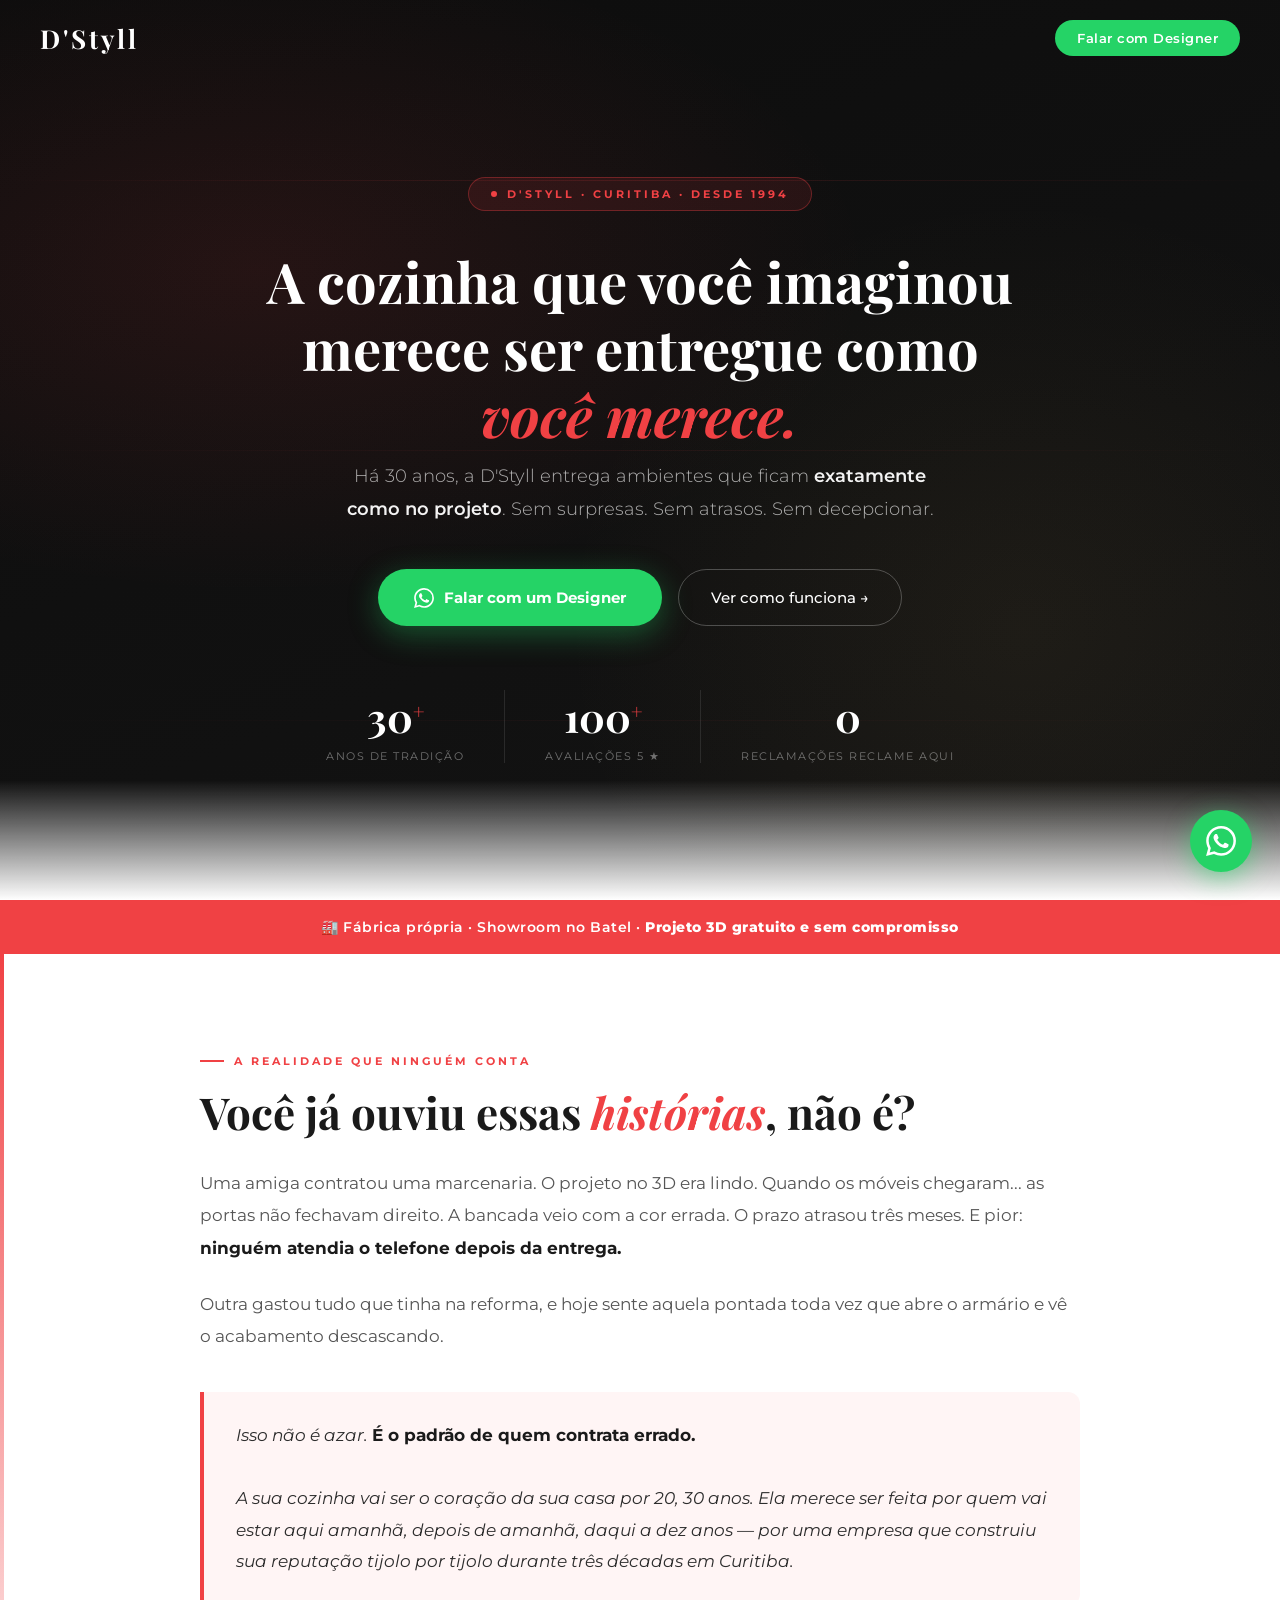
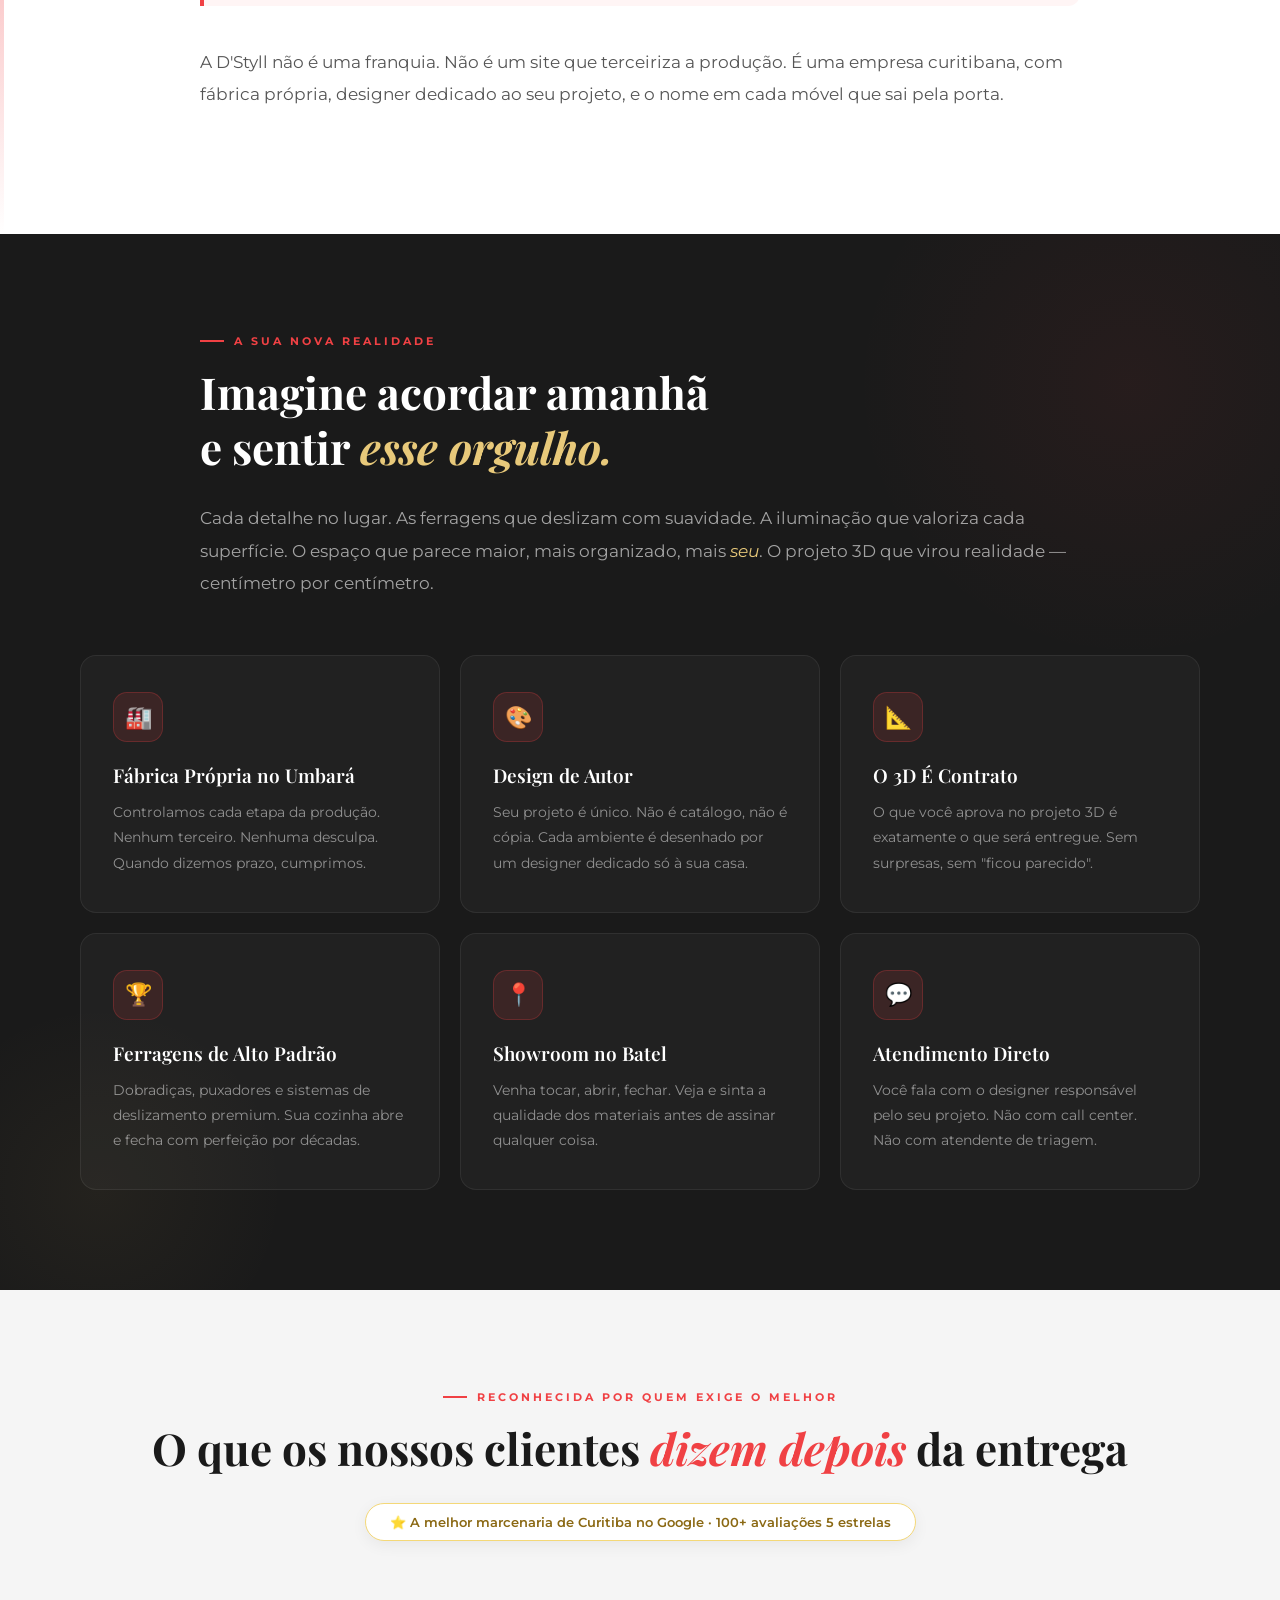
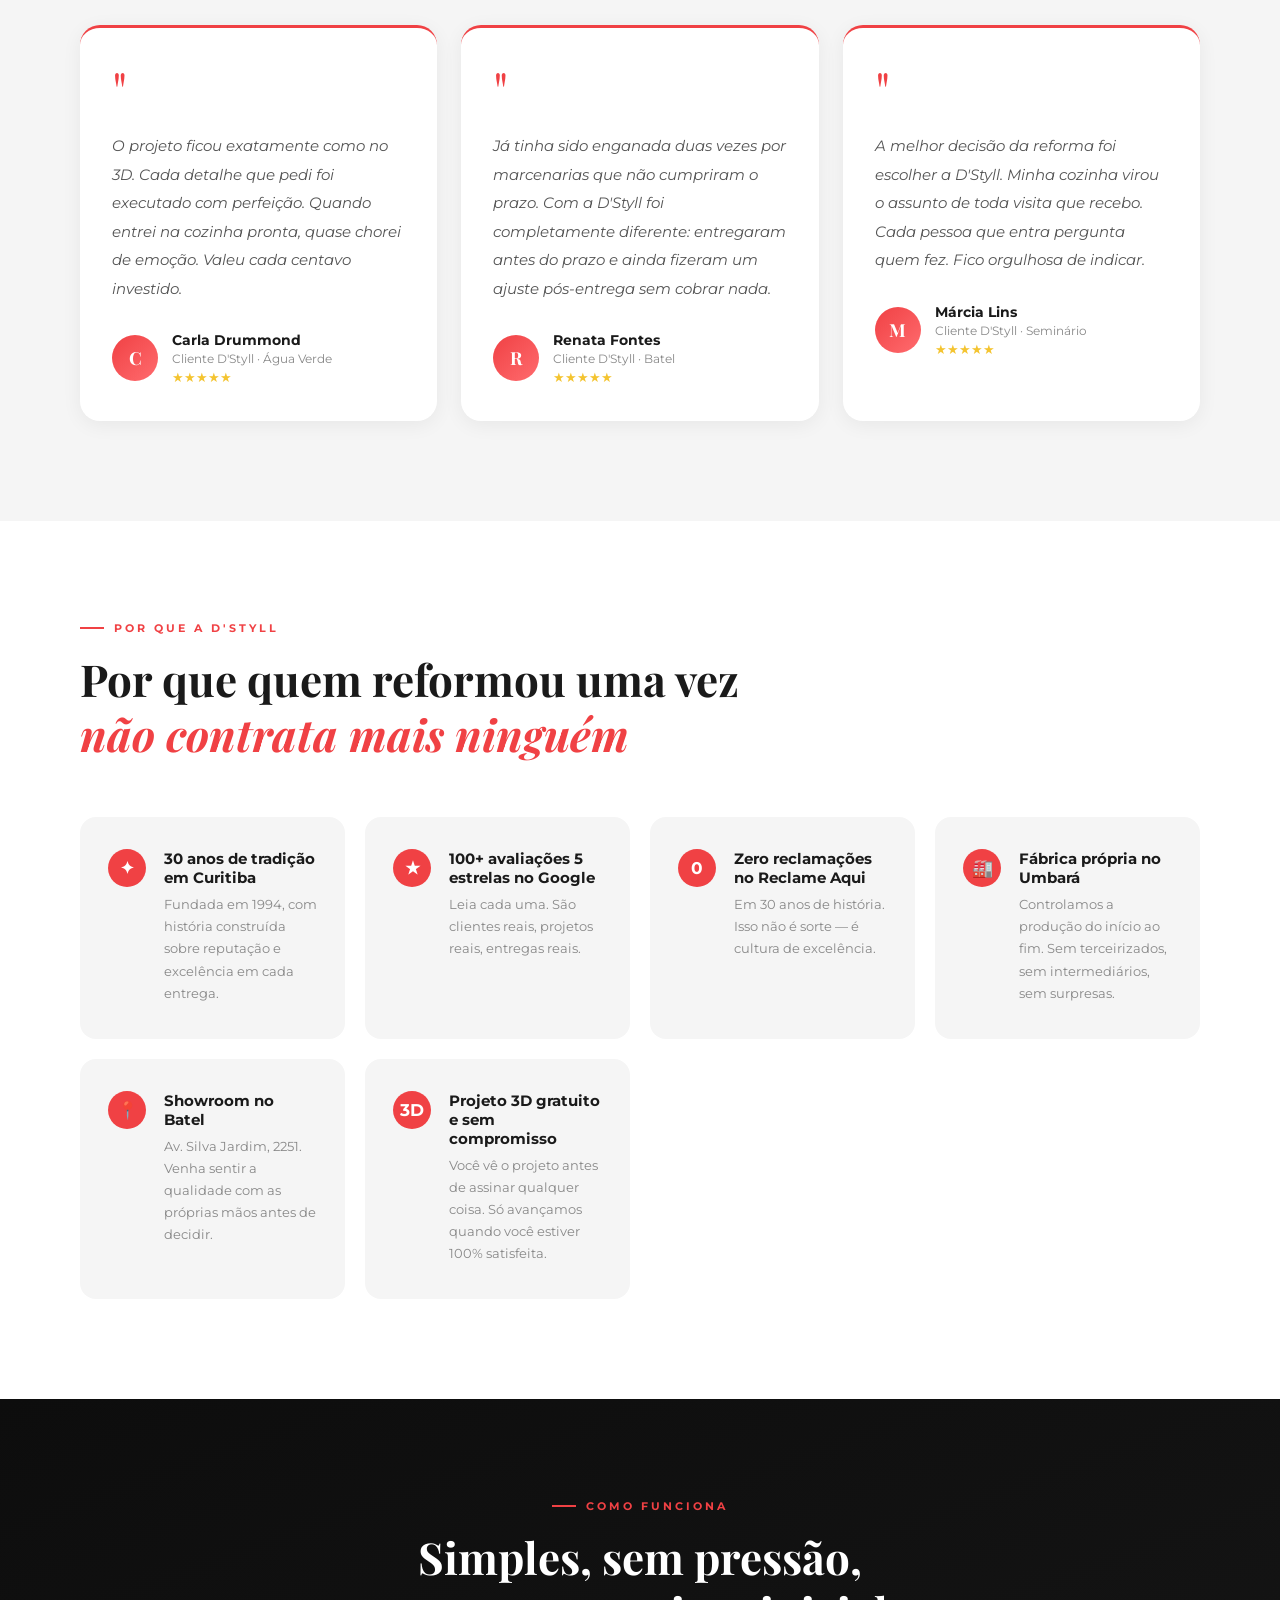
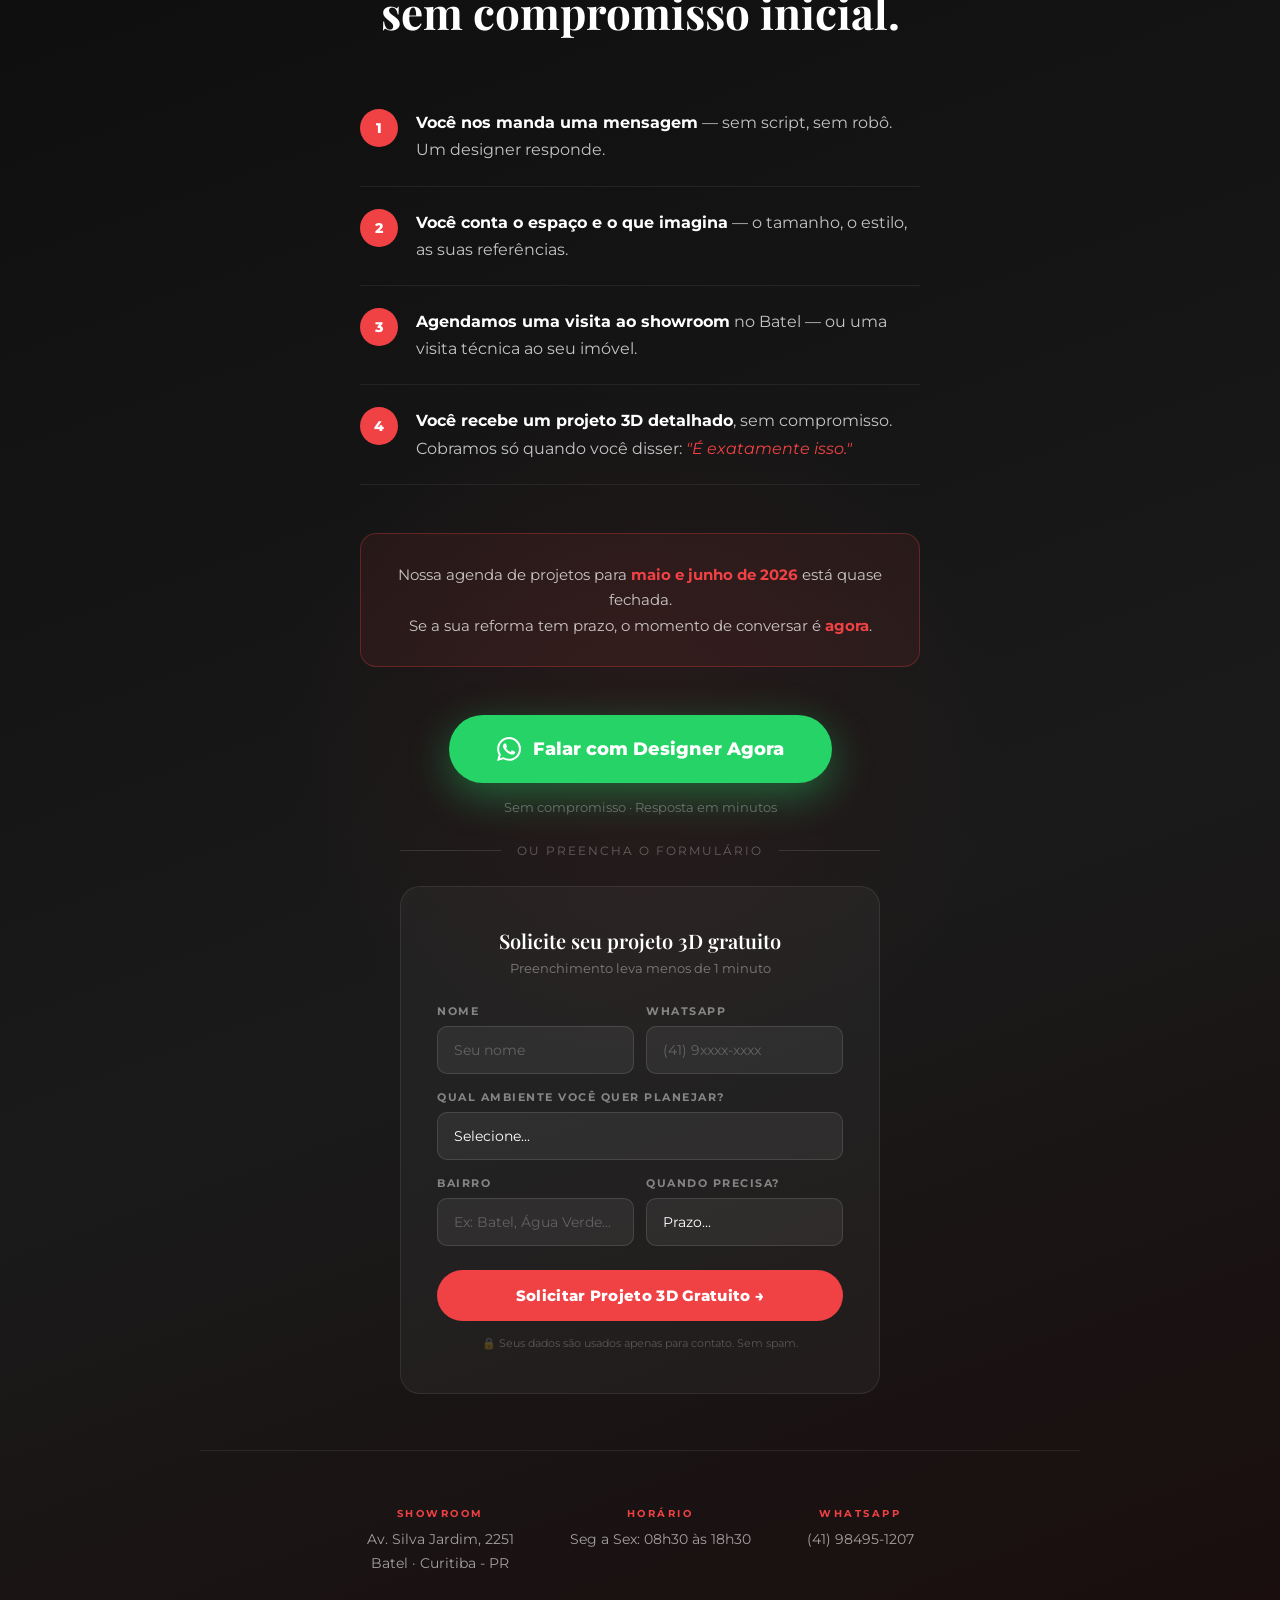
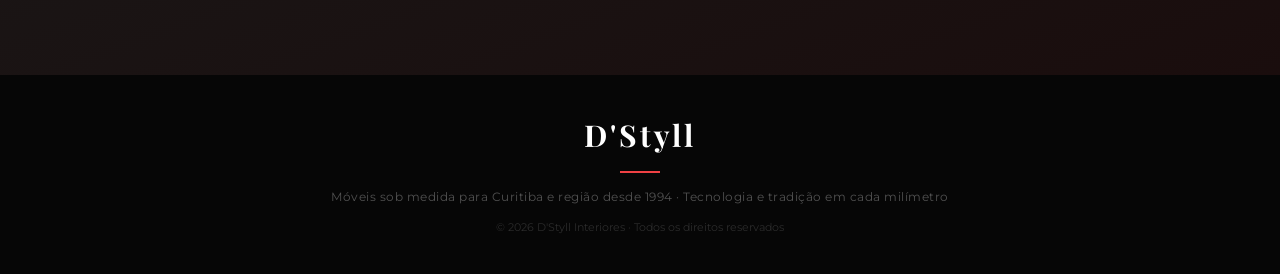
==== commit af68355e: "feat: LP A - WhatsApp + formulario qualificado" ====
--- a/index.html
+++ b/index.html
@@ -681,6 +681,122 @@
       box-shadow: 0 20px 50px rgba(37,211,102,0.5);
     }
     .cta-disclaimer { font-size: 13px; color: rgba(255,255,255,0.35); }
+
+    /* ─── FORMULÁRIO ─── */
+    .form-divider {
+      display: flex;
+      align-items: center;
+      gap: 16px;
+      max-width: 480px;
+      margin: 28px auto;
+    }
+    .form-divider::before, .form-divider::after {
+      content: '';
+      flex: 1;
+      height: 1px;
+      background: rgba(255,255,255,0.12);
+    }
+    .form-divider span {
+      font-size: 12px;
+      color: rgba(255,255,255,0.3);
+      letter-spacing: 2px;
+      text-transform: uppercase;
+      white-space: nowrap;
+    }
+    .lead-form {
+      background: rgba(255,255,255,0.04);
+      border: 1px solid rgba(255,255,255,0.08);
+      border-radius: 20px;
+      padding: 40px 36px;
+      max-width: 480px;
+      margin: 0 auto;
+      text-align: left;
+    }
+    .form-title {
+      font-family: 'Playfair Display', serif;
+      font-size: 20px;
+      font-weight: 600;
+      color: var(--white);
+      margin-bottom: 6px;
+      text-align: center;
+    }
+    .form-subtitle {
+      font-size: 13px;
+      color: rgba(255,255,255,0.4);
+      text-align: center;
+      margin-bottom: 28px;
+    }
+    .form-group { margin-bottom: 16px; }
+    .form-group label {
+      display: block;
+      font-size: 11px;
+      font-weight: 700;
+      letter-spacing: 1.5px;
+      text-transform: uppercase;
+      color: rgba(255,255,255,0.45);
+      margin-bottom: 8px;
+    }
+    .form-group input,
+    .form-group select {
+      width: 100%;
+      background: rgba(255,255,255,0.06);
+      border: 1px solid rgba(255,255,255,0.12);
+      border-radius: 10px;
+      padding: 14px 16px;
+      font-family: 'Montserrat', sans-serif;
+      font-size: 14px;
+      color: var(--white);
+      transition: border-color 0.3s, background 0.3s;
+      outline: none;
+      -webkit-appearance: none;
+    }
+    .form-group select option { background: #1a1a1a; color: var(--white); }
+    .form-group input::placeholder { color: rgba(255,255,255,0.25); }
+    .form-group input:focus,
+    .form-group select:focus {
+      border-color: var(--red);
+      background: rgba(240,65,68,0.06);
+    }
+    .form-row { display: grid; grid-template-columns: 1fr 1fr; gap: 12px; }
+    @media (max-width: 480px) { .form-row { grid-template-columns: 1fr; } }
+    .btn-form-submit {
+      width: 100%;
+      background: var(--red);
+      color: var(--white);
+      border: none;
+      border-radius: 50px;
+      padding: 16px;
+      font-family: 'Montserrat', sans-serif;
+      font-size: 15px;
+      font-weight: 800;
+      cursor: pointer;
+      margin-top: 8px;
+      transition: all 0.3s;
+      letter-spacing: 0.3px;
+      position: relative;
+      overflow: hidden;
+    }
+    .btn-form-submit::before {
+      content: '';
+      position: absolute;
+      top: -50%; left: -60%;
+      width: 40%; height: 200%;
+      background: rgba(255,255,255,0.15);
+      transform: skewX(-20deg);
+      animation: shine 3s infinite;
+    }
+    .btn-form-submit:hover {
+      background: var(--red-dark);
+      transform: translateY(-2px);
+      box-shadow: 0 8px 24px rgba(240,65,68,0.4);
+    }
+    .form-privacy {
+      font-size: 11px;
+      color: rgba(255,255,255,0.25);
+      text-align: center;
+      margin-top: 14px;
+      line-height: 1.6;
+    }
 
     .showroom-info {
       margin-top: 56px;
@@ -1023,9 +1139,57 @@
       <div class="cta-final-group">
         <a href="https://wa.me/5541984951207?text=Olá! Quero falar com um designer sobre minha cozinha planejada." class="btn-cta-final" target="_blank">
           <svg width="24" height="24" viewBox="0 0 24 24" fill="white"><path d="M17.472 14.382c-.297-.149-1.758-.867-2.03-.967-.273-.099-.471-.148-.67.15-.197.297-.767.966-.94 1.164-.173.199-.347.223-.644.075-.297-.15-1.255-.463-2.39-1.475-.883-.788-1.48-1.761-1.653-2.059-.173-.297-.018-.458.13-.606.134-.133.298-.347.446-.52.149-.174.198-.298.298-.497.099-.198.05-.371-.025-.52-.075-.149-.669-1.612-.916-2.207-.242-.579-.487-.5-.669-.51-.173-.008-.371-.01-.57-.01-.198 0-.52.074-.792.372-.272.297-1.04 1.016-1.04 2.479 0 1.462 1.065 2.875 1.213 3.074.149.198 2.096 3.2 5.077 4.487.709.306 1.262.489 1.694.625.712.227 1.36.195 1.871.118.571-.085 1.758-.719 2.006-1.413.248-.694.248-1.289.173-1.413-.074-.124-.272-.198-.57-.347m-5.421 7.403h-.004a9.87 9.87 0 01-5.031-1.378l-.361-.214-3.741.982.998-3.648-.235-.374a9.86 9.86 0 01-1.51-5.26c.001-5.45 4.436-9.884 9.888-9.884 2.64 0 5.122 1.03 6.988 2.898a9.825 9.825 0 012.893 6.994c-.003 5.45-4.437 9.884-9.885 9.884m8.413-18.297A11.815 11.815 0 0012.05 0C5.495 0 .16 5.335.157 11.892c0 2.096.547 4.142 1.588 5.945L.057 24l6.305-1.654a11.882 11.882 0 005.683 1.448h.005c6.554 0 11.89-5.335 11.893-11.893a11.821 11.821 0 00-3.48-8.413z"/></svg>
-          Quero Minha Cozinha D'Styll
+          Falar com Designer Agora
         </a>
-        <p class="cta-disclaimer">Sem compromisso · Projeto 3D gratuito · Resposta em minutos</p>
+        <p class="cta-disclaimer">Sem compromisso · Resposta em minutos</p>
+      </div>
+
+      <div class="form-divider"><span>ou preencha o formulário</span></div>
+
+      <div class="lead-form">
+        <div class="form-title">Solicite seu projeto 3D gratuito</div>
+        <div class="form-subtitle">Preenchimento leva menos de 1 minuto</div>
+        <form id="leadForm">
+          <div class="form-row">
+            <div class="form-group">
+              <label>Nome</label>
+              <input type="text" name="nome" placeholder="Seu nome" required>
+            </div>
+            <div class="form-group">
+              <label>WhatsApp</label>
+              <input type="tel" name="whatsapp" placeholder="(41) 9xxxx-xxxx" required>
+            </div>
+          </div>
+          <div class="form-group">
+            <label>Qual ambiente você quer planejar?</label>
+            <select name="ambiente" required>
+              <option value="" disabled selected>Selecione...</option>
+              <option>Cozinha planejada</option>
+              <option>Closet / Guarda-roupa</option>
+              <option>Sala planejada</option>
+              <option>Home office</option>
+              <option>Área gourmet</option>
+              <option>Mais de um ambiente</option>
+            </select>
+          </div>
+          <div class="form-row">
+            <div class="form-group">
+              <label>Bairro</label>
+              <input type="text" name="bairro" placeholder="Ex: Batel, Água Verde..." required>
+            </div>
+            <div class="form-group">
+              <label>Quando precisa?</label>
+              <select name="prazo" required>
+                <option value="" disabled selected>Prazo...</option>
+                <option>Em até 3 meses</option>
+                <option>Entre 3 e 6 meses</option>
+                <option>Mais de 6 meses</option>
+              </select>
+            </div>
+          </div>
+          <button type="submit" class="btn-form-submit">Solicitar Projeto 3D Gratuito →</button>
+          <p class="form-privacy">🔒 Seus dados são usados apenas para contato. Sem spam.</p>
+        </form>
       </div>
       <div class="showroom-info">
         <div class="showroom-item">
@@ -1095,6 +1259,14 @@
       });
     }, { threshold: 0.5 });
     document.querySelectorAll('.counter').forEach(el => cObserver.observe(el));
+
+    // Formulário → WhatsApp
+    document.getElementById('leadForm').addEventListener('submit', function(e) {
+      e.preventDefault();
+      const d = Object.fromEntries(new FormData(this));
+      const msg = `Olá! Tenho interesse em um projeto D'Styll.\n\n👤 Nome: ${d.nome}\n📱 WhatsApp: ${d.whatsapp}\n🏠 Ambiente: ${d.ambiente}\n📍 Bairro: ${d.bairro}\n📅 Prazo: ${d.prazo}\n\nGostaria de saber mais sobre o projeto 3D gratuito.`;
+      window.open('https://wa.me/5541984951207?text=' + encodeURIComponent(msg), '_blank');
+    });
   </script>
 </body>
 </html>
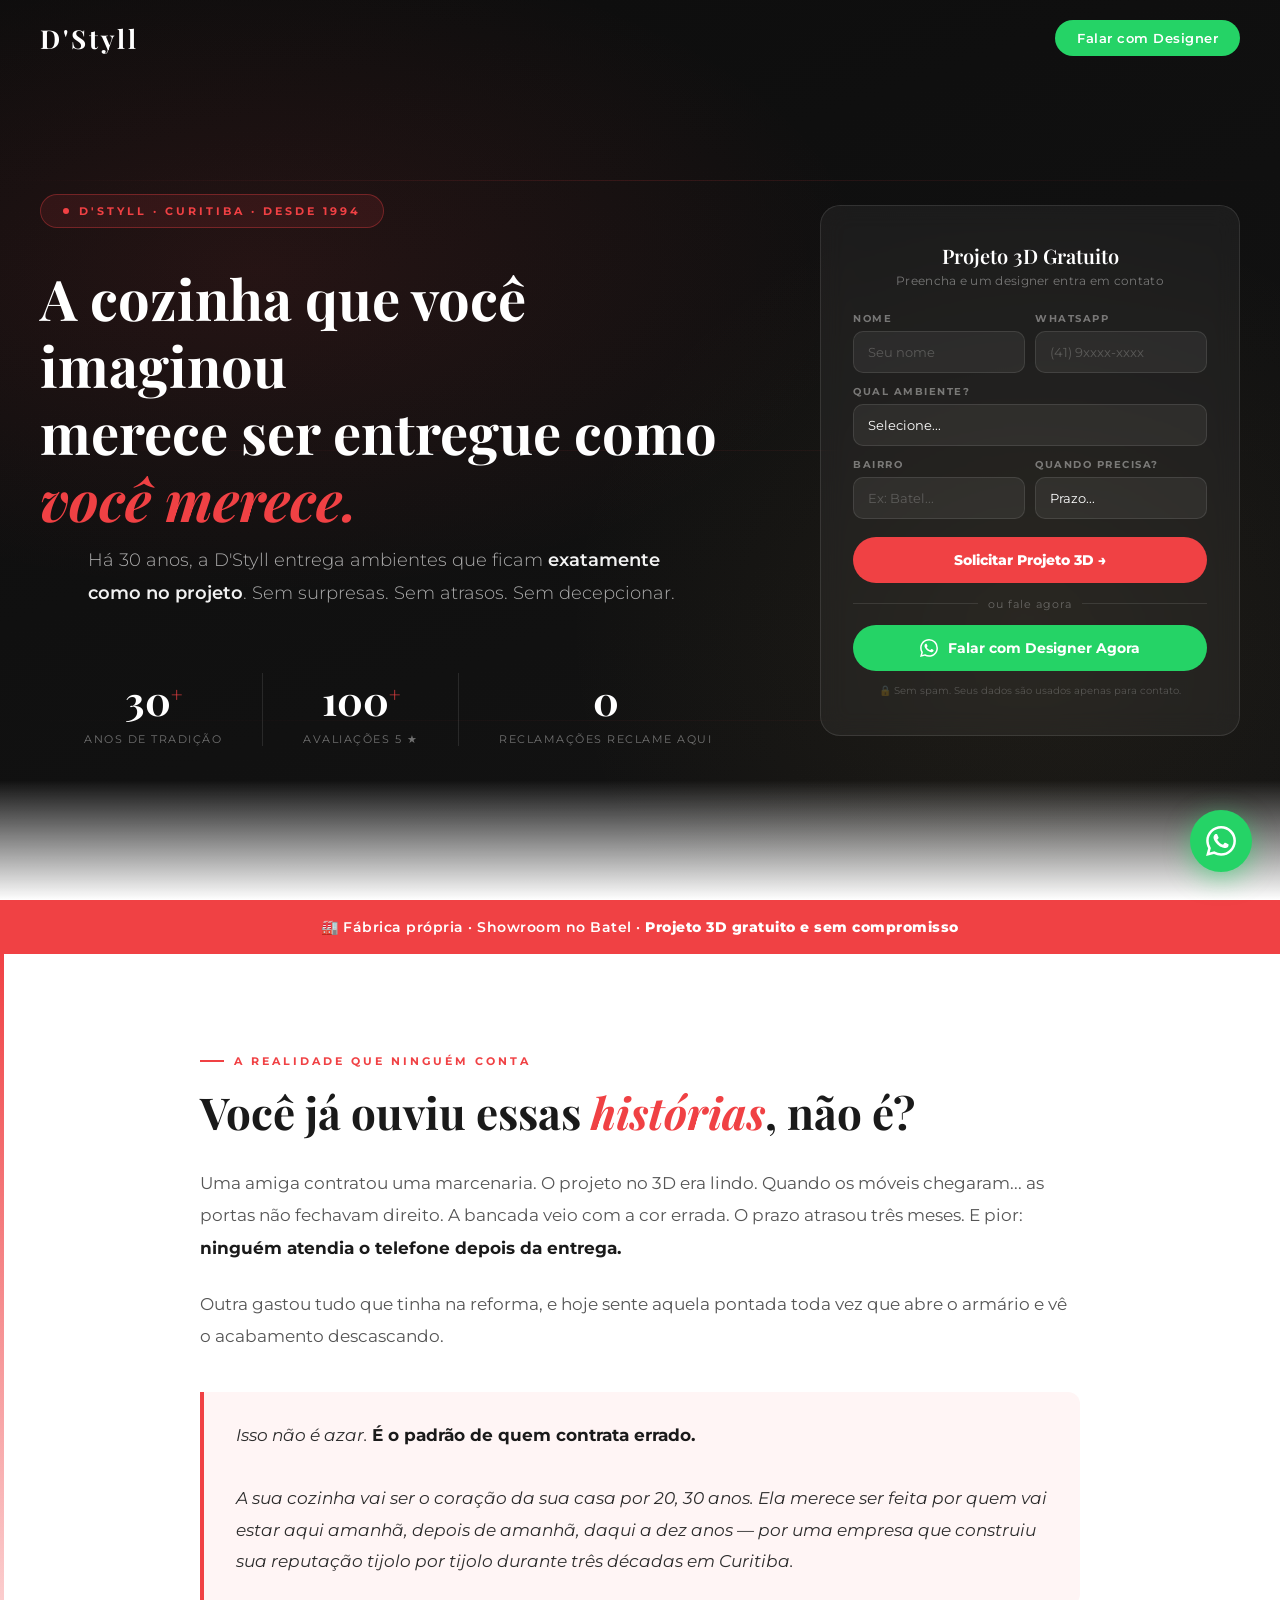
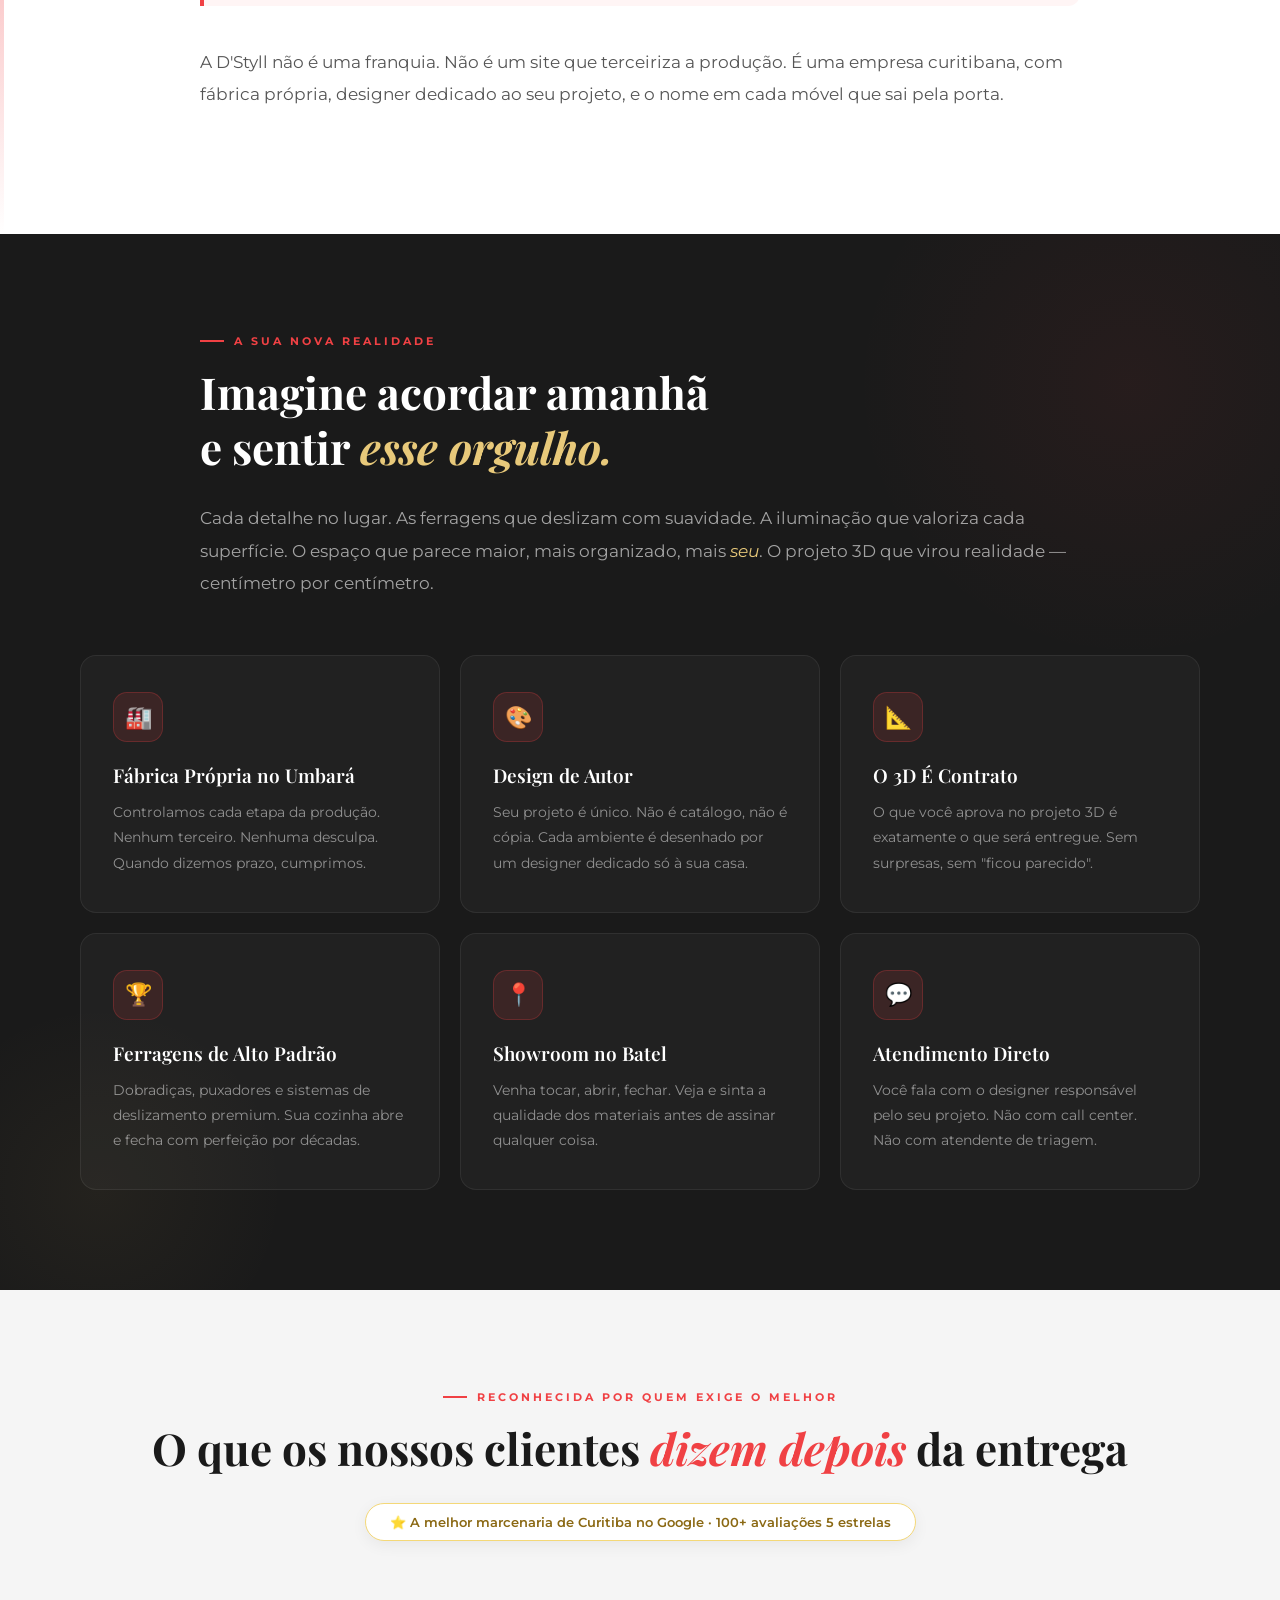
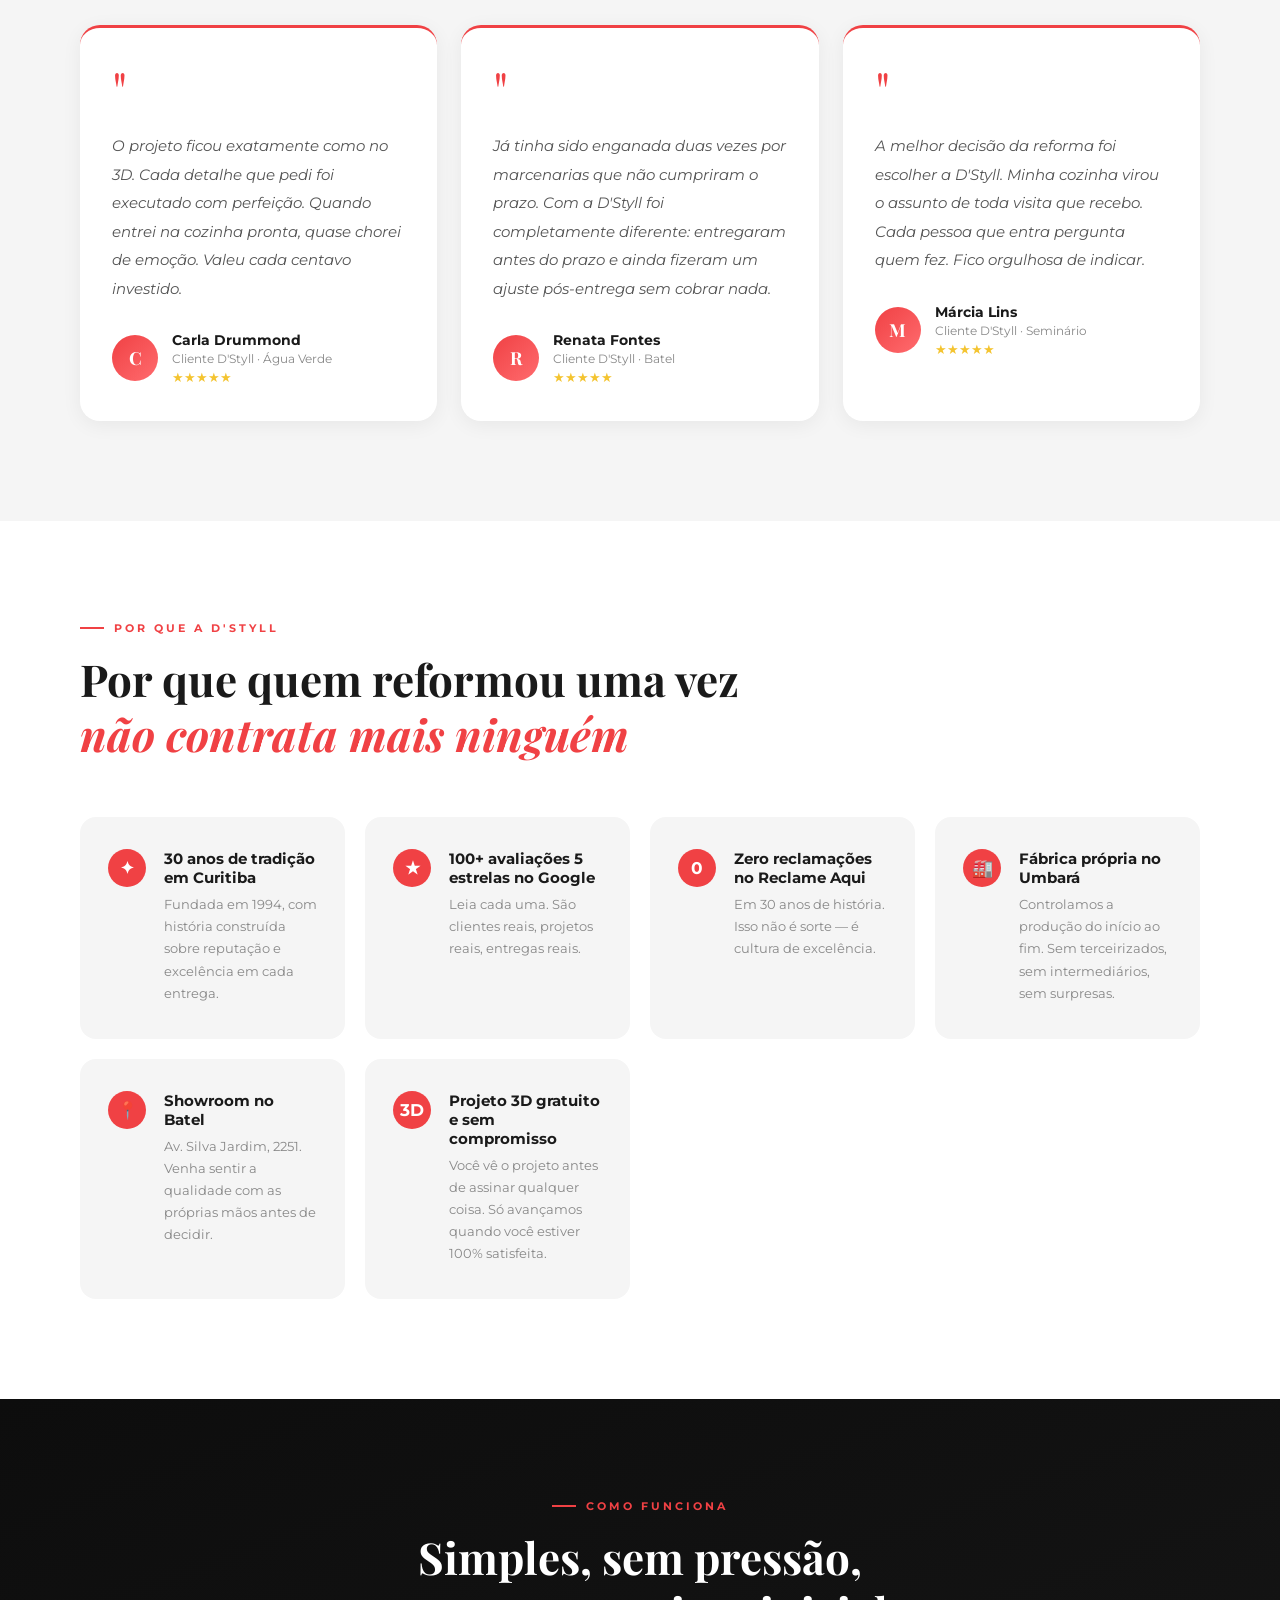
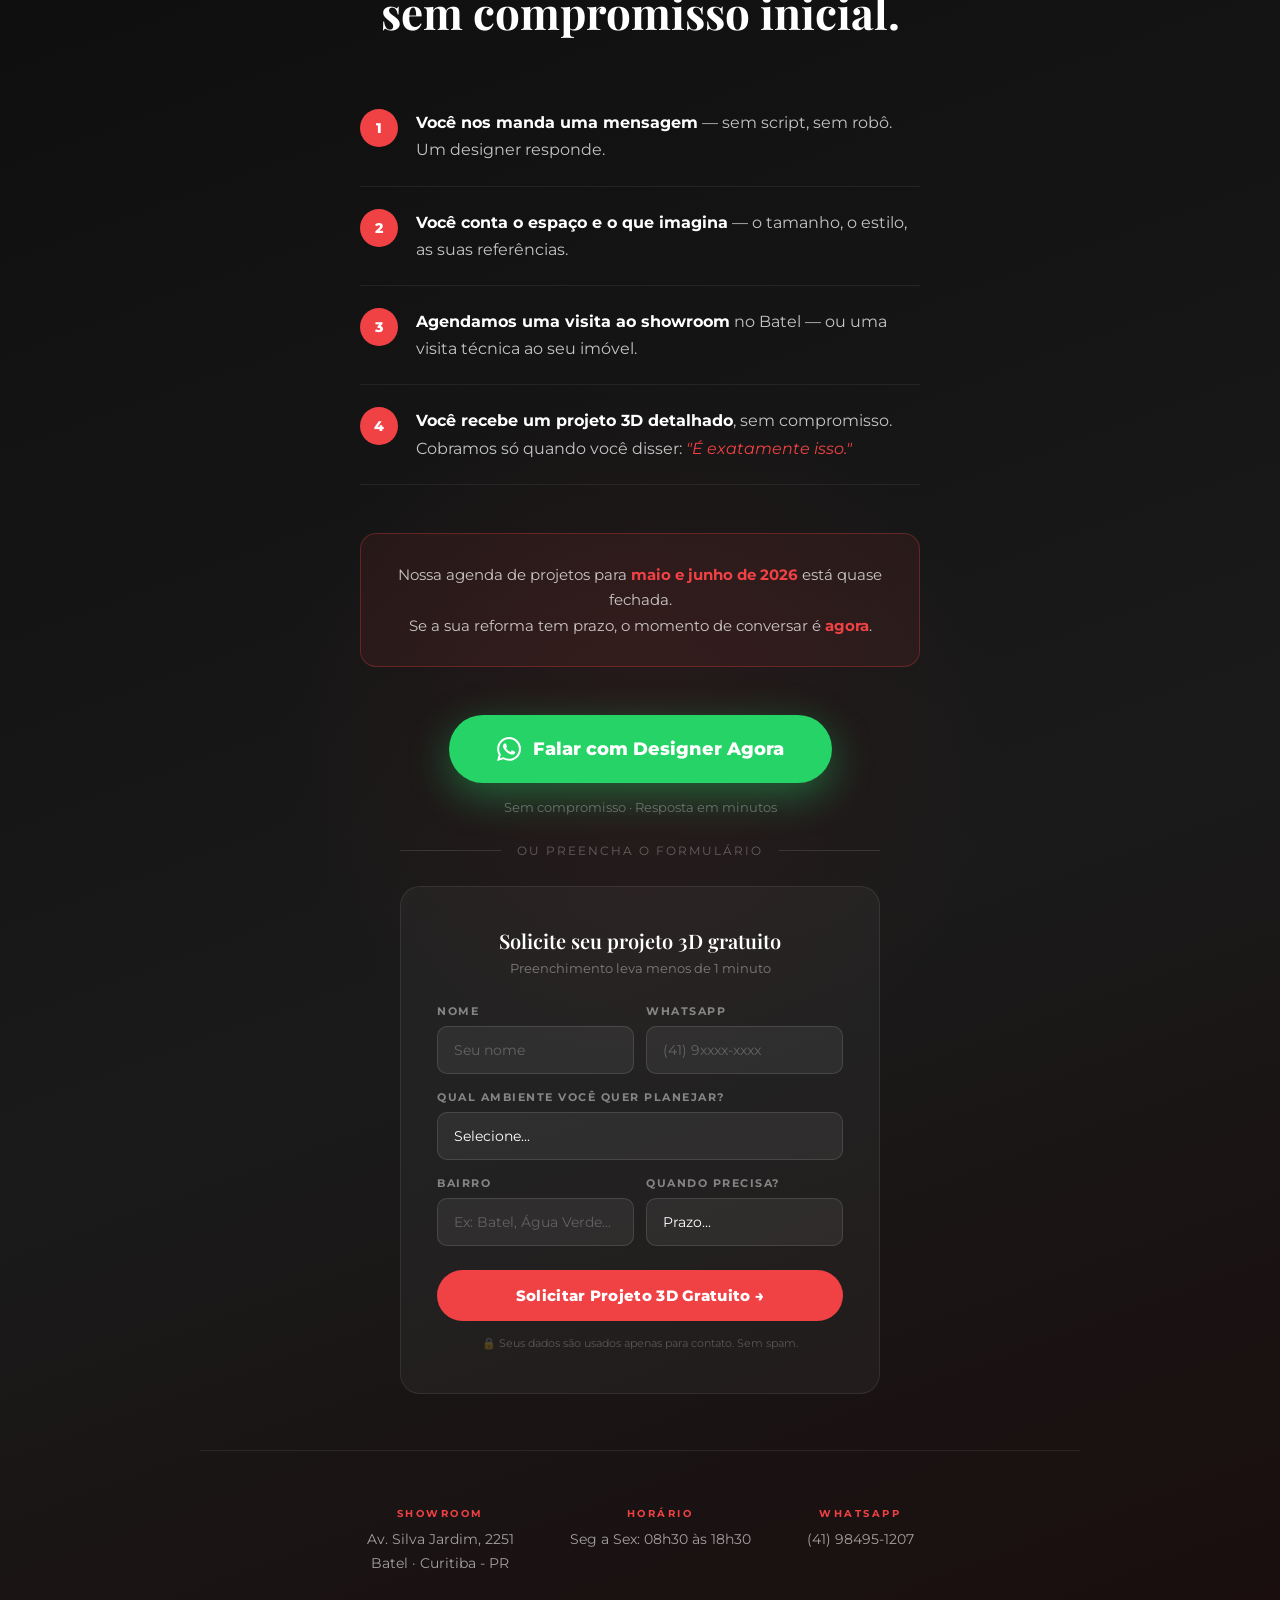
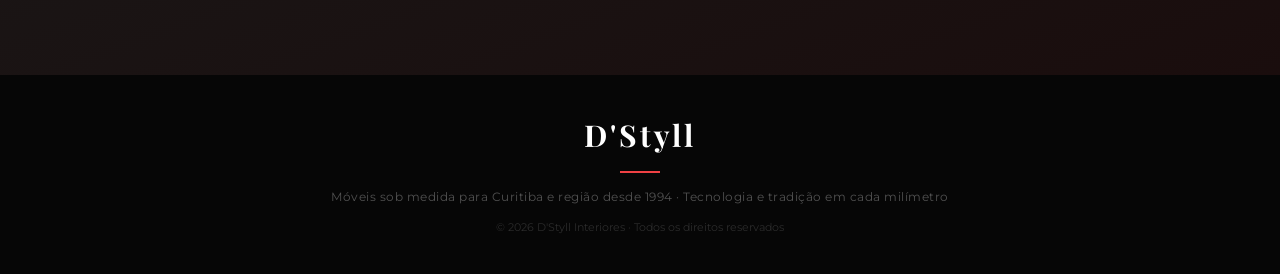
==== commit 4b736a64: "feat: formulario no hero ao lado do whatsapp" ====
--- a/index.html
+++ b/index.html
@@ -79,8 +79,7 @@
       display: flex;
       align-items: center;
       justify-content: center;
-      text-align: center;
-      padding: 120px 24px 80px;
+      padding: 120px 40px 80px;
       position: relative;
       overflow: hidden;
     }
@@ -142,11 +141,166 @@
       background: linear-gradient(to bottom, transparent, var(--white));
       z-index: 1;
     }
+    .hero-inner {
+      position: relative;
+      z-index: 2;
+      max-width: 1200px;
+      width: 100%;
+      display: grid;
+      grid-template-columns: 1fr 420px;
+      gap: 64px;
+      align-items: center;
+    }
+    @media (max-width: 960px) {
+      .hero-inner {
+        grid-template-columns: 1fr;
+        text-align: center;
+        gap: 48px;
+      }
+      .hero-cta-group { justify-content: center; }
+      .hero-stats { justify-content: center; }
+    }
     .hero-content {
       position: relative;
       z-index: 2;
-      max-width: 860px;
-    }
+    }
+    /* formulário no hero */
+    .hero-form-card {
+      background: rgba(255,255,255,0.05);
+      border: 1px solid rgba(255,255,255,0.1);
+      border-radius: 20px;
+      padding: 36px 32px;
+      backdrop-filter: blur(12px);
+      animation: fadeDown 0.8s 0.3s ease both;
+    }
+    .hero-form-title {
+      font-family: 'Playfair Display', serif;
+      font-size: 20px;
+      font-weight: 600;
+      color: var(--white);
+      margin-bottom: 4px;
+      text-align: center;
+    }
+    .hero-form-sub {
+      font-size: 12px;
+      color: rgba(255,255,255,0.4);
+      text-align: center;
+      margin-bottom: 24px;
+      letter-spacing: 0.3px;
+    }
+    .hf-group { margin-bottom: 12px; }
+    .hf-group label {
+      display: block;
+      font-size: 10px;
+      font-weight: 700;
+      letter-spacing: 1.5px;
+      text-transform: uppercase;
+      color: rgba(255,255,255,0.4);
+      margin-bottom: 6px;
+    }
+    .hf-group input,
+    .hf-group select {
+      width: 100%;
+      background: rgba(255,255,255,0.06);
+      border: 1px solid rgba(255,255,255,0.1);
+      border-radius: 10px;
+      padding: 12px 14px;
+      font-family: 'Montserrat', sans-serif;
+      font-size: 13px;
+      color: var(--white);
+      outline: none;
+      transition: border-color 0.3s, background 0.3s;
+      -webkit-appearance: none;
+    }
+    .hf-group select option { background: #1a1a1a; color: var(--white); }
+    .hf-group input::placeholder { color: rgba(255,255,255,0.22); }
+    .hf-group input:focus,
+    .hf-group select:focus {
+      border-color: var(--red);
+      background: rgba(240,65,68,0.06);
+    }
+    .hf-row { display: grid; grid-template-columns: 1fr 1fr; gap: 10px; }
+    .btn-hf-submit {
+      width: 100%;
+      background: var(--red);
+      color: var(--white);
+      border: none;
+      border-radius: 50px;
+      padding: 14px;
+      font-family: 'Montserrat', sans-serif;
+      font-size: 14px;
+      font-weight: 800;
+      cursor: pointer;
+      margin-top: 6px;
+      transition: all 0.3s;
+      position: relative;
+      overflow: hidden;
+    }
+    .btn-hf-submit::before {
+      content: '';
+      position: absolute;
+      top: -50%; left: -60%;
+      width: 40%; height: 200%;
+      background: rgba(255,255,255,0.15);
+      transform: skewX(-20deg);
+      animation: shine 3s infinite;
+    }
+    .btn-hf-submit:hover {
+      background: var(--red-dark);
+      transform: translateY(-2px);
+      box-shadow: 0 8px 24px rgba(240,65,68,0.4);
+    }
+    .hf-divider {
+      display: flex; align-items: center; gap: 10px;
+      margin: 14px 0;
+    }
+    .hf-divider::before, .hf-divider::after {
+      content: ''; flex: 1; height: 1px;
+      background: rgba(255,255,255,0.1);
+    }
+    .hf-divider span { font-size: 11px; color: rgba(255,255,255,0.3); letter-spacing: 1px; }
+    .btn-hf-wp {
+      width: 100%;
+      display: flex; align-items: center; justify-content: center; gap: 10px;
+      background: var(--green-wp);
+      color: var(--white);
+      border: none;
+      border-radius: 50px;
+      padding: 14px;
+      font-family: 'Montserrat', sans-serif;
+      font-size: 14px;
+      font-weight: 700;
+      cursor: pointer;
+      text-decoration: none;
+      transition: all 0.3s;
+      position: relative;
+      overflow: hidden;
+    }
+    .btn-hf-wp::before {
+      content: '';
+      position: absolute;
+      top: -50%; left: -60%;
+      width: 40%; height: 200%;
+      background: rgba(255,255,255,0.15);
+      transform: skewX(-20deg);
+      animation: shine 3.5s infinite;
+    }
+    .btn-hf-wp:hover { background: var(--green-wp-dark); transform: translateY(-2px); }
+    .hf-privacy {
+      font-size: 10px; color: rgba(255,255,255,0.22);
+      text-align: center; margin-top: 12px; line-height: 1.6;
+    }
+    .hf-thanks {
+      display: none;
+      text-align: center;
+      padding: 20px 0;
+    }
+    .hf-thanks-icon { font-size: 48px; margin-bottom: 16px; }
+    .hf-thanks h4 {
+      font-family: 'Playfair Display', serif;
+      font-size: 20px; color: var(--white); margin-bottom: 10px;
+    }
+    .hf-thanks p { font-size: 13px; color: rgba(255,255,255,0.5); line-height: 1.7; }
     .hero-badge {
       display: inline-flex;
       align-items: center;
@@ -899,34 +1053,87 @@
     <div class="hero-lines">
       <span></span><span></span><span></span>
     </div>
-    <div class="hero-content">
-      <div class="hero-badge">
-        <span class="hero-badge-dot"></span>
-        D'Styll · Curitiba · Desde 1994
+    <div class="hero-inner">
+      <!-- Coluna esquerda: copy -->
+      <div class="hero-content">
+        <div class="hero-badge">
+          <span class="hero-badge-dot"></span>
+          D'Styll · Curitiba · Desde 1994
+        </div>
+        <h1>A cozinha que você imaginou<br>merece ser entregue como<br><em style="font-style:italic;color:var(--red);">você merece.</em></h1>
+        <p class="hero-sub">
+          Há 30 anos, a D'Styll entrega ambientes que ficam <strong>exatamente como no projeto</strong>. Sem surpresas. Sem atrasos. Sem decepcionar.
+        </p>
+        <div class="hero-stats">
+          <div class="hero-stat">
+            <div class="hero-stat-num"><span class="counter" data-target="30">0</span><sup>+</sup></div>
+            <div class="hero-stat-label">Anos de Tradição</div>
+          </div>
+          <div class="hero-stat">
+            <div class="hero-stat-num"><span class="counter" data-target="100">0</span><sup>+</sup></div>
+            <div class="hero-stat-label">Avaliações 5 ★</div>
+          </div>
+          <div class="hero-stat">
+            <div class="hero-stat-num"><span class="counter" data-target="0">0</span></div>
+            <div class="hero-stat-label">Reclamações Reclame Aqui</div>
+          </div>
+        </div>
       </div>
-      <h1>A cozinha que você imaginou<br>merece ser entregue como<br><em style="font-style:italic;color:var(--red);">você merece.</em></h1>
-      <p class="hero-sub">
-        Há 30 anos, a D'Styll entrega ambientes que ficam <strong>exatamente como no projeto</strong>. Sem surpresas. Sem atrasos. Sem decepcionar.
-      </p>
-      <div class="hero-cta-group">
-        <a href="https://wa.me/5541984951207?text=Olá! Quero falar com um designer sobre minha cozinha planejada." class="btn-primary" target="_blank">
-          <svg width="20" height="20" viewBox="0 0 24 24" fill="white"><path d="M17.472 14.382c-.297-.149-1.758-.867-2.03-.967-.273-.099-.471-.148-.67.15-.197.297-.767.966-.94 1.164-.173.199-.347.223-.644.075-.297-.15-1.255-.463-2.39-1.475-.883-.788-1.48-1.761-1.653-2.059-.173-.297-.018-.458.13-.606.134-.133.298-.347.446-.52.149-.174.198-.298.298-.497.099-.198.05-.371-.025-.52-.075-.149-.669-1.612-.916-2.207-.242-.579-.487-.5-.669-.51-.173-.008-.371-.01-.57-.01-.198 0-.52.074-.792.372-.272.297-1.04 1.016-1.04 2.479 0 1.462 1.065 2.875 1.213 3.074.149.198 2.096 3.2 5.077 4.487.709.306 1.262.489 1.694.625.712.227 1.36.195 1.871.118.571-.085 1.758-.719 2.006-1.413.248-.694.248-1.289.173-1.413-.074-.124-.272-.198-.57-.347m-5.421 7.403h-.004a9.87 9.87 0 01-5.031-1.378l-.361-.214-3.741.982.998-3.648-.235-.374a9.86 9.86 0 01-1.51-5.26c.001-5.45 4.436-9.884 9.888-9.884 2.64 0 5.122 1.03 6.988 2.898a9.825 9.825 0 012.893 6.994c-.003 5.45-4.437 9.884-9.885 9.884m8.413-18.297A11.815 11.815 0 0012.05 0C5.495 0 .16 5.335.157 11.892c0 2.096.547 4.142 1.588 5.945L.057 24l6.305-1.654a11.882 11.882 0 005.683 1.448h.005c6.554 0 11.89-5.335 11.893-11.893a11.821 11.821 0 00-3.48-8.413z"/></svg>
-          Falar com um Designer
-        </a>
-        <a href="#oferta" class="btn-ghost">Ver como funciona →</a>
-      </div>
-      <div class="hero-stats">
-        <div class="hero-stat">
-          <div class="hero-stat-num"><span class="counter" data-target="30">0</span><sup>+</sup></div>
-          <div class="hero-stat-label">Anos de Tradição</div>
-        </div>
-        <div class="hero-stat">
-          <div class="hero-stat-num"><span class="counter" data-target="100">0</span><sup>+</sup></div>
-          <div class="hero-stat-label">Avaliações 5 ★</div>
-        </div>
-        <div class="hero-stat">
-          <div class="hero-stat-num"><span class="counter" data-target="0">0</span></div>
-          <div class="hero-stat-label">Reclamações Reclame Aqui</div>
+
+      <!-- Coluna direita: formulário -->
+      <div class="hero-form-card">
+        <div class="hero-form-title">Projeto 3D Gratuito</div>
+        <div class="hero-form-sub">Preencha e um designer entra em contato</div>
+        <form id="heroForm">
+          <div class="hf-row">
+            <div class="hf-group">
+              <label>Nome</label>
+              <input type="text" name="nome" placeholder="Seu nome" required>
+            </div>
+            <div class="hf-group">
+              <label>WhatsApp</label>
+              <input type="tel" name="whatsapp" placeholder="(41) 9xxxx-xxxx" required>
+            </div>
+          </div>
+          <div class="hf-group">
+            <label>Qual ambiente?</label>
+            <select name="ambiente" required>
+              <option value="" disabled selected>Selecione...</option>
+              <option>Cozinha planejada</option>
+              <option>Closet / Guarda-roupa</option>
+              <option>Sala planejada</option>
+              <option>Home office</option>
+              <option>Área gourmet</option>
+              <option>Mais de um ambiente</option>
+            </select>
+          </div>
+          <div class="hf-row">
+            <div class="hf-group">
+              <label>Bairro</label>
+              <input type="text" name="bairro" placeholder="Ex: Batel..." required>
+            </div>
+            <div class="hf-group">
+              <label>Quando precisa?</label>
+              <select name="prazo" required>
+                <option value="" disabled selected>Prazo...</option>
+                <option>Em até 3 meses</option>
+                <option>Entre 3 e 6 meses</option>
+                <option>Mais de 6 meses</option>
+              </select>
+            </div>
+          </div>
+          <button type="submit" class="btn-hf-submit">Solicitar Projeto 3D →</button>
+          <div class="hf-divider"><span>ou fale agora</span></div>
+          <a href="https://wa.me/5541984951207?text=Olá! Quero falar com um designer sobre minha cozinha planejada." class="btn-hf-wp" target="_blank">
+            <svg width="18" height="18" viewBox="0 0 24 24" fill="white"><path d="M17.472 14.382c-.297-.149-1.758-.867-2.03-.967-.273-.099-.471-.148-.67.15-.197.297-.767.966-.94 1.164-.173.199-.347.223-.644.075-.297-.15-1.255-.463-2.39-1.475-.883-.788-1.48-1.761-1.653-2.059-.173-.297-.018-.458.13-.606.134-.133.298-.347.446-.52.149-.174.198-.298.298-.497.099-.198.05-.371-.025-.52-.075-.149-.669-1.612-.916-2.207-.242-.579-.487-.5-.669-.51-.173-.008-.371-.01-.57-.01-.198 0-.52.074-.792.372-.272.297-1.04 1.016-1.04 2.479 0 1.462 1.065 2.875 1.213 3.074.149.198 2.096 3.2 5.077 4.487.709.306 1.262.489 1.694.625.712.227 1.36.195 1.871.118.571-.085 1.758-.719 2.006-1.413.248-.694.248-1.289.173-1.413-.074-.124-.272-.198-.57-.347m-5.421 7.403h-.004a9.87 9.87 0 01-5.031-1.378l-.361-.214-3.741.982.998-3.648-.235-.374a9.86 9.86 0 01-1.51-5.26c.001-5.45 4.436-9.884 9.888-9.884 2.64 0 5.122 1.03 6.988 2.898a9.825 9.825 0 012.893 6.994c-.003 5.45-4.437 9.884-9.885 9.884m8.413-18.297A11.815 11.815 0 0012.05 0C5.495 0 .16 5.335.157 11.892c0 2.096.547 4.142 1.588 5.945L.057 24l6.305-1.654a11.882 11.882 0 005.683 1.448h.005c6.554 0 11.89-5.335 11.893-11.893a11.821 11.821 0 00-3.48-8.413z"/></svg>
+            Falar com Designer Agora
+          </a>
+          <p class="hf-privacy">🔒 Sem spam. Seus dados são usados apenas para contato.</p>
+        </form>
+        <div class="hf-thanks" id="hfThanks">
+          <div class="hf-thanks-icon">✅</div>
+          <h4>Solicitação enviada!</h4>
+          <p>Um designer D'Styll entrará em contato pelo WhatsApp em breve.</p>
         </div>
       </div>
     </div>
@@ -1260,7 +1467,17 @@
     }, { threshold: 0.5 });
     document.querySelectorAll('.counter').forEach(el => cObserver.observe(el));
 
-    // Formulário → WhatsApp
+    // Formulário hero → WhatsApp
+    document.getElementById('heroForm').addEventListener('submit', function(e) {
+      e.preventDefault();
+      const d = Object.fromEntries(new FormData(this));
+      const msg = `Olá! Tenho interesse em um projeto D'Styll.\n\n👤 Nome: ${d.nome}\n📱 WhatsApp: ${d.whatsapp}\n🏠 Ambiente: ${d.ambiente}\n📍 Bairro: ${d.bairro}\n📅 Prazo: ${d.prazo}\n\nGostaria de saber mais sobre o projeto 3D gratuito.`;
+      this.style.display = 'none';
+      document.getElementById('hfThanks').style.display = 'block';
+      setTimeout(() => window.open('https://wa.me/5541984951207?text=' + encodeURIComponent(msg), '_blank'), 1500);
+    });
+
+    // Formulário seção oferta → WhatsApp
     document.getElementById('leadForm').addEventListener('submit', function(e) {
       e.preventDefault();
       const d = Object.fromEntries(new FormData(this));
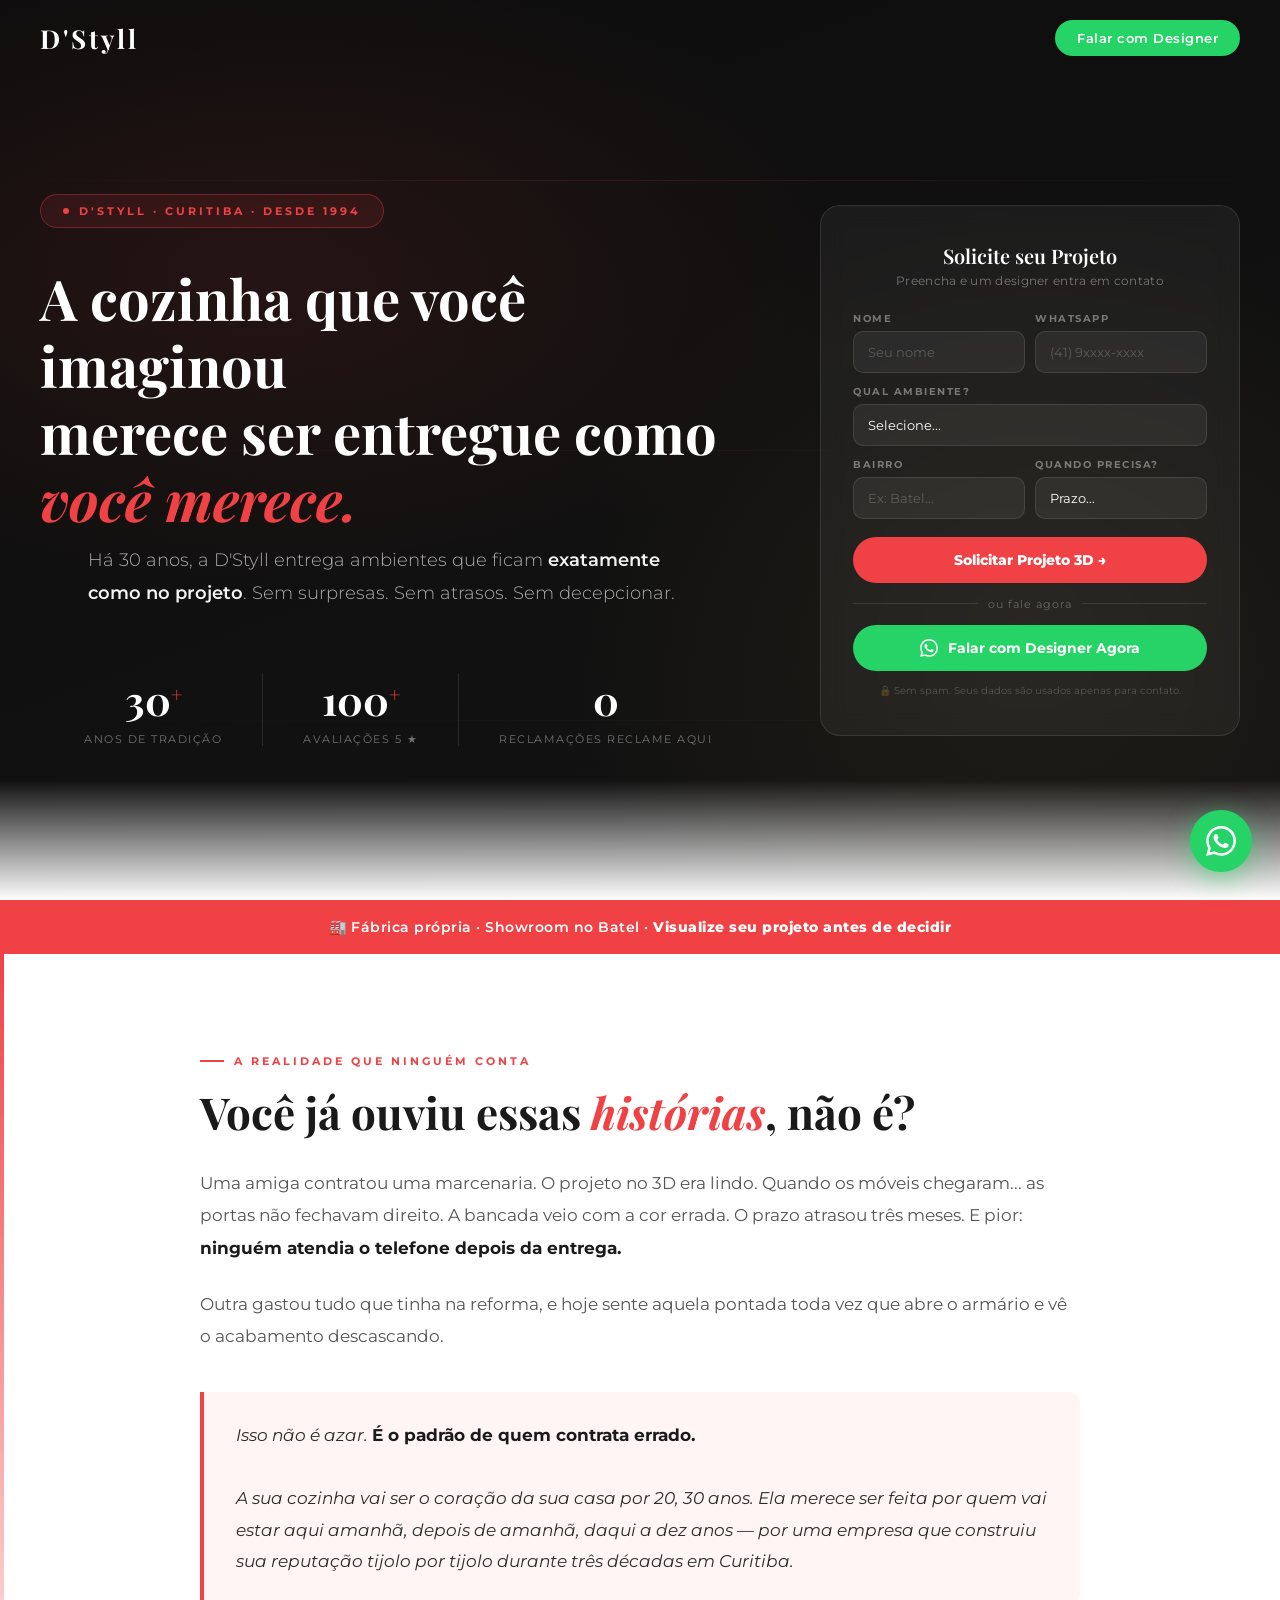
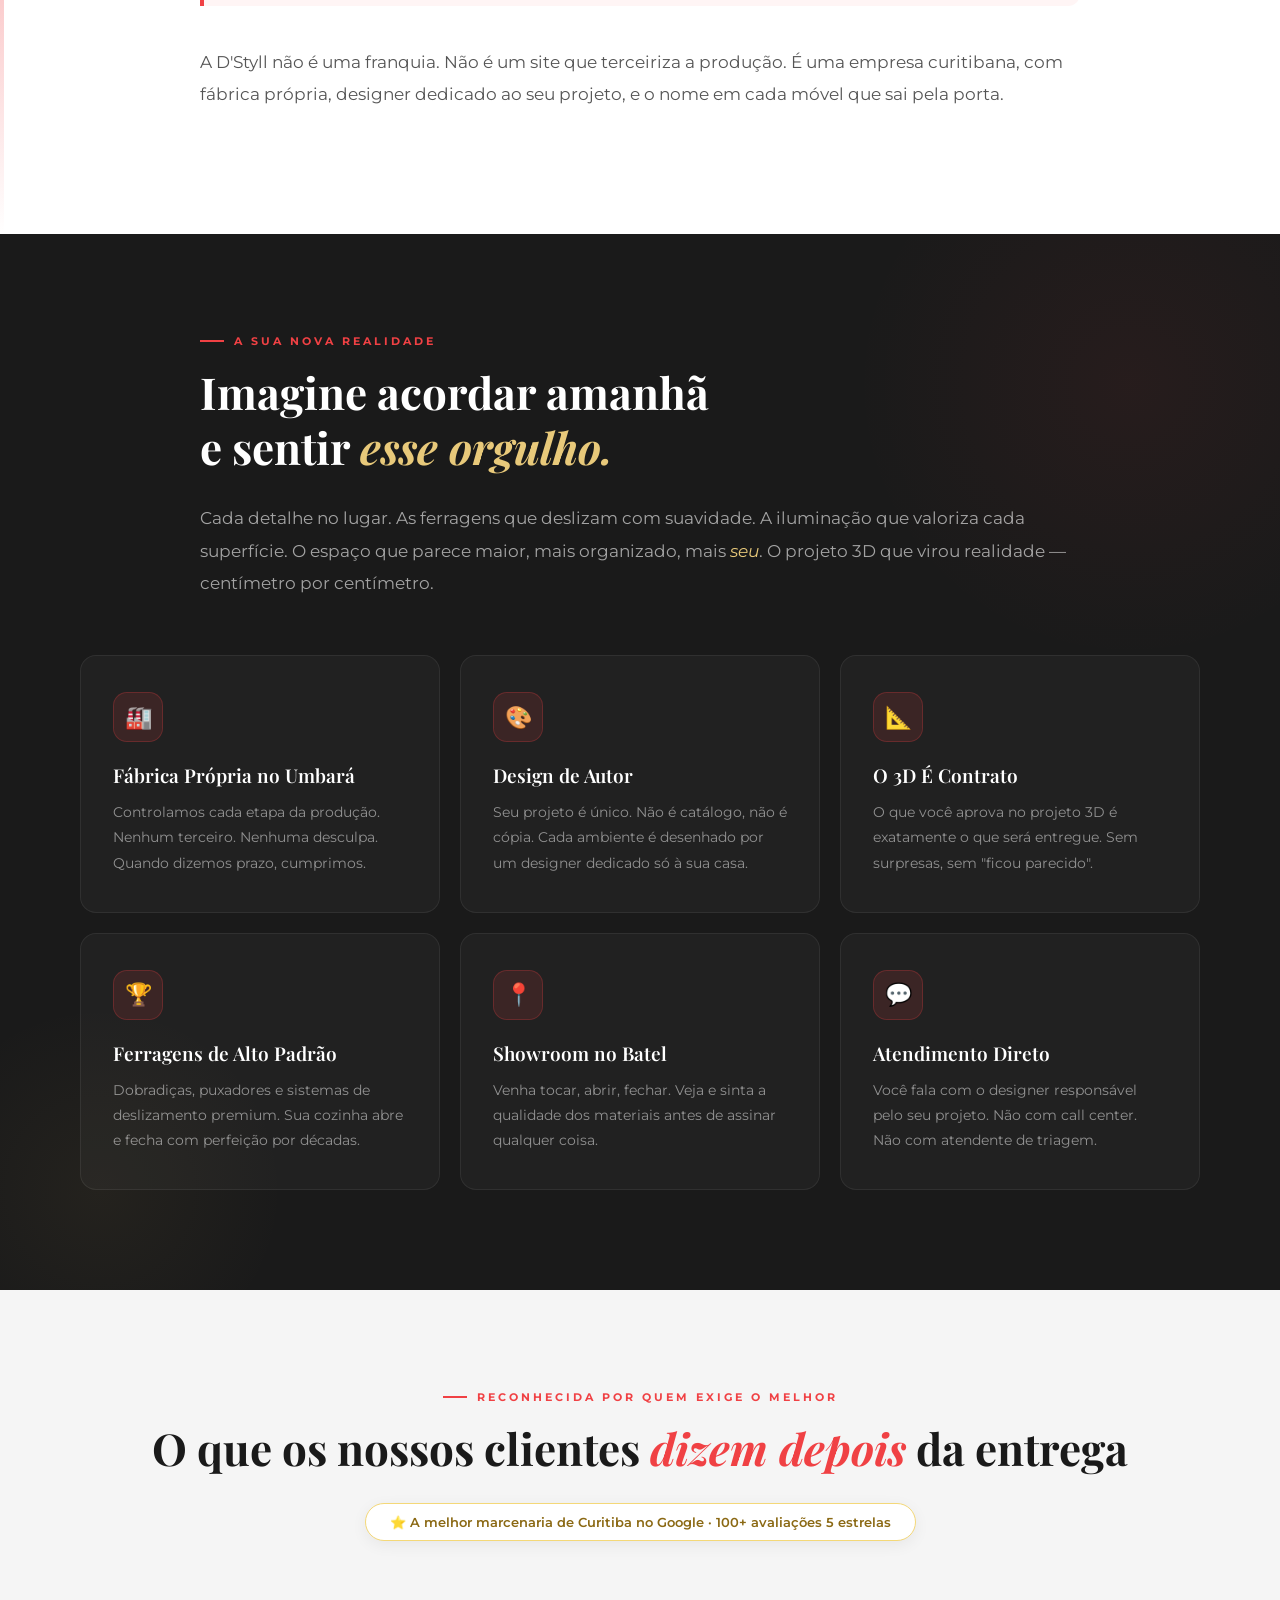
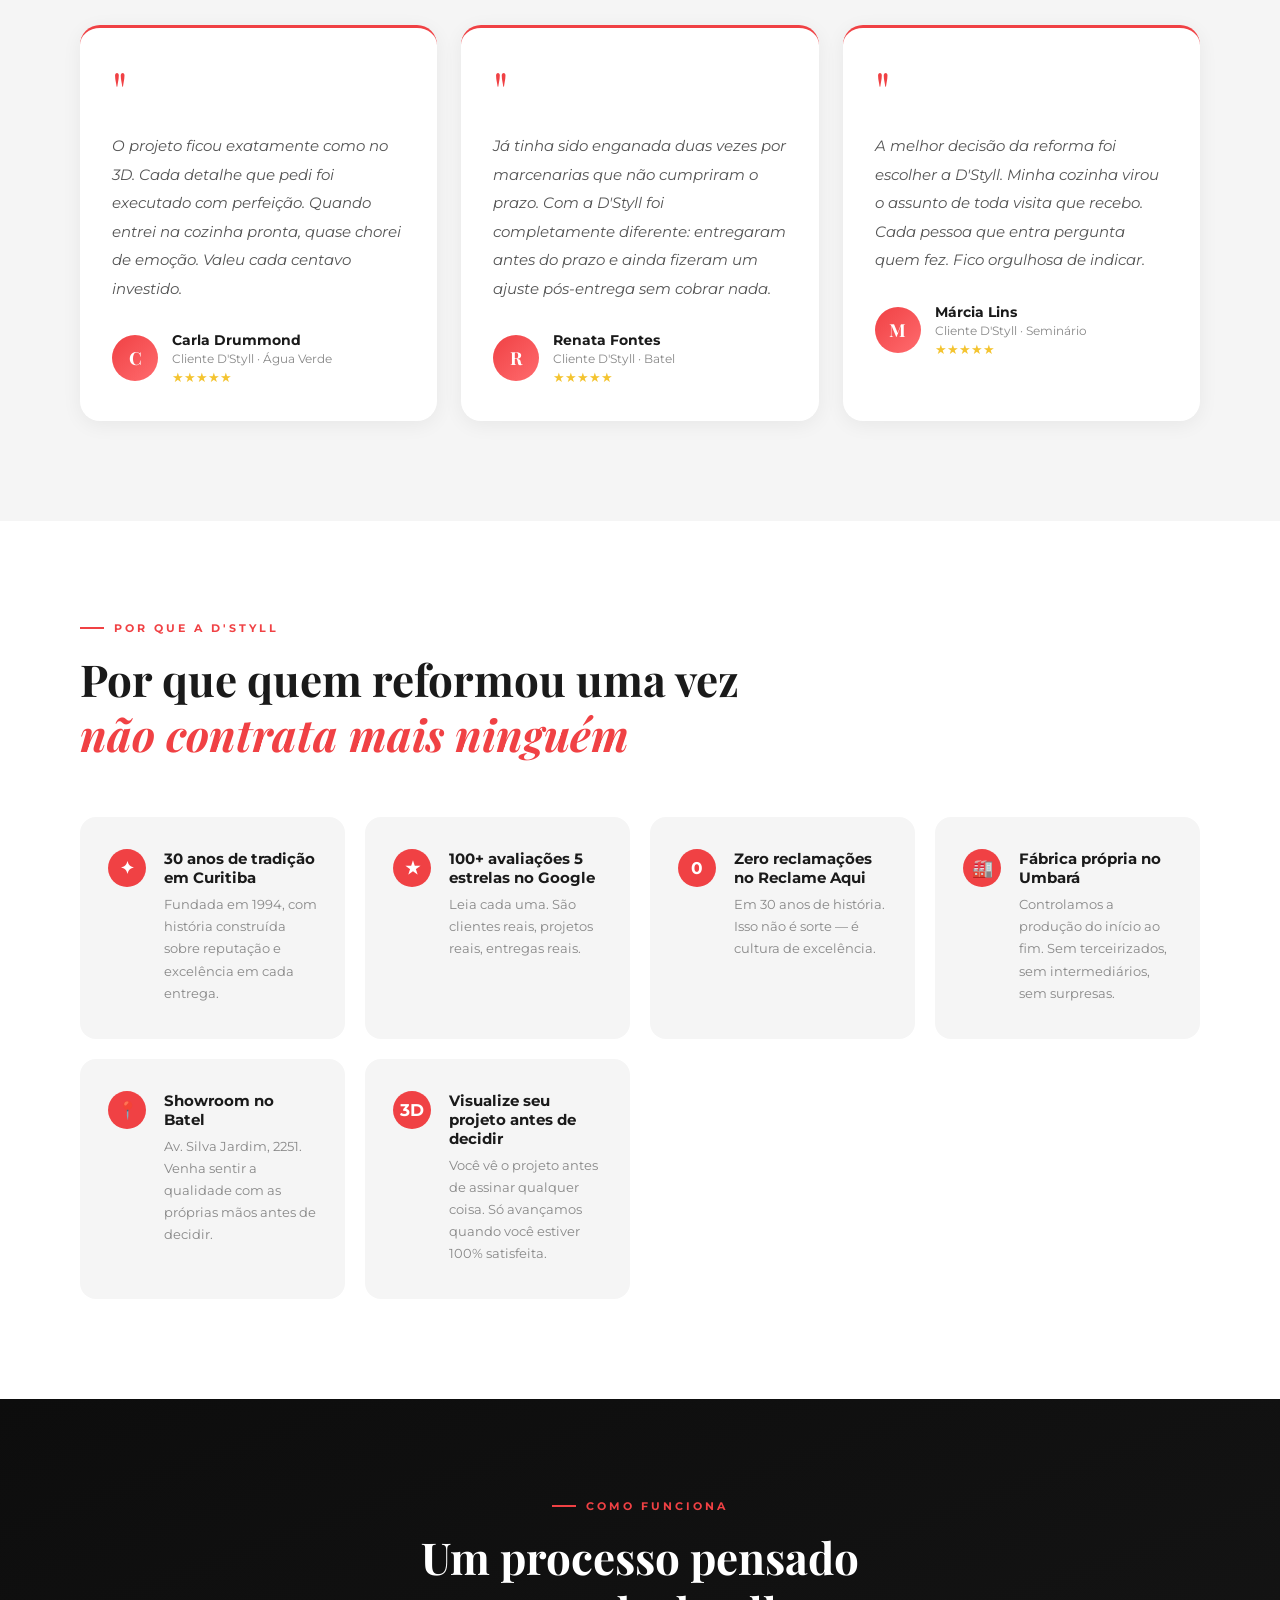
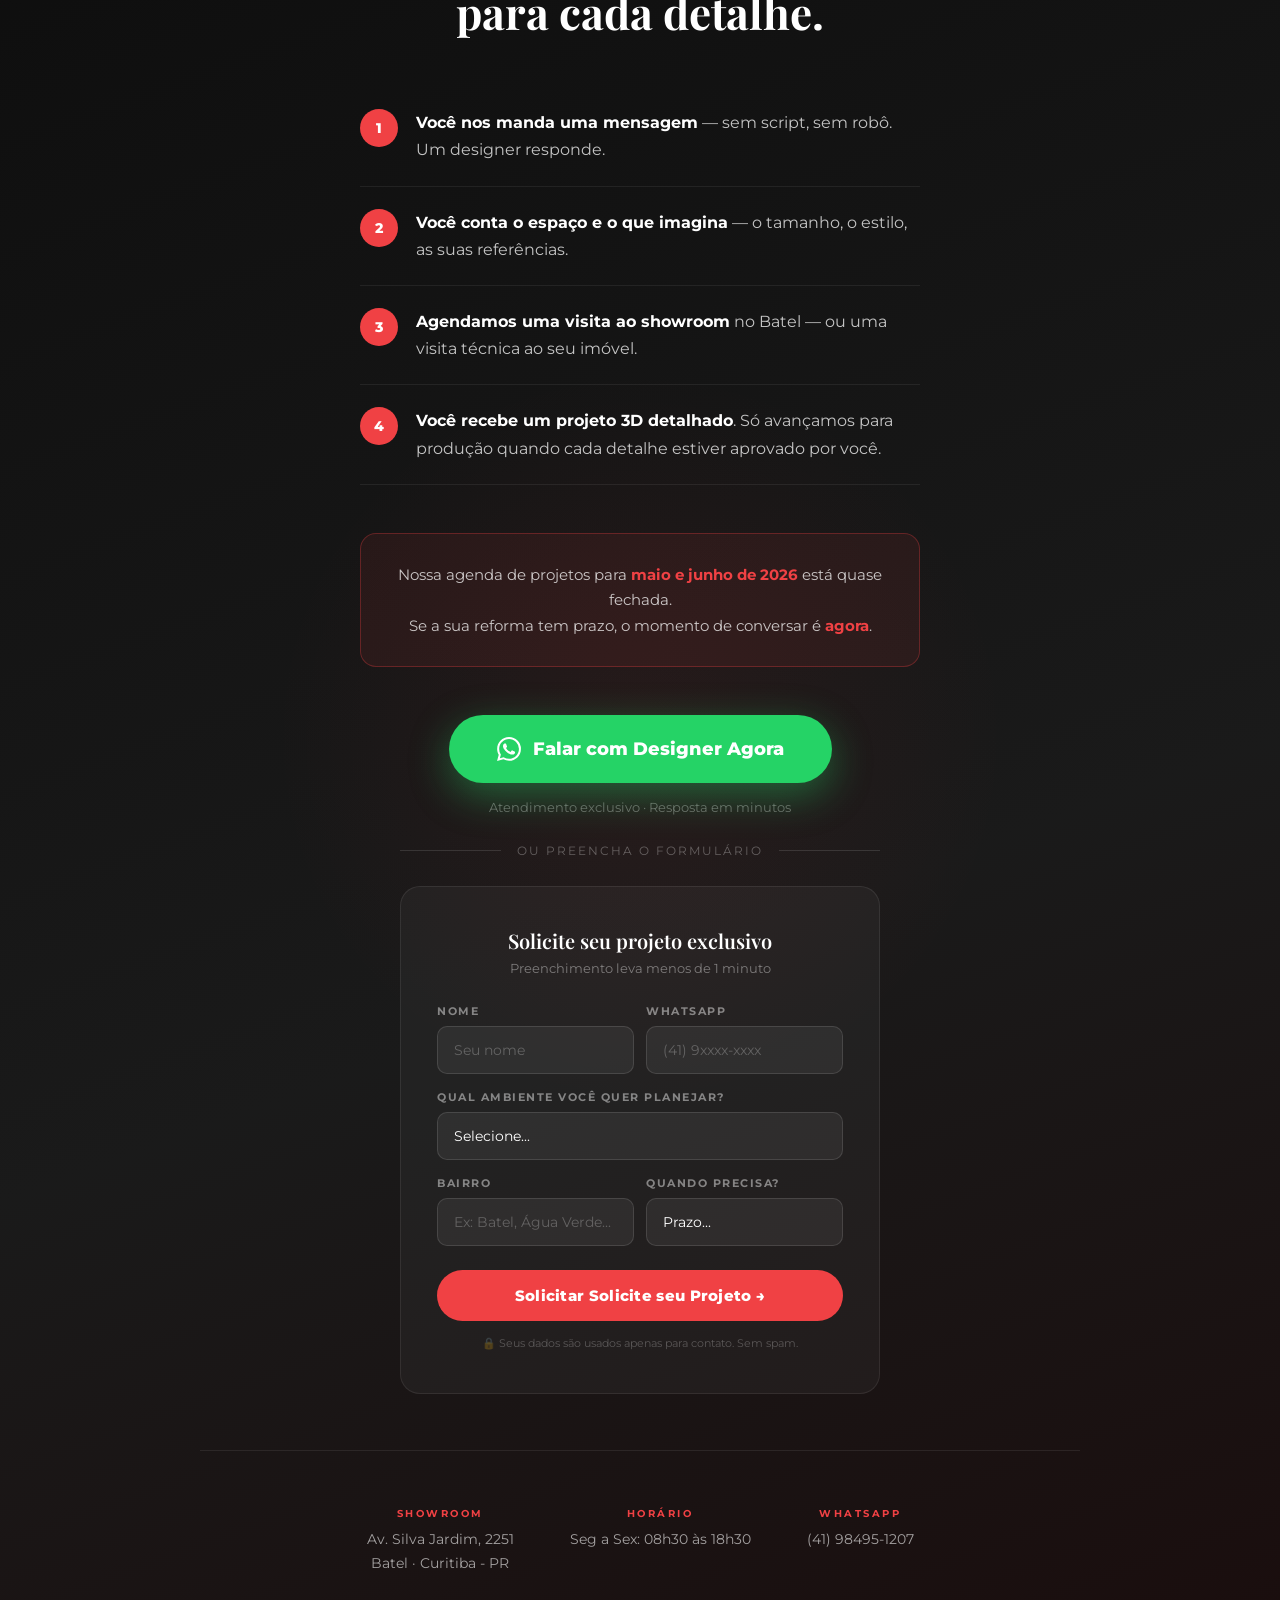
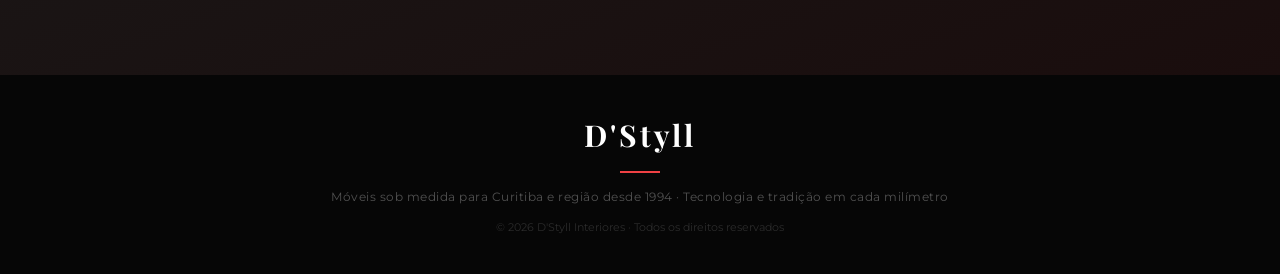
==== commit 5722f690: "fix: remover gratuito e sem compromisso — posicionamento premium" ====
--- a/index.html
+++ b/index.html
@@ -4,7 +4,7 @@
   <meta charset="UTF-8">
   <meta name="viewport" content="width=device-width, initial-scale=1.0">
   <title>D'Styll Interiores — Cozinhas Planejadas de Alto Padrão em Curitiba</title>
-  <meta name="description" content="30 anos transformando cozinhas em Curitiba. Projeto 3D gratuito, fábrica própria, 100+ avaliações 5 estrelas. Fale com um designer agora.">
+  <meta name="description" content="30 anos transformando cozinhas em Curitiba. Fábrica própria, 100+ avaliações 5 estrelas. Fale com um designer agora.">
   <link href="https://fonts.googleapis.com/css2?family=Montserrat:wght@300;400;500;600;700;800;900&family=Playfair+Display:ital,wght@0,400;0,600;0,700;1,400;1,600&display=swap" rel="stylesheet">
   <style>
     *, *::before, *::after { box-sizing: border-box; margin: 0; padding: 0; }
@@ -1082,7 +1082,7 @@
 
       <!-- Coluna direita: formulário -->
       <div class="hero-form-card">
-        <div class="hero-form-title">Projeto 3D Gratuito</div>
+        <div class="hero-form-title">Solicite seu Projeto</div>
         <div class="hero-form-sub">Preencha e um designer entra em contato</div>
         <form id="heroForm">
           <div class="hf-row">
@@ -1141,7 +1141,7 @@
 
   <!-- BARRA VERMELHA -->
   <div class="red-bar">
-    🏭 Fábrica própria · Showroom no Batel · <strong>Projeto 3D gratuito e sem compromisso</strong>
+    🏭 Fábrica própria · Showroom no Batel · <strong>Visualize seu projeto antes de decidir</strong>
   </div>
 
   <!-- DOR -->
@@ -1309,7 +1309,7 @@
         <div class="diff-item">
           <div class="diff-check">3D</div>
           <div>
-            <div class="diff-text-title">Projeto 3D gratuito e sem compromisso</div>
+            <div class="diff-text-title">Visualize seu projeto antes de decidir</div>
             <div class="diff-text-desc">Você vê o projeto antes de assinar qualquer coisa. Só avançamos quando você estiver 100% satisfeita.</div>
           </div>
         </div>
@@ -1321,7 +1321,7 @@
   <section class="section-oferta" id="oferta">
     <div class="container" style="position:relative;z-index:2;">
       <p class="section-eyebrow">Como funciona</p>
-      <h2 class="section-title">Simples, sem pressão,<br>sem compromisso inicial.</h2>
+      <h2 class="section-title">Um processo pensado<br>para cada detalhe.</h2>
       <ul class="steps-list">
         <li>
           <div class="step-num">1</div>
@@ -1337,7 +1337,7 @@
         </li>
         <li>
           <div class="step-num">4</div>
-          <div class="step-text"><strong>Você recebe um projeto 3D detalhado</strong>, sem compromisso. Cobramos só quando você disser: <em style="color:var(--red)">"É exatamente isso."</em></div>
+          <div class="step-text"><strong>Você recebe um projeto 3D detalhado</strong>. Só avançamos para produção quando cada detalhe estiver aprovado por você.</div>
         </li>
       </ul>
       <div class="urgencia-box">
@@ -1348,13 +1348,13 @@
           <svg width="24" height="24" viewBox="0 0 24 24" fill="white"><path d="M17.472 14.382c-.297-.149-1.758-.867-2.03-.967-.273-.099-.471-.148-.67.15-.197.297-.767.966-.94 1.164-.173.199-.347.223-.644.075-.297-.15-1.255-.463-2.39-1.475-.883-.788-1.48-1.761-1.653-2.059-.173-.297-.018-.458.13-.606.134-.133.298-.347.446-.52.149-.174.198-.298.298-.497.099-.198.05-.371-.025-.52-.075-.149-.669-1.612-.916-2.207-.242-.579-.487-.5-.669-.51-.173-.008-.371-.01-.57-.01-.198 0-.52.074-.792.372-.272.297-1.04 1.016-1.04 2.479 0 1.462 1.065 2.875 1.213 3.074.149.198 2.096 3.2 5.077 4.487.709.306 1.262.489 1.694.625.712.227 1.36.195 1.871.118.571-.085 1.758-.719 2.006-1.413.248-.694.248-1.289.173-1.413-.074-.124-.272-.198-.57-.347m-5.421 7.403h-.004a9.87 9.87 0 01-5.031-1.378l-.361-.214-3.741.982.998-3.648-.235-.374a9.86 9.86 0 01-1.51-5.26c.001-5.45 4.436-9.884 9.888-9.884 2.64 0 5.122 1.03 6.988 2.898a9.825 9.825 0 012.893 6.994c-.003 5.45-4.437 9.884-9.885 9.884m8.413-18.297A11.815 11.815 0 0012.05 0C5.495 0 .16 5.335.157 11.892c0 2.096.547 4.142 1.588 5.945L.057 24l6.305-1.654a11.882 11.882 0 005.683 1.448h.005c6.554 0 11.89-5.335 11.893-11.893a11.821 11.821 0 00-3.48-8.413z"/></svg>
           Falar com Designer Agora
         </a>
-        <p class="cta-disclaimer">Sem compromisso · Resposta em minutos</p>
+        <p class="cta-disclaimer">Atendimento exclusivo · Resposta em minutos</p>
       </div>
 
       <div class="form-divider"><span>ou preencha o formulário</span></div>
 
       <div class="lead-form">
-        <div class="form-title">Solicite seu projeto 3D gratuito</div>
+        <div class="form-title">Solicite seu projeto exclusivo</div>
         <div class="form-subtitle">Preenchimento leva menos de 1 minuto</div>
         <form id="leadForm">
           <div class="form-row">
@@ -1394,7 +1394,7 @@
               </select>
             </div>
           </div>
-          <button type="submit" class="btn-form-submit">Solicitar Projeto 3D Gratuito →</button>
+          <button type="submit" class="btn-form-submit">Solicitar Solicite seu Projeto →</button>
           <p class="form-privacy">🔒 Seus dados são usados apenas para contato. Sem spam.</p>
         </form>
       </div>
@@ -1471,7 +1471,7 @@
     document.getElementById('heroForm').addEventListener('submit', function(e) {
       e.preventDefault();
       const d = Object.fromEntries(new FormData(this));
-      const msg = `Olá! Tenho interesse em um projeto D'Styll.\n\n👤 Nome: ${d.nome}\n📱 WhatsApp: ${d.whatsapp}\n🏠 Ambiente: ${d.ambiente}\n📍 Bairro: ${d.bairro}\n📅 Prazo: ${d.prazo}\n\nGostaria de saber mais sobre o projeto 3D gratuito.`;
+      const msg = `Olá! Tenho interesse em um projeto D'Styll.\n\n👤 Nome: ${d.nome}\n📱 WhatsApp: ${d.whatsapp}\n🏠 Ambiente: ${d.ambiente}\n📍 Bairro: ${d.bairro}\n📅 Prazo: ${d.prazo}\n\nGostaria de saber mais sobre o projeto exclusivo.`;
       this.style.display = 'none';
       document.getElementById('hfThanks').style.display = 'block';
       setTimeout(() => window.open('https://wa.me/5541984951207?text=' + encodeURIComponent(msg), '_blank'), 1500);
@@ -1481,7 +1481,7 @@
     document.getElementById('leadForm').addEventListener('submit', function(e) {
       e.preventDefault();
       const d = Object.fromEntries(new FormData(this));
-      const msg = `Olá! Tenho interesse em um projeto D'Styll.\n\n👤 Nome: ${d.nome}\n📱 WhatsApp: ${d.whatsapp}\n🏠 Ambiente: ${d.ambiente}\n📍 Bairro: ${d.bairro}\n📅 Prazo: ${d.prazo}\n\nGostaria de saber mais sobre o projeto 3D gratuito.`;
+      const msg = `Olá! Tenho interesse em um projeto D'Styll.\n\n👤 Nome: ${d.nome}\n📱 WhatsApp: ${d.whatsapp}\n🏠 Ambiente: ${d.ambiente}\n📍 Bairro: ${d.bairro}\n📅 Prazo: ${d.prazo}\n\nGostaria de saber mais sobre o projeto exclusivo.`;
       window.open('https://wa.me/5541984951207?text=' + encodeURIComponent(msg), '_blank');
     });
   </script>
